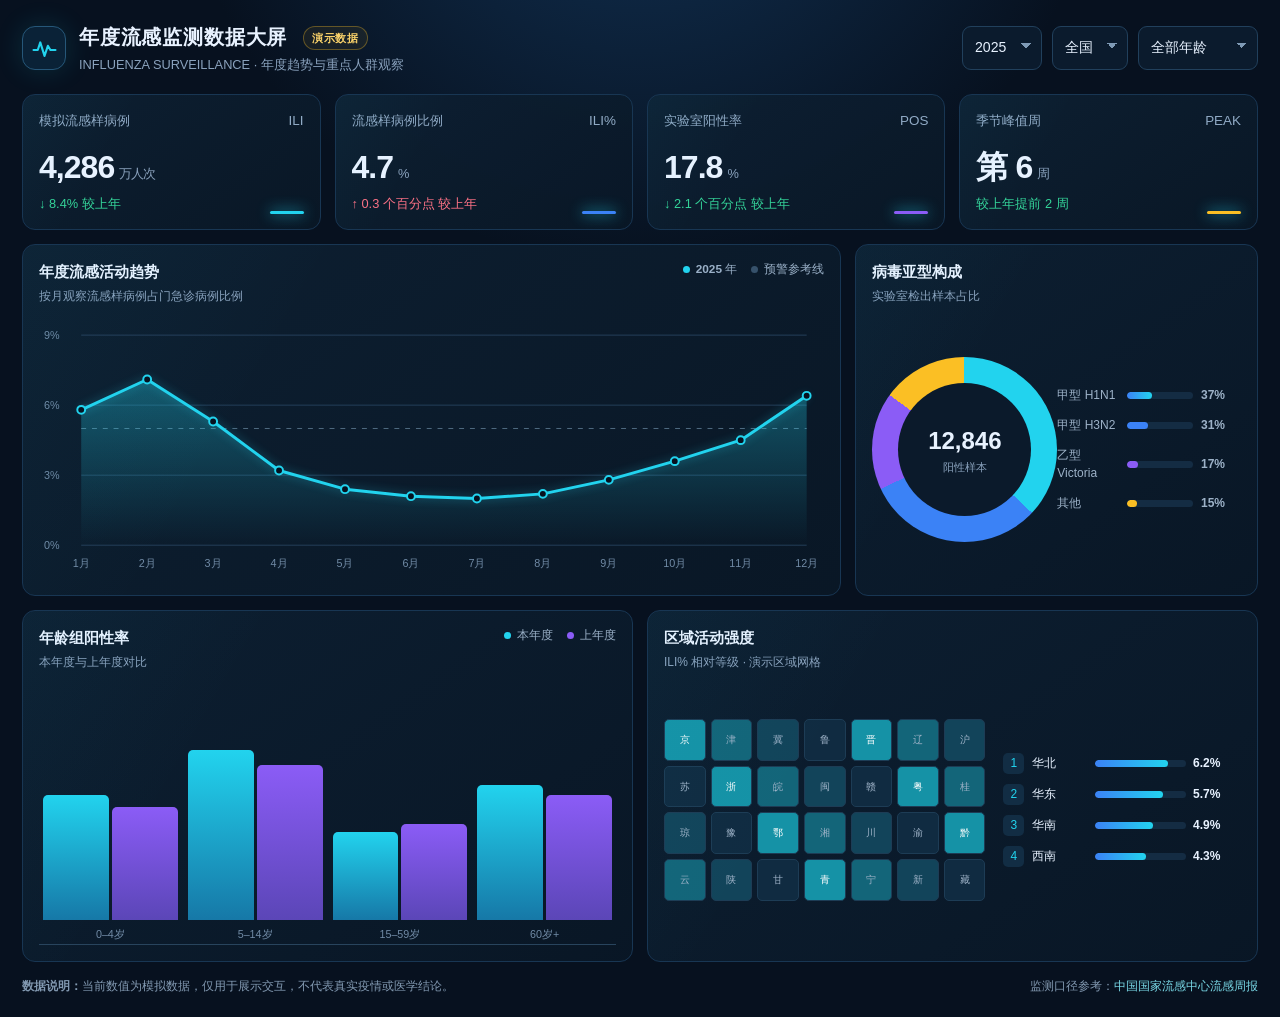
==== index.html @ 42f197d6 "Add annual influenza dashboard" ====
<!doctype html>
<html lang="zh-CN">
<head>
  <meta charset="utf-8">
  <meta name="viewport" content="width=device-width,initial-scale=1">
  <meta name="theme-color" content="#07111f">
  <title>年度流感监测数据大屏</title>
  <meta name="description" content="按年度、地区和人群查看流感趋势、季节峰值与年龄分布。">
  <link rel="icon" type="image/svg+xml" href="data:image/svg+xml,%3Csvg xmlns='http://www.w3.org/2000/svg' viewBox='0 0 64 64'%3E%3Crect width='64' height='64' rx='14' fill='%2307111f'/%3E%3Cpath d='M13 39h9l5-15 8 25 6-18 4 8h7' fill='none' stroke='%2322d3ee' stroke-width='5' stroke-linecap='round' stroke-linejoin='round'/%3E%3C/svg%3E">
  <style>
    :root{--bg:#07111f;--panel:#0b192b;--panel2:#0e2237;--line:#183653;--cyan:#22d3ee;--blue:#3b82f6;--violet:#8b5cf6;--amber:#fbbf24;--text:#e8f2ff;--muted:#8aa2bd;--good:#34d399;--danger:#fb7185}
    *{box-sizing:border-box}body{margin:0;background:radial-gradient(circle at 50% -20%,#123458 0,transparent 34%),var(--bg);color:var(--text);font:16px/1.5 Inter,"PingFang SC","Microsoft YaHei",sans-serif;min-height:100vh}.app{max-width:1600px;margin:auto;padding:22px}.top{display:flex;gap:20px;align-items:center;justify-content:space-between;margin-bottom:20px}.brand{display:flex;gap:13px;align-items:center}.logo{width:44px;height:44px;border:1px solid #265779;border-radius:13px;display:grid;place-items:center;background:#0a2237;box-shadow:0 0 28px #22d3ee24}.brand h1{font-size:1.28rem;margin:0;letter-spacing:.04em}.brand p,.source{margin:2px 0 0;color:var(--muted);font-size:.8rem}.live{display:flex;align-items:center;gap:8px;color:#b9cce1;font-size:.82rem}.pulse{width:8px;height:8px;border-radius:50%;background:var(--cyan);box-shadow:0 0 12px var(--cyan)}.filters{display:flex;gap:10px;flex-wrap:wrap}.select{appearance:none;background:#0b1b2d;color:var(--text);border:1px solid #21405c;border-radius:9px;padding:10px 34px 10px 12px;font:inherit;font-size:.88rem;background-image:linear-gradient(45deg,transparent 50%,#7f9ab5 50%),linear-gradient(135deg,#7f9ab5 50%,transparent 50%);background-position:calc(100% - 15px) 16px,calc(100% - 10px) 16px;background-size:5px 5px;background-repeat:no-repeat}.grid{display:grid;grid-template-columns:repeat(12,1fr);gap:14px}.card{background:linear-gradient(145deg,#0d2033e8,#091726e8);border:1px solid var(--line);border-radius:13px;padding:16px;min-width:0;position:relative;overflow:hidden}.card:before{content:"";position:absolute;inset:0;border-radius:inherit;pointer-events:none;background:linear-gradient(120deg,#22d3ee08,transparent 32%)}.metric{grid-column:span 3;min-height:124px}.metric .label{color:#91abc6;font-size:.84rem;display:flex;justify-content:space-between}.metric .num{font-size:2rem;font-weight:700;letter-spacing:-.03em;margin-top:12px}.unit{font-size:.8rem;color:var(--muted);font-weight:400;margin-left:5px}.change{font-size:.8rem;margin-top:3px;color:var(--good)}.change.up{color:var(--danger)}.accent{height:3px;width:34px;background:var(--cyan);position:absolute;right:16px;bottom:15px;border-radius:3px;box-shadow:0 0 14px var(--cyan)}.wide{grid-column:span 8}.side{grid-column:span 4}.half{grid-column:span 6}.title{font-size:.95rem;font-weight:650;margin:0}.sub{font-size:.75rem;color:var(--muted);margin-top:3px}.head{display:flex;justify-content:space-between;align-items:flex-start;margin-bottom:14px}.legend{display:flex;gap:14px;color:#9ab0c7;font-size:.74rem}.dot{display:inline-block;width:7px;height:7px;border-radius:50%;margin-right:6px}.chart{width:100%;height:260px;display:block}.axis{stroke:#24405a;stroke-width:1}.axistext{fill:#718ba6;font-size:11px}.area{fill:url(#area)}.line{fill:none;stroke:var(--cyan);stroke-width:3;stroke-linejoin:round;stroke-linecap:round;filter:drop-shadow(0 0 5px #22d3ee66)}.point{fill:#07111f;stroke:var(--cyan);stroke-width:2}.tooltip{position:absolute;background:#06101d;border:1px solid #2a5977;border-radius:8px;padding:7px 9px;font-size:.75rem;pointer-events:none;opacity:0;transform:translate(-50%,-110%);white-space:nowrap}.bars{height:260px;display:flex;align-items:flex-end;gap:10px;padding:12px 4px 24px;border-bottom:1px solid #28445d;position:relative}.barwrap{height:100%;flex:1;display:flex;align-items:flex-end;gap:3px;position:relative}.bar{width:50%;min-width:5px;border-radius:5px 5px 0 0;background:linear-gradient(#22d3ee,#1678a7);transition:.35s}.bar.b{background:linear-gradient(#8b5cf6,#5b46b7)}.barlabel{position:absolute;top:calc(100% + 6px);width:100%;text-align:center;color:#718ba6;font-size:.67rem}.donutWrap{height:260px;display:grid;grid-template-columns:1fr 1fr;align-items:center}.donut{width:185px;height:185px;border-radius:50%;margin:auto;position:relative;background:conic-gradient(var(--cyan) 0 37%,var(--blue) 37% 68%,var(--violet) 68% 85%,var(--amber) 85% 100%)}.donut:after{content:"";position:absolute;inset:26px;border-radius:50%;background:#0b1a2b}.donutCenter{position:absolute;inset:0;z-index:1;display:grid;place-content:center;text-align:center;font-size:1.5rem;font-weight:700}.donutCenter small{font-size:.7rem;color:var(--muted);font-weight:400}.list{display:grid;gap:12px}.row{display:grid;grid-template-columns:62px 1fr 40px;gap:8px;align-items:center;font-size:.75rem;color:#9db2c8}.track{height:7px;background:#142c43;border-radius:8px;overflow:hidden}.fill{height:100%;border-radius:8px;background:linear-gradient(90deg,var(--blue),var(--cyan))}.map{display:grid;grid-template-columns:1.15fr .85fr;gap:18px;min-height:250px}.heat{display:grid;grid-template-columns:repeat(7,1fr);gap:5px;align-content:center}.cell{aspect-ratio:1;border:1px solid #1d3c55;border-radius:5px;background:#102b41;display:grid;place-items:center;color:#9fb3c8;font-size:.65rem;transition:.2s}.cell:hover{transform:scale(1.08);border-color:var(--cyan)}.cell[data-v="2"]{background:#12445a}.cell[data-v="3"]{background:#136579}.cell[data-v="4"]{background:#1592a6;color:white}.rank{display:grid;gap:10px;align-content:center}.rankline{display:grid;grid-template-columns:22px 56px 1fr 48px;gap:7px;align-items:center;font-size:.75rem}.badge{height:21px;width:21px;border-radius:5px;display:grid;place-items:center;background:#122d44;color:var(--cyan)}.foot{display:flex;justify-content:space-between;gap:20px;margin-top:15px;color:#6f879f;font-size:.72rem}.empty{display:none;place-items:center;height:260px;color:var(--muted)}
    @media(max-width:1000px){.metric{grid-column:span 6}.wide,.side,.half{grid-column:span 12}.top{align-items:flex-start;flex-direction:column}.filters{width:100%}.select{flex:1}.donutWrap{grid-template-columns:1fr 1fr}}
    @media(max-width:600px){.app{padding:14px}.metric{grid-column:span 12}.brand h1{font-size:1.08rem}.live{display:none}.chart,.bars{height:225px}.map{grid-template-columns:1fr}.donutWrap{grid-template-columns:1fr}.donut{width:160px;height:160px}.foot{flex-direction:column}.source{max-width:280px}}
    .dataBadge{display:inline-flex;align-items:center;margin-left:9px;padding:3px 8px;border:1px solid #fbbf2455;border-radius:999px;color:#fbd36a;background:#fbbf2410;font-size:.68rem;vertical-align:2px}.foot{color:#8299b1;font-size:.75rem}.foot a{color:#79d8e6;text-decoration:none}.foot a:hover{text-decoration:underline}
  </style>
</head>
<body>
<main class="app">
  <header class="top">
    <div class="brand"><div class="logo" aria-hidden="true"><svg width="27" height="27" viewBox="0 0 32 32"><path d="M3 19h5l3-9 5 16 4-12 3 5h6" fill="none" stroke="#22d3ee" stroke-width="2.5" stroke-linecap="round" stroke-linejoin="round"/></svg></div><div><h1>年度流感监测数据大屏 <span class="dataBadge">演示数据</span></h1><p>INFLUENZA SURVEILLANCE · 年度趋势与重点人群观察</p></div></div>
    <div class="filters"><select class="select" id="year" aria-label="选择年度"><option>2025</option><option>2024</option><option>2023</option><option>2022</option><option>2021</option></select><select class="select" id="region" aria-label="选择地区"><option>全国</option><option>华东</option><option>华南</option><option>华北</option><option>西南</option></select><select class="select" id="group" aria-label="选择年龄组"><option>全部年龄</option><option>0–4岁</option><option>5–14岁</option><option>15–59岁</option><option>60岁及以上</option></select></div>
  </header>
  <section class="grid">
    <article class="card metric"><div class="label">模拟流感样病例 <span>ILI</span></div><div class="num" id="cases">4,286<span class="unit">万人次</span></div><div class="change" id="caseChange">↓ 8.4% 较上年</div><i class="accent"></i></article>
    <article class="card metric"><div class="label">流感样病例比例 <span>ILI%</span></div><div class="num" id="rate">4.7<span class="unit">%</span></div><div class="change up" id="rateChange">↑ 0.3 个百分点</div><i class="accent" style="background:var(--blue)"></i></article>
    <article class="card metric"><div class="label">实验室阳性率 <span>POS</span></div><div class="num" id="positive">17.8<span class="unit">%</span></div><div class="change" id="posChange">↓ 2.1 个百分点</div><i class="accent" style="background:var(--violet)"></i></article>
    <article class="card metric"><div class="label">季节峰值周 <span>PEAK</span></div><div class="num" id="peak">第 6<span class="unit">周</span></div><div class="change" id="peakChange">较上年提前 2 周</div><i class="accent" style="background:var(--amber)"></i></article>
    <article class="card wide"><div class="head"><div><h2 class="title">年度流感活动趋势</h2><div class="sub">按月观察流感样病例占门急诊病例比例</div></div><div class="legend"><span><i class="dot" style="background:var(--cyan)"></i><b id="legendYear">2025</b> 年</span><span><i class="dot" style="background:#36516b"></i>预警参考线</span></div></div><svg id="lineChart" class="chart" viewBox="0 0 800 260" role="img" aria-label="年度流感活动趋势折线图"></svg><div class="tooltip" id="tip"></div></article>
    <article class="card side"><div class="head"><div><h2 class="title">病毒亚型构成</h2><div class="sub">实验室检出样本占比</div></div></div><div class="donutWrap"><div class="donut"><div class="donutCenter"><span id="sample">12,846</span><small>阳性样本</small></div></div><div class="list"><div class="row"><span>甲型 H1N1</span><div class="track"><div class="fill" style="width:37%"></div></div><b>37%</b></div><div class="row"><span>甲型 H3N2</span><div class="track"><div class="fill" style="width:31%;background:var(--blue)"></div></div><b>31%</b></div><div class="row"><span>乙型 Victoria</span><div class="track"><div class="fill" style="width:17%;background:var(--violet)"></div></div><b>17%</b></div><div class="row"><span>其他</span><div class="track"><div class="fill" style="width:15%;background:var(--amber)"></div></div><b>15%</b></div></div></div></article>
    <article class="card half"><div class="head"><div><h2 class="title">年龄组阳性率</h2><div class="sub">本年度与上年度对比</div></div><div class="legend"><span><i class="dot" style="background:var(--cyan)"></i>本年度</span><span><i class="dot" style="background:var(--violet)"></i>上年度</span></div></div><div class="bars" id="bars"></div></article>
    <article class="card half"><div class="head"><div><h2 class="title">区域活动强度</h2><div class="sub">ILI% 相对等级 · 演示区域网格</div></div></div><div class="map"><div class="heat" id="heat"></div><div class="rank" id="rank"></div></div></article>
  </section>
  <footer class="foot"><span><strong>数据说明：</strong>当前数值为模拟数据，仅用于展示交互，不代表真实疫情或医学结论。</span><span>监测口径参考：<a href="https://ivdc.chinacdc.cn/cnic/zyzx/lgzb/" target="_blank" rel="noopener">中国国家流感中心流感周报</a></span></footer>
</main>
<script>
const yearly={2025:{cases:4286,rate:4.7,pos:17.8,peak:6,sample:12846,trend:[5.8,7.1,5.3,3.2,2.4,2.1,2,2.2,2.8,3.6,4.5,6.4]},2024:{cases:4678,rate:4.4,pos:19.9,peak:8,sample:14120,trend:[5.1,6.4,5.8,3.8,2.7,2.2,2.1,2.4,3.1,4.3,5.7,7.2]},2023:{cases:5130,rate:5.2,pos:22.6,peak:11,sample:15944,trend:[4.4,5.1,6.8,7.4,4.8,3.1,2.7,3.2,4.9,6.2,8.1,7]},2022:{cases:2814,rate:3.1,pos:10.8,peak:52,sample:7620,trend:[2.2,2.1,1.9,1.7,1.8,2.3,2.8,3,2.6,2.9,3.8,5.9]},2021:{cases:2430,rate:2.8,pos:8.9,peak:50,sample:6188,trend:[1.8,1.7,1.6,1.5,1.7,2,2.4,2.6,2.8,3.1,4.2,5.2]}};
const regions={全国:1,华东:1.08,华南:.9,华北:1.12,西南:.84};const groups={'全部年龄':1,'0–4岁':1.34,'5–14岁':1.48,'15–59岁':.82,'60岁及以上':1.13};
const el=id=>document.getElementById(id);const fmt=n=>Math.round(n).toLocaleString('zh-CN');
function drawLine(vals){const svg=el('lineChart'),w=800,h=260,p={l:43,r:18,t:14,b:32},max=9;let out='<defs><linearGradient id="area" x1="0" y1="0" x2="0" y2="1"><stop offset="0" stop-color="#22d3ee" stop-opacity=".34"/><stop offset="1" stop-color="#22d3ee" stop-opacity="0"/></linearGradient></defs>';for(let i=0;i<=3;i++){const y=p.t+i*(h-p.t-p.b)/3;out+=`<line class="axis" x1="${p.l}" y1="${y}" x2="${w-p.r}" y2="${y}"/><text class="axistext" x="5" y="${y+4}">${(max-i*max/3).toFixed(0)}%</text>`}const pts=vals.map((v,i)=>[p.l+i*(w-p.l-p.r)/11,p.t+(max-v)/max*(h-p.t-p.b)]);const d=pts.map((q,i)=>(i?'L':'M')+q.join(' ')).join(' ');out+=`<line x1="${p.l}" y1="${p.t+(max-5)/max*(h-p.t-p.b)}" x2="${w-p.r}" y2="${p.t+(max-5)/max*(h-p.t-p.b)}" stroke="#506c82" stroke-dasharray="5 6"/><path class="area" d="${d} L${pts[11][0]} ${h-p.b} L${pts[0][0]} ${h-p.b}Z"/><path class="line" d="${d}"/>`;pts.forEach((q,i)=>out+=`<circle class="point" data-i="${i}" cx="${q[0]}" cy="${q[1]}" r="4"/>`);['1月','2月','3月','4月','5月','6月','7月','8月','9月','10月','11月','12月'].forEach((m,i)=>out+=`<text class="axistext" text-anchor="middle" x="${pts[i][0]}" y="250">${m}</text>`);svg.innerHTML=out;svg.querySelectorAll('.point').forEach(c=>{c.onmouseenter=e=>{const i=+e.target.dataset.i,tip=el('tip');tip.textContent=`${i+1}月 · ${vals[i].toFixed(1)}%`;tip.style.left=(e.target.cx.baseVal.value/svg.viewBox.baseVal.width*svg.clientWidth)+'px';tip.style.top=(e.target.cy.baseVal.value/svg.viewBox.baseVal.height*svg.clientHeight+55)+'px';tip.style.opacity=1};c.onmouseleave=()=>el('tip').style.opacity=0})}
function drawBars(mult){const a=[18.6,25.4,13.2,20.1].map(v=>v*mult),b=[16.9,23.1,14.4,18.7],names=['0–4岁','5–14岁','15–59岁','60岁+'];el('bars').innerHTML=names.map((n,i)=>`<div class="barwrap"><div class="bar" title="${a[i].toFixed(1)}%" style="height:${a[i]*3}%"></div><div class="bar b" title="${b[i]}%" style="height:${b[i]*3}%"></div><span class="barlabel">${n}</span></div>`).join('')}
function drawRegions(mult){const names=['京','津','冀','鲁','晋','辽','沪','苏','浙','皖','闽','赣','粤','桂','琼','豫','鄂','湘','川','渝','黔','云','陕','甘','青','宁','新','藏'];el('heat').innerHTML=names.map((n,i)=>`<div class="cell" data-v="${1+(i*7+Math.round(mult*3))%4}" title="${n} · 活动等级 ${1+(i*7)%4}">${n}</div>`).join('');const rs=[['华北',6.2],['华东',5.7],['华南',4.9],['西南',4.3]];el('rank').innerHTML=rs.map((r,i)=>`<div class="rankline"><span class="badge">${i+1}</span><span>${r[0]}</span><div class="track"><div class="fill" style="width:${r[1]*13*mult}%"></div></div><b>${(r[1]*mult).toFixed(1)}%</b></div>`).join('')}
function setDelta(id,current,previous,unit='%'){const node=el(id);if(previous==null){node.textContent='无上年可比数据';node.className='change';return}const diff=current-previous,abs=Math.abs(diff),up=diff>0;node.textContent=`${up?'↑':'↓'} ${abs.toFixed(1)}${unit} 较上年`;node.className='change '+(up?'up':'')}
function update(){const y=+el('year').value,r=regions[el('region').value],g=groups[el('group').value],d=yearly[y],prev=yearly[y-1],m=r*g;el('cases').innerHTML=`${fmt(d.cases*m)}<span class="unit">万人次</span>`;el('rate').innerHTML=`${(d.rate*m).toFixed(1)}<span class="unit">%</span>`;el('positive').innerHTML=`${(d.pos*m).toFixed(1)}<span class="unit">%</span>`;el('peak').innerHTML=`第 ${d.peak}<span class="unit">周</span>`;if(prev){setDelta('caseChange',(d.cases-prev.cases)/prev.cases*100,0,'%');setDelta('rateChange',d.rate*m,prev.rate*m,' 个百分点');setDelta('posChange',d.pos*m,prev.pos*m,' 个百分点');const weeks=prev.peak-d.peak,pk=el('peakChange');pk.textContent=weeks===0?'与上年峰值周相同':`较上年${weeks>0?'提前':'推迟'} ${Math.abs(weeks)} 周`;pk.className='change '+(weeks<0?'up':'')}else{['caseChange','rateChange','posChange','peakChange'].forEach(id=>{el(id).textContent='无上年可比数据';el(id).className='change'})}el('sample').textContent=fmt(d.sample*m);el('legendYear').textContent=y;drawLine(d.trend.map(v=>v*m));drawBars(m);drawRegions(r)}
['year','region','group'].forEach(id=>el(id).addEventListener('change',update));update();
</script>
</body></html>
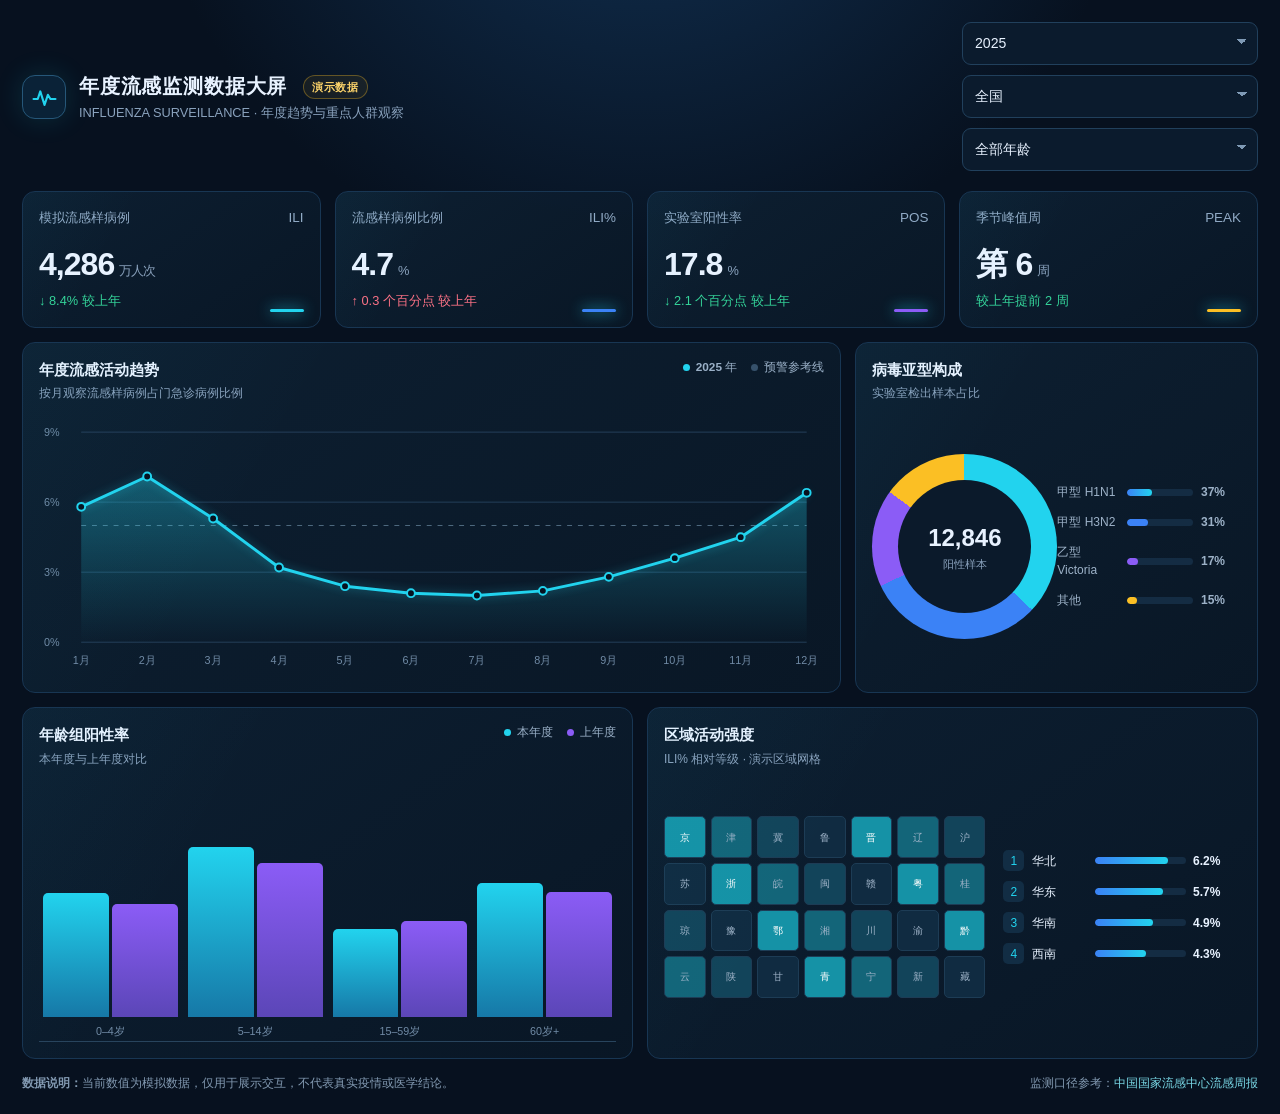
==== commit 2b04b47e: "Fix regional comparisons and responsive layout" ====
--- a/index.html
+++ b/index.html
@@ -12,7 +12,7 @@
     *{box-sizing:border-box}body{margin:0;background:radial-gradient(circle at 50% -20%,#123458 0,transparent 34%),var(--bg);color:var(--text);font:16px/1.5 Inter,"PingFang SC","Microsoft YaHei",sans-serif;min-height:100vh}.app{max-width:1600px;margin:auto;padding:22px}.top{display:flex;gap:20px;align-items:center;justify-content:space-between;margin-bottom:20px}.brand{display:flex;gap:13px;align-items:center}.logo{width:44px;height:44px;border:1px solid #265779;border-radius:13px;display:grid;place-items:center;background:#0a2237;box-shadow:0 0 28px #22d3ee24}.brand h1{font-size:1.28rem;margin:0;letter-spacing:.04em}.brand p,.source{margin:2px 0 0;color:var(--muted);font-size:.8rem}.live{display:flex;align-items:center;gap:8px;color:#b9cce1;font-size:.82rem}.pulse{width:8px;height:8px;border-radius:50%;background:var(--cyan);box-shadow:0 0 12px var(--cyan)}.filters{display:flex;gap:10px;flex-wrap:wrap}.select{appearance:none;background:#0b1b2d;color:var(--text);border:1px solid #21405c;border-radius:9px;padding:10px 34px 10px 12px;font:inherit;font-size:.88rem;background-image:linear-gradient(45deg,transparent 50%,#7f9ab5 50%),linear-gradient(135deg,#7f9ab5 50%,transparent 50%);background-position:calc(100% - 15px) 16px,calc(100% - 10px) 16px;background-size:5px 5px;background-repeat:no-repeat}.grid{display:grid;grid-template-columns:repeat(12,1fr);gap:14px}.card{background:linear-gradient(145deg,#0d2033e8,#091726e8);border:1px solid var(--line);border-radius:13px;padding:16px;min-width:0;position:relative;overflow:hidden}.card:before{content:"";position:absolute;inset:0;border-radius:inherit;pointer-events:none;background:linear-gradient(120deg,#22d3ee08,transparent 32%)}.metric{grid-column:span 3;min-height:124px}.metric .label{color:#91abc6;font-size:.84rem;display:flex;justify-content:space-between}.metric .num{font-size:2rem;font-weight:700;letter-spacing:-.03em;margin-top:12px}.unit{font-size:.8rem;color:var(--muted);font-weight:400;margin-left:5px}.change{font-size:.8rem;margin-top:3px;color:var(--good)}.change.up{color:var(--danger)}.accent{height:3px;width:34px;background:var(--cyan);position:absolute;right:16px;bottom:15px;border-radius:3px;box-shadow:0 0 14px var(--cyan)}.wide{grid-column:span 8}.side{grid-column:span 4}.half{grid-column:span 6}.title{font-size:.95rem;font-weight:650;margin:0}.sub{font-size:.75rem;color:var(--muted);margin-top:3px}.head{display:flex;justify-content:space-between;align-items:flex-start;margin-bottom:14px}.legend{display:flex;gap:14px;color:#9ab0c7;font-size:.74rem}.dot{display:inline-block;width:7px;height:7px;border-radius:50%;margin-right:6px}.chart{width:100%;height:260px;display:block}.axis{stroke:#24405a;stroke-width:1}.axistext{fill:#718ba6;font-size:11px}.area{fill:url(#area)}.line{fill:none;stroke:var(--cyan);stroke-width:3;stroke-linejoin:round;stroke-linecap:round;filter:drop-shadow(0 0 5px #22d3ee66)}.point{fill:#07111f;stroke:var(--cyan);stroke-width:2}.tooltip{position:absolute;background:#06101d;border:1px solid #2a5977;border-radius:8px;padding:7px 9px;font-size:.75rem;pointer-events:none;opacity:0;transform:translate(-50%,-110%);white-space:nowrap}.bars{height:260px;display:flex;align-items:flex-end;gap:10px;padding:12px 4px 24px;border-bottom:1px solid #28445d;position:relative}.barwrap{height:100%;flex:1;display:flex;align-items:flex-end;gap:3px;position:relative}.bar{width:50%;min-width:5px;border-radius:5px 5px 0 0;background:linear-gradient(#22d3ee,#1678a7);transition:.35s}.bar.b{background:linear-gradient(#8b5cf6,#5b46b7)}.barlabel{position:absolute;top:calc(100% + 6px);width:100%;text-align:center;color:#718ba6;font-size:.67rem}.donutWrap{height:260px;display:grid;grid-template-columns:1fr 1fr;align-items:center}.donut{width:185px;height:185px;border-radius:50%;margin:auto;position:relative;background:conic-gradient(var(--cyan) 0 37%,var(--blue) 37% 68%,var(--violet) 68% 85%,var(--amber) 85% 100%)}.donut:after{content:"";position:absolute;inset:26px;border-radius:50%;background:#0b1a2b}.donutCenter{position:absolute;inset:0;z-index:1;display:grid;place-content:center;text-align:center;font-size:1.5rem;font-weight:700}.donutCenter small{font-size:.7rem;color:var(--muted);font-weight:400}.list{display:grid;gap:12px}.row{display:grid;grid-template-columns:62px 1fr 40px;gap:8px;align-items:center;font-size:.75rem;color:#9db2c8}.track{height:7px;background:#142c43;border-radius:8px;overflow:hidden}.fill{height:100%;border-radius:8px;background:linear-gradient(90deg,var(--blue),var(--cyan))}.map{display:grid;grid-template-columns:1.15fr .85fr;gap:18px;min-height:250px}.heat{display:grid;grid-template-columns:repeat(7,1fr);gap:5px;align-content:center}.cell{aspect-ratio:1;border:1px solid #1d3c55;border-radius:5px;background:#102b41;display:grid;place-items:center;color:#9fb3c8;font-size:.65rem;transition:.2s}.cell:hover{transform:scale(1.08);border-color:var(--cyan)}.cell[data-v="2"]{background:#12445a}.cell[data-v="3"]{background:#136579}.cell[data-v="4"]{background:#1592a6;color:white}.rank{display:grid;gap:10px;align-content:center}.rankline{display:grid;grid-template-columns:22px 56px 1fr 48px;gap:7px;align-items:center;font-size:.75rem}.badge{height:21px;width:21px;border-radius:5px;display:grid;place-items:center;background:#122d44;color:var(--cyan)}.foot{display:flex;justify-content:space-between;gap:20px;margin-top:15px;color:#6f879f;font-size:.72rem}.empty{display:none;place-items:center;height:260px;color:var(--muted)}
     @media(max-width:1000px){.metric{grid-column:span 6}.wide,.side,.half{grid-column:span 12}.top{align-items:flex-start;flex-direction:column}.filters{width:100%}.select{flex:1}.donutWrap{grid-template-columns:1fr 1fr}}
     @media(max-width:600px){.app{padding:14px}.metric{grid-column:span 12}.brand h1{font-size:1.08rem}.live{display:none}.chart,.bars{height:225px}.map{grid-template-columns:1fr}.donutWrap{grid-template-columns:1fr}.donut{width:160px;height:160px}.foot{flex-direction:column}.source{max-width:280px}}
-    .dataBadge{display:inline-flex;align-items:center;margin-left:9px;padding:3px 8px;border:1px solid #fbbf2455;border-radius:999px;color:#fbd36a;background:#fbbf2410;font-size:.68rem;vertical-align:2px}.foot{color:#8299b1;font-size:.75rem}.foot a{color:#79d8e6;text-decoration:none}.foot a:hover{text-decoration:underline}
+    .dataBadge{display:inline-flex;align-items:center;margin-left:9px;padding:3px 8px;border:1px solid #fbbf2455;border-radius:999px;color:#fbd36a;background:#fbbf2410;font-size:.68rem;vertical-align:2px}.foot{color:#8299b1;font-size:.75rem}.foot a{color:#79d8e6;text-decoration:none}.foot a:hover{text-decoration:underline}.select{min-width:0;max-width:100%;flex:1 1 150px}.metric .label{gap:10px}.metric .label span{flex:none}html,body{max-width:100%;overflow-x:hidden}@media(max-width:600px){.filters{display:grid;grid-template-columns:1fr;width:100%}.select{width:100%}}
   </style>
 </head>
 <body>
@@ -35,13 +35,13 @@
 </main>
 <script>
 const yearly={2025:{cases:4286,rate:4.7,pos:17.8,peak:6,sample:12846,trend:[5.8,7.1,5.3,3.2,2.4,2.1,2,2.2,2.8,3.6,4.5,6.4]},2024:{cases:4678,rate:4.4,pos:19.9,peak:8,sample:14120,trend:[5.1,6.4,5.8,3.8,2.7,2.2,2.1,2.4,3.1,4.3,5.7,7.2]},2023:{cases:5130,rate:5.2,pos:22.6,peak:11,sample:15944,trend:[4.4,5.1,6.8,7.4,4.8,3.1,2.7,3.2,4.9,6.2,8.1,7]},2022:{cases:2814,rate:3.1,pos:10.8,peak:52,sample:7620,trend:[2.2,2.1,1.9,1.7,1.8,2.3,2.8,3,2.6,2.9,3.8,5.9]},2021:{cases:2430,rate:2.8,pos:8.9,peak:50,sample:6188,trend:[1.8,1.7,1.6,1.5,1.7,2,2.4,2.6,2.8,3.1,4.2,5.2]}};
-const regions={全国:1,华东:1.08,华南:.9,华北:1.12,西南:.84};const groups={'全部年龄':1,'0–4岁':1.34,'5–14岁':1.48,'15–59岁':.82,'60岁及以上':1.13};
+const regionByYear={2025:{全国:1,华东:1.08,华南:.9,华北:1.12,西南:.84},2024:{全国:1,华东:1.02,华南:.82,华北:1.18,西南:.89},2023:{全国:1,华东:1.11,华南:.94,华北:1.06,西南:.86},2022:{全国:1,华东:1.04,华南:1.12,华北:.93,西南:.88},2021:{全国:1,华东:.97,华南:1.08,华北:.91,西南:.86}};const groups={'全部年龄':1,'0–4岁':1.34,'5–14岁':1.48,'15–59岁':.82,'60岁及以上':1.13};
 const el=id=>document.getElementById(id);const fmt=n=>Math.round(n).toLocaleString('zh-CN');
 function drawLine(vals){const svg=el('lineChart'),w=800,h=260,p={l:43,r:18,t:14,b:32},max=9;let out='<defs><linearGradient id="area" x1="0" y1="0" x2="0" y2="1"><stop offset="0" stop-color="#22d3ee" stop-opacity=".34"/><stop offset="1" stop-color="#22d3ee" stop-opacity="0"/></linearGradient></defs>';for(let i=0;i<=3;i++){const y=p.t+i*(h-p.t-p.b)/3;out+=`<line class="axis" x1="${p.l}" y1="${y}" x2="${w-p.r}" y2="${y}"/><text class="axistext" x="5" y="${y+4}">${(max-i*max/3).toFixed(0)}%</text>`}const pts=vals.map((v,i)=>[p.l+i*(w-p.l-p.r)/11,p.t+(max-v)/max*(h-p.t-p.b)]);const d=pts.map((q,i)=>(i?'L':'M')+q.join(' ')).join(' ');out+=`<line x1="${p.l}" y1="${p.t+(max-5)/max*(h-p.t-p.b)}" x2="${w-p.r}" y2="${p.t+(max-5)/max*(h-p.t-p.b)}" stroke="#506c82" stroke-dasharray="5 6"/><path class="area" d="${d} L${pts[11][0]} ${h-p.b} L${pts[0][0]} ${h-p.b}Z"/><path class="line" d="${d}"/>`;pts.forEach((q,i)=>out+=`<circle class="point" data-i="${i}" cx="${q[0]}" cy="${q[1]}" r="4"/>`);['1月','2月','3月','4月','5月','6月','7月','8月','9月','10月','11月','12月'].forEach((m,i)=>out+=`<text class="axistext" text-anchor="middle" x="${pts[i][0]}" y="250">${m}</text>`);svg.innerHTML=out;svg.querySelectorAll('.point').forEach(c=>{c.onmouseenter=e=>{const i=+e.target.dataset.i,tip=el('tip');tip.textContent=`${i+1}月 · ${vals[i].toFixed(1)}%`;tip.style.left=(e.target.cx.baseVal.value/svg.viewBox.baseVal.width*svg.clientWidth)+'px';tip.style.top=(e.target.cy.baseVal.value/svg.viewBox.baseVal.height*svg.clientHeight+55)+'px';tip.style.opacity=1};c.onmouseleave=()=>el('tip').style.opacity=0})}
 function drawBars(mult){const a=[18.6,25.4,13.2,20.1].map(v=>v*mult),b=[16.9,23.1,14.4,18.7],names=['0–4岁','5–14岁','15–59岁','60岁+'];el('bars').innerHTML=names.map((n,i)=>`<div class="barwrap"><div class="bar" title="${a[i].toFixed(1)}%" style="height:${a[i]*3}%"></div><div class="bar b" title="${b[i]}%" style="height:${b[i]*3}%"></div><span class="barlabel">${n}</span></div>`).join('')}
 function drawRegions(mult){const names=['京','津','冀','鲁','晋','辽','沪','苏','浙','皖','闽','赣','粤','桂','琼','豫','鄂','湘','川','渝','黔','云','陕','甘','青','宁','新','藏'];el('heat').innerHTML=names.map((n,i)=>`<div class="cell" data-v="${1+(i*7+Math.round(mult*3))%4}" title="${n} · 活动等级 ${1+(i*7)%4}">${n}</div>`).join('');const rs=[['华北',6.2],['华东',5.7],['华南',4.9],['西南',4.3]];el('rank').innerHTML=rs.map((r,i)=>`<div class="rankline"><span class="badge">${i+1}</span><span>${r[0]}</span><div class="track"><div class="fill" style="width:${r[1]*13*mult}%"></div></div><b>${(r[1]*mult).toFixed(1)}%</b></div>`).join('')}
 function setDelta(id,current,previous,unit='%'){const node=el(id);if(previous==null){node.textContent='无上年可比数据';node.className='change';return}const diff=current-previous,abs=Math.abs(diff),up=diff>0;node.textContent=`${up?'↑':'↓'} ${abs.toFixed(1)}${unit} 较上年`;node.className='change '+(up?'up':'')}
-function update(){const y=+el('year').value,r=regions[el('region').value],g=groups[el('group').value],d=yearly[y],prev=yearly[y-1],m=r*g;el('cases').innerHTML=`${fmt(d.cases*m)}<span class="unit">万人次</span>`;el('rate').innerHTML=`${(d.rate*m).toFixed(1)}<span class="unit">%</span>`;el('positive').innerHTML=`${(d.pos*m).toFixed(1)}<span class="unit">%</span>`;el('peak').innerHTML=`第 ${d.peak}<span class="unit">周</span>`;if(prev){setDelta('caseChange',(d.cases-prev.cases)/prev.cases*100,0,'%');setDelta('rateChange',d.rate*m,prev.rate*m,' 个百分点');setDelta('posChange',d.pos*m,prev.pos*m,' 个百分点');const weeks=prev.peak-d.peak,pk=el('peakChange');pk.textContent=weeks===0?'与上年峰值周相同':`较上年${weeks>0?'提前':'推迟'} ${Math.abs(weeks)} 周`;pk.className='change '+(weeks<0?'up':'')}else{['caseChange','rateChange','posChange','peakChange'].forEach(id=>{el(id).textContent='无上年可比数据';el(id).className='change'})}el('sample').textContent=fmt(d.sample*m);el('legendYear').textContent=y;drawLine(d.trend.map(v=>v*m));drawBars(m);drawRegions(r)}
+function update(){const y=+el('year').value,region=el('region').value,r=regionByYear[y][region],g=groups[el('group').value],d=yearly[y],prev=yearly[y-1],m=r*g,prevM=prev?regionByYear[y-1][region]*g:null;el('cases').innerHTML=`${fmt(d.cases*m)}<span class="unit">万人次</span>`;el('rate').innerHTML=`${(d.rate*m).toFixed(1)}<span class="unit">%</span>`;el('positive').innerHTML=`${(d.pos*m).toFixed(1)}<span class="unit">%</span>`;el('peak').innerHTML=`第 ${d.peak}<span class="unit">周</span>`;if(prev){setDelta('caseChange',(d.cases*m-prev.cases*prevM)/(prev.cases*prevM)*100,0,'%');setDelta('rateChange',d.rate*m,prev.rate*prevM,' 个百分点');setDelta('posChange',d.pos*m,prev.pos*prevM,' 个百分点');const weeks=prev.peak-d.peak,pk=el('peakChange');pk.textContent=weeks===0?'与上年峰值周相同':`较上年${weeks>0?'提前':'推迟'} ${Math.abs(weeks)} 周`;pk.className='change '+(weeks<0?'up':'')}else{['caseChange','rateChange','posChange','peakChange'].forEach(id=>{el(id).textContent='无上年可比数据';el(id).className='change'})}el('sample').textContent=fmt(d.sample*m);el('legendYear').textContent=y;drawLine(d.trend.map(v=>v*m));drawBars(m);drawRegions(r)}
 ['year','region','group'].forEach(id=>el(id).addEventListener('change',update));update();
 </script>
 </body></html>
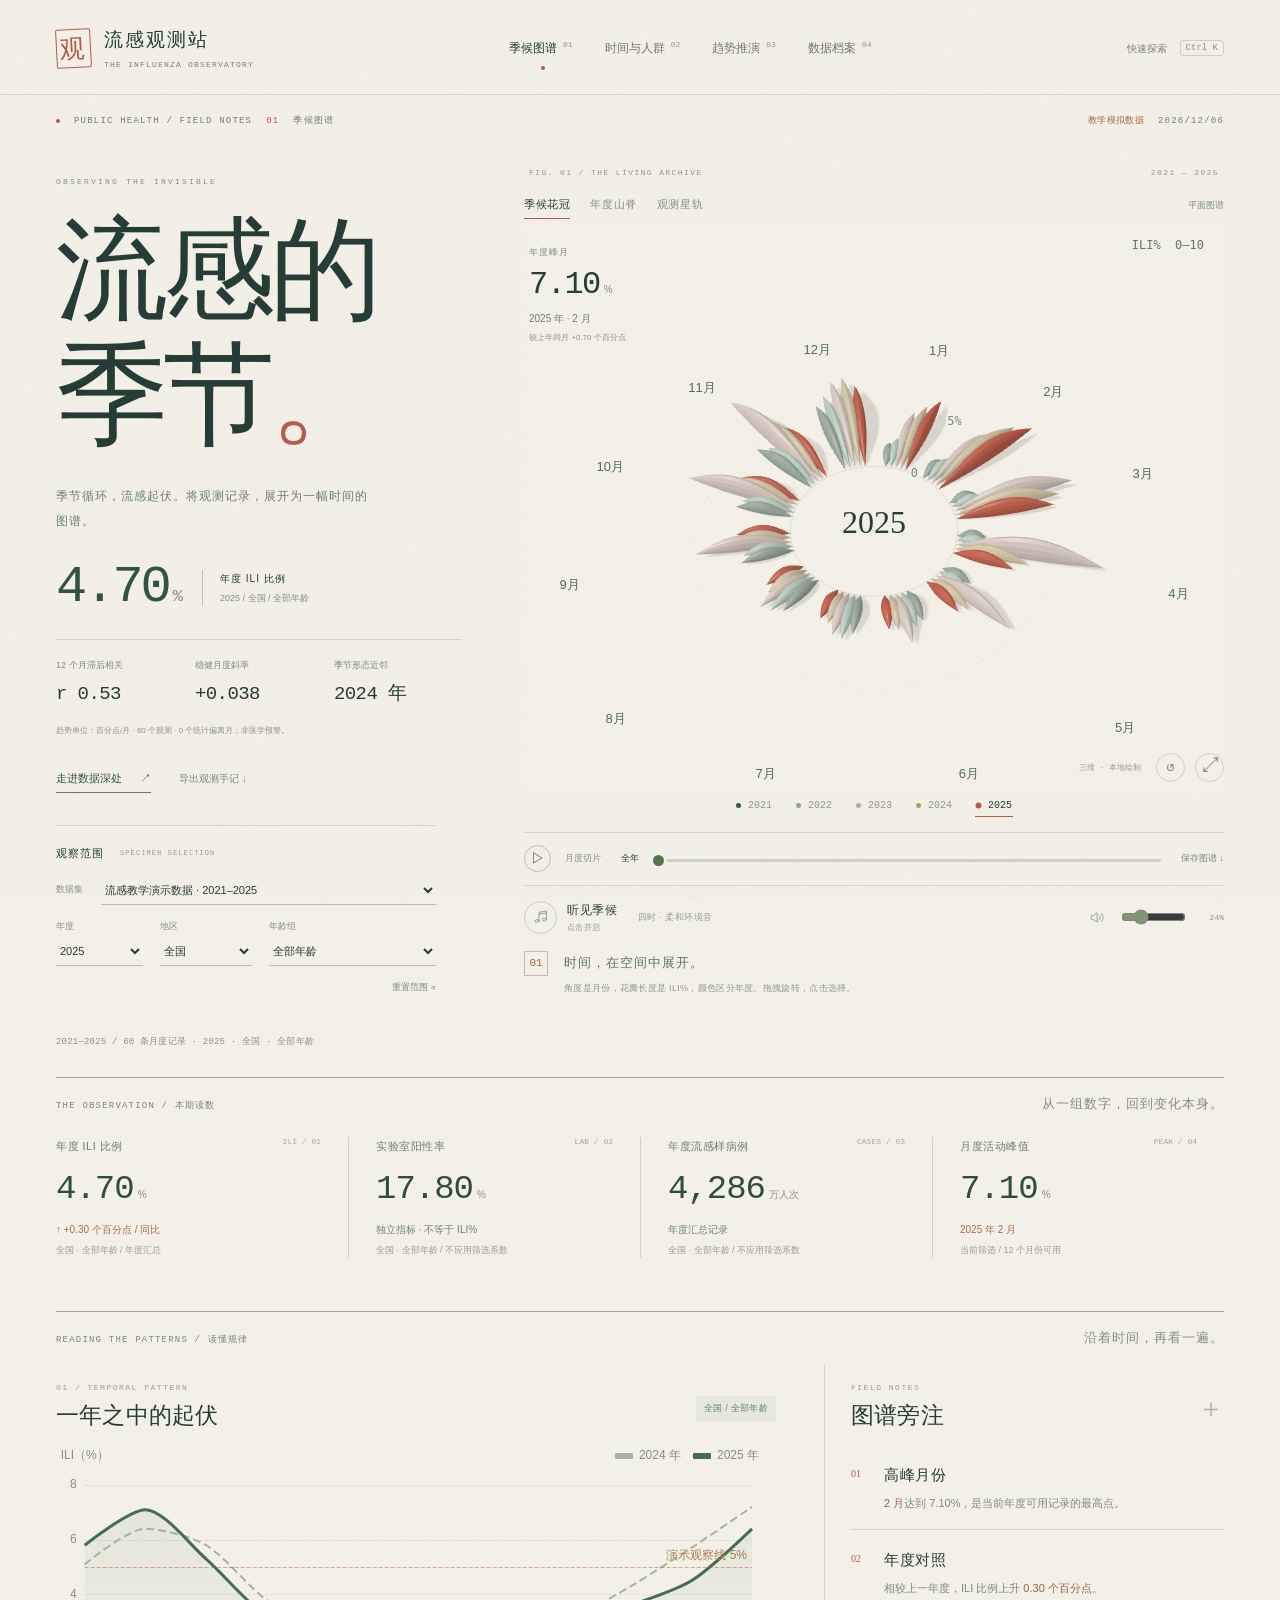
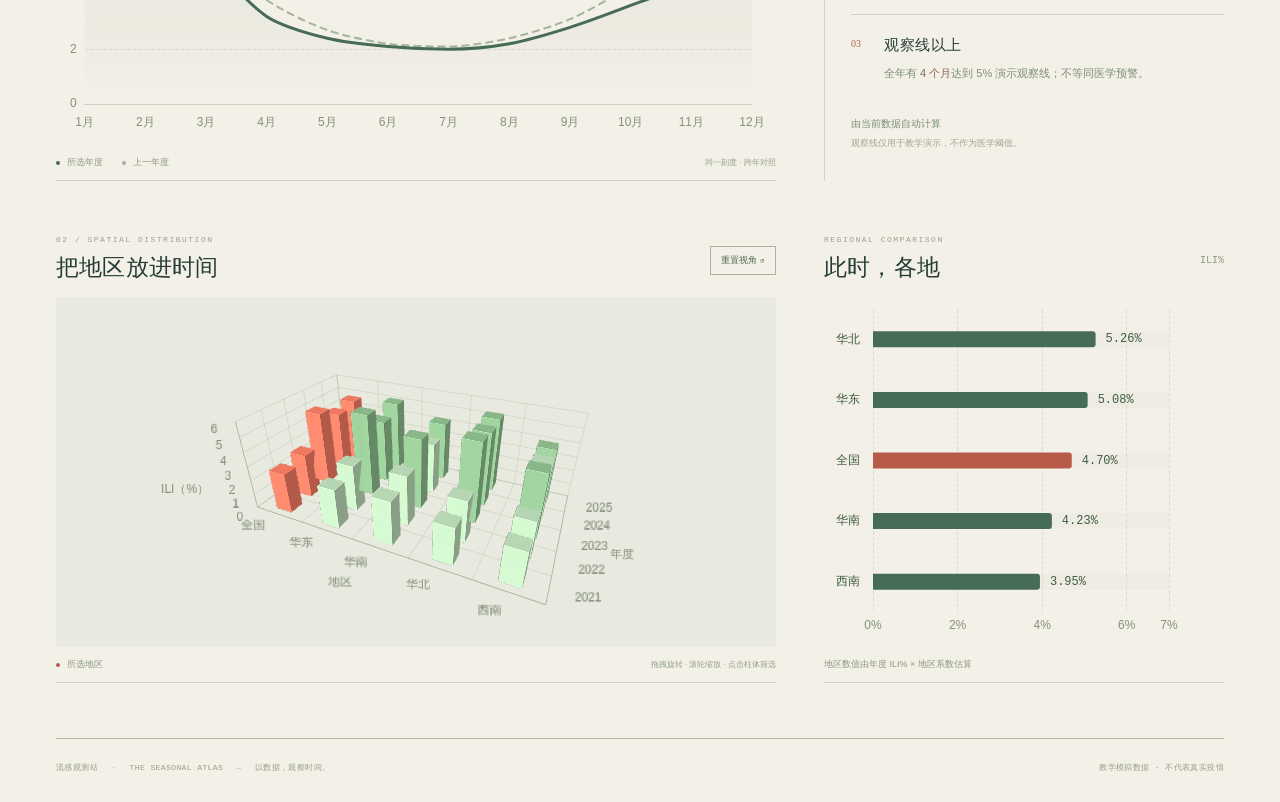
==== commit 7d5aa84a: "Publish mobile-friendly 3D seasonal observatory and Pages demo" ====
--- a/index.html
+++ b/index.html
@@ -1,48 +1,71 @@
-<!doctype html>
+<!DOCTYPE html>
 <html lang="zh-CN">
 <head>
-  <meta charset="utf-8">
-  <meta name="viewport" content="width=device-width,initial-scale=1">
-  <meta name="theme-color" content="#07111f">
-  <title>年度流感监测数据大屏</title>
-  <meta name="description" content="按年度、地区和人群查看流感趋势、季节峰值与年龄分布。">
-  <link rel="icon" type="image/svg+xml" href="data:image/svg+xml,%3Csvg xmlns='http://www.w3.org/2000/svg' viewBox='0 0 64 64'%3E%3Crect width='64' height='64' rx='14' fill='%2307111f'/%3E%3Cpath d='M13 39h9l5-15 8 25 6-18 4 8h7' fill='none' stroke='%2322d3ee' stroke-width='5' stroke-linecap='round' stroke-linejoin='round'/%3E%3C/svg%3E">
-  <style>
-    :root{--bg:#07111f;--panel:#0b192b;--panel2:#0e2237;--line:#183653;--cyan:#22d3ee;--blue:#3b82f6;--violet:#8b5cf6;--amber:#fbbf24;--text:#e8f2ff;--muted:#8aa2bd;--good:#34d399;--danger:#fb7185}
-    *{box-sizing:border-box}body{margin:0;background:radial-gradient(circle at 50% -20%,#123458 0,transparent 34%),var(--bg);color:var(--text);font:16px/1.5 Inter,"PingFang SC","Microsoft YaHei",sans-serif;min-height:100vh}.app{max-width:1600px;margin:auto;padding:22px}.top{display:flex;gap:20px;align-items:center;justify-content:space-between;margin-bottom:20px}.brand{display:flex;gap:13px;align-items:center}.logo{width:44px;height:44px;border:1px solid #265779;border-radius:13px;display:grid;place-items:center;background:#0a2237;box-shadow:0 0 28px #22d3ee24}.brand h1{font-size:1.28rem;margin:0;letter-spacing:.04em}.brand p,.source{margin:2px 0 0;color:var(--muted);font-size:.8rem}.live{display:flex;align-items:center;gap:8px;color:#b9cce1;font-size:.82rem}.pulse{width:8px;height:8px;border-radius:50%;background:var(--cyan);box-shadow:0 0 12px var(--cyan)}.filters{display:flex;gap:10px;flex-wrap:wrap}.select{appearance:none;background:#0b1b2d;color:var(--text);border:1px solid #21405c;border-radius:9px;padding:10px 34px 10px 12px;font:inherit;font-size:.88rem;background-image:linear-gradient(45deg,transparent 50%,#7f9ab5 50%),linear-gradient(135deg,#7f9ab5 50%,transparent 50%);background-position:calc(100% - 15px) 16px,calc(100% - 10px) 16px;background-size:5px 5px;background-repeat:no-repeat}.grid{display:grid;grid-template-columns:repeat(12,1fr);gap:14px}.card{background:linear-gradient(145deg,#0d2033e8,#091726e8);border:1px solid var(--line);border-radius:13px;padding:16px;min-width:0;position:relative;overflow:hidden}.card:before{content:"";position:absolute;inset:0;border-radius:inherit;pointer-events:none;background:linear-gradient(120deg,#22d3ee08,transparent 32%)}.metric{grid-column:span 3;min-height:124px}.metric .label{color:#91abc6;font-size:.84rem;display:flex;justify-content:space-between}.metric .num{font-size:2rem;font-weight:700;letter-spacing:-.03em;margin-top:12px}.unit{font-size:.8rem;color:var(--muted);font-weight:400;margin-left:5px}.change{font-size:.8rem;margin-top:3px;color:var(--good)}.change.up{color:var(--danger)}.accent{height:3px;width:34px;background:var(--cyan);position:absolute;right:16px;bottom:15px;border-radius:3px;box-shadow:0 0 14px var(--cyan)}.wide{grid-column:span 8}.side{grid-column:span 4}.half{grid-column:span 6}.title{font-size:.95rem;font-weight:650;margin:0}.sub{font-size:.75rem;color:var(--muted);margin-top:3px}.head{display:flex;justify-content:space-between;align-items:flex-start;margin-bottom:14px}.legend{display:flex;gap:14px;color:#9ab0c7;font-size:.74rem}.dot{display:inline-block;width:7px;height:7px;border-radius:50%;margin-right:6px}.chart{width:100%;height:260px;display:block}.axis{stroke:#24405a;stroke-width:1}.axistext{fill:#718ba6;font-size:11px}.area{fill:url(#area)}.line{fill:none;stroke:var(--cyan);stroke-width:3;stroke-linejoin:round;stroke-linecap:round;filter:drop-shadow(0 0 5px #22d3ee66)}.point{fill:#07111f;stroke:var(--cyan);stroke-width:2}.tooltip{position:absolute;background:#06101d;border:1px solid #2a5977;border-radius:8px;padding:7px 9px;font-size:.75rem;pointer-events:none;opacity:0;transform:translate(-50%,-110%);white-space:nowrap}.bars{height:260px;display:flex;align-items:flex-end;gap:10px;padding:12px 4px 24px;border-bottom:1px solid #28445d;position:relative}.barwrap{height:100%;flex:1;display:flex;align-items:flex-end;gap:3px;position:relative}.bar{width:50%;min-width:5px;border-radius:5px 5px 0 0;background:linear-gradient(#22d3ee,#1678a7);transition:.35s}.bar.b{background:linear-gradient(#8b5cf6,#5b46b7)}.barlabel{position:absolute;top:calc(100% + 6px);width:100%;text-align:center;color:#718ba6;font-size:.67rem}.donutWrap{height:260px;display:grid;grid-template-columns:1fr 1fr;align-items:center}.donut{width:185px;height:185px;border-radius:50%;margin:auto;position:relative;background:conic-gradient(var(--cyan) 0 37%,var(--blue) 37% 68%,var(--violet) 68% 85%,var(--amber) 85% 100%)}.donut:after{content:"";position:absolute;inset:26px;border-radius:50%;background:#0b1a2b}.donutCenter{position:absolute;inset:0;z-index:1;display:grid;place-content:center;text-align:center;font-size:1.5rem;font-weight:700}.donutCenter small{font-size:.7rem;color:var(--muted);font-weight:400}.list{display:grid;gap:12px}.row{display:grid;grid-template-columns:62px 1fr 40px;gap:8px;align-items:center;font-size:.75rem;color:#9db2c8}.track{height:7px;background:#142c43;border-radius:8px;overflow:hidden}.fill{height:100%;border-radius:8px;background:linear-gradient(90deg,var(--blue),var(--cyan))}.map{display:grid;grid-template-columns:1.15fr .85fr;gap:18px;min-height:250px}.heat{display:grid;grid-template-columns:repeat(7,1fr);gap:5px;align-content:center}.cell{aspect-ratio:1;border:1px solid #1d3c55;border-radius:5px;background:#102b41;display:grid;place-items:center;color:#9fb3c8;font-size:.65rem;transition:.2s}.cell:hover{transform:scale(1.08);border-color:var(--cyan)}.cell[data-v="2"]{background:#12445a}.cell[data-v="3"]{background:#136579}.cell[data-v="4"]{background:#1592a6;color:white}.rank{display:grid;gap:10px;align-content:center}.rankline{display:grid;grid-template-columns:22px 56px 1fr 48px;gap:7px;align-items:center;font-size:.75rem}.badge{height:21px;width:21px;border-radius:5px;display:grid;place-items:center;background:#122d44;color:var(--cyan)}.foot{display:flex;justify-content:space-between;gap:20px;margin-top:15px;color:#6f879f;font-size:.72rem}.empty{display:none;place-items:center;height:260px;color:var(--muted)}
-    @media(max-width:1000px){.metric{grid-column:span 6}.wide,.side,.half{grid-column:span 12}.top{align-items:flex-start;flex-direction:column}.filters{width:100%}.select{flex:1}.donutWrap{grid-template-columns:1fr 1fr}}
-    @media(max-width:600px){.app{padding:14px}.metric{grid-column:span 12}.brand h1{font-size:1.08rem}.live{display:none}.chart,.bars{height:225px}.map{grid-template-columns:1fr}.donutWrap{grid-template-columns:1fr}.donut{width:160px;height:160px}.foot{flex-direction:column}.source{max-width:280px}}
-    .dataBadge{display:inline-flex;align-items:center;margin-left:9px;padding:3px 8px;border:1px solid #fbbf2455;border-radius:999px;color:#fbd36a;background:#fbbf2410;font-size:.68rem;vertical-align:2px}.foot{color:#8299b1;font-size:.75rem}.foot a{color:#79d8e6;text-decoration:none}.foot a:hover{text-decoration:underline}.select{min-width:0;max-width:100%;flex:1 1 150px}.metric .label{gap:10px}.metric .label span{flex:none}html,body{max-width:100%;overflow-x:hidden}@media(max-width:600px){.filters{display:grid;grid-template-columns:1fr;width:100%}.select{width:100%}}
-  </style>
-</head>
-<body>
-<main class="app">
-  <header class="top">
-    <div class="brand"><div class="logo" aria-hidden="true"><svg width="27" height="27" viewBox="0 0 32 32"><path d="M3 19h5l3-9 5 16 4-12 3 5h6" fill="none" stroke="#22d3ee" stroke-width="2.5" stroke-linecap="round" stroke-linejoin="round"/></svg></div><div><h1>年度流感监测数据大屏 <span class="dataBadge">演示数据</span></h1><p>INFLUENZA SURVEILLANCE · 年度趋势与重点人群观察</p></div></div>
-    <div class="filters"><select class="select" id="year" aria-label="选择年度"><option>2025</option><option>2024</option><option>2023</option><option>2022</option><option>2021</option></select><select class="select" id="region" aria-label="选择地区"><option>全国</option><option>华东</option><option>华南</option><option>华北</option><option>西南</option></select><select class="select" id="group" aria-label="选择年龄组"><option>全部年龄</option><option>0–4岁</option><option>5–14岁</option><option>15–59岁</option><option>60岁及以上</option></select></div>
-  </header>
-  <section class="grid">
-    <article class="card metric"><div class="label">模拟流感样病例 <span>ILI</span></div><div class="num" id="cases">4,286<span class="unit">万人次</span></div><div class="change" id="caseChange">↓ 8.4% 较上年</div><i class="accent"></i></article>
-    <article class="card metric"><div class="label">流感样病例比例 <span>ILI%</span></div><div class="num" id="rate">4.7<span class="unit">%</span></div><div class="change up" id="rateChange">↑ 0.3 个百分点</div><i class="accent" style="background:var(--blue)"></i></article>
-    <article class="card metric"><div class="label">实验室阳性率 <span>POS</span></div><div class="num" id="positive">17.8<span class="unit">%</span></div><div class="change" id="posChange">↓ 2.1 个百分点</div><i class="accent" style="background:var(--violet)"></i></article>
-    <article class="card metric"><div class="label">季节峰值周 <span>PEAK</span></div><div class="num" id="peak">第 6<span class="unit">周</span></div><div class="change" id="peakChange">较上年提前 2 周</div><i class="accent" style="background:var(--amber)"></i></article>
-    <article class="card wide"><div class="head"><div><h2 class="title">年度流感活动趋势</h2><div class="sub">按月观察流感样病例占门急诊病例比例</div></div><div class="legend"><span><i class="dot" style="background:var(--cyan)"></i><b id="legendYear">2025</b> 年</span><span><i class="dot" style="background:#36516b"></i>预警参考线</span></div></div><svg id="lineChart" class="chart" viewBox="0 0 800 260" role="img" aria-label="年度流感活动趋势折线图"></svg><div class="tooltip" id="tip"></div></article>
-    <article class="card side"><div class="head"><div><h2 class="title">病毒亚型构成</h2><div class="sub">实验室检出样本占比</div></div></div><div class="donutWrap"><div class="donut"><div class="donutCenter"><span id="sample">12,846</span><small>阳性样本</small></div></div><div class="list"><div class="row"><span>甲型 H1N1</span><div class="track"><div class="fill" style="width:37%"></div></div><b>37%</b></div><div class="row"><span>甲型 H3N2</span><div class="track"><div class="fill" style="width:31%;background:var(--blue)"></div></div><b>31%</b></div><div class="row"><span>乙型 Victoria</span><div class="track"><div class="fill" style="width:17%;background:var(--violet)"></div></div><b>17%</b></div><div class="row"><span>其他</span><div class="track"><div class="fill" style="width:15%;background:var(--amber)"></div></div><b>15%</b></div></div></div></article>
-    <article class="card half"><div class="head"><div><h2 class="title">年龄组阳性率</h2><div class="sub">本年度与上年度对比</div></div><div class="legend"><span><i class="dot" style="background:var(--cyan)"></i>本年度</span><span><i class="dot" style="background:var(--violet)"></i>上年度</span></div></div><div class="bars" id="bars"></div></article>
-    <article class="card half"><div class="head"><div><h2 class="title">区域活动强度</h2><div class="sub">ILI% 相对等级 · 演示区域网格</div></div></div><div class="map"><div class="heat" id="heat"></div><div class="rank" id="rank"></div></div></article>
+<meta charset="UTF-8"><meta name="viewport" content="width=device-width, initial-scale=1.0, viewport-fit=cover"><meta name="theme-color" content="#f3f0e7">
+<title>流感的季节 · 流感观测站</title><link rel="icon" href="data:,"><link rel="stylesheet" href="static/css/style.css">
+</head><body data-page="overview">
+<svg class="icon-definitions" aria-hidden="true" xmlns="http://www.w3.org/2000/svg"><defs>
+<symbol id="i-grid" viewBox="0 0 24 24"><rect x="3" y="3" width="7" height="7" rx="1"/><rect x="14" y="3" width="7" height="7" rx="1"/><rect x="3" y="14" width="7" height="7" rx="1"/><rect x="14" y="14" width="7" height="7" rx="1"/></symbol>
+<symbol id="i-pulse" viewBox="0 0 24 24"><path d="M2 12h5l3-8 4 16 3-8h5"/></symbol>
+<symbol id="i-layers" viewBox="0 0 24 24"><path d="m12 3 10 5-10 5L2 8Zm-10 10 10 5 10-5M2 18l10 5 10-5"/></symbol>
+<symbol id="i-data" viewBox="0 0 24 24"><ellipse cx="12" cy="5" rx="9" ry="3"/><path d="M3 5v14c0 4 18 4 18 0V5M3 12c0 4 18 4 18 0"/></symbol>
+<symbol id="i-download" viewBox="0 0 24 24"><path d="M12 3v12m-5-5 5 5 5-5M4 16v5h16v-5"/></symbol>
+</defs></svg>
+<div class="workspace">
+<header class="site-header">
+  <a class="brand" href="#overview" aria-label="流感观测站首页"><span class="brand-mark">观</span><span>流感观测站<small>THE INFLUENZA OBSERVATORY</small></span></a>
+  <nav aria-label="主要功能"><a href="#overview" data-page="overview" class="active">季候图谱<sup>01</sup></a><a href="#analysis" data-page="analysis">时间与人群<sup>02</sup></a><a href="#forecast" data-page="forecast">趋势推演<sup>03</sup></a><a href="#data" data-page="data">数据档案<sup>04</sup></a></nav>
+  <button class="command-trigger" id="commandOpen" aria-haspopup="dialog">快速探索 <kbd>Ctrl K</kbd></button>
+</header>
+<main>
+<div class="issue-line"><span><i></i> PUBLIC HEALTH / FIELD NOTES <b id="pageNumber">01</b><span id="pageLabel">季候图谱</span></span><span><span class="dataset-badge" id="datasetKind">读取观测记录</span><span id="today" class="mono"></span></span></div>
+<div class="opening-spread">
+  <section class="page-intro"><div class="eyebrow">OBSERVING THE INVISIBLE</div><h1 id="pageTitle">流感的<br>季节<span>。</span></h1><p id="pageDescription">季节循环，流感起伏。<br>将五年的观测记录，展开为一幅时间的图谱。</p><div class="hero-readout"><span id="heroRate">—</span><span><b id="heroRateLabel">年度 ILI 比例</b><small id="heroScope">全国 · 全部年龄</small></span></div><div class="signal-summary" id="signalSummary" aria-label="统计探索结果"><div><span>12 个月滞后相关</span><strong id="signalCorrelation">—</strong></div><div><span>稳健月度斜率</span><strong id="signalTrend">—</strong></div><div><span>季节形态近邻</span><strong id="signalNeighbor">—</strong></div><p id="signalNote">以统计方法，辨认时间中的规律。</p></div><div class="intro-actions"><button class="mobile-explore" id="mobileExplore">进入三维观测 <span aria-hidden="true">↗</span></button><a href="#analysis" class="explore-link">走进数据深处 <span>↗</span></a><button class="text-button" id="exportReport">导出观测手记 ↓</button></div></section>
+  <section class="atlas-stage specimen-stage" id="atlasSection" aria-label="可交互流感数据雕塑">
+    <div class="atlas-overline"><span>FIG. 01 / THE LIVING ARCHIVE</span><span id="atlasPeriod">2021 — 2025</span></div>
+    <div class="scene-toolbar"><div class="scene-modes" role="group" aria-label="三维形态"><button data-scene="corolla" class="is-active" aria-pressed="true">季候花冠</button><button data-scene="strata" aria-pressed="false">年度山脊</button><button data-scene="orbit" aria-pressed="false">观测星轨</button></div><button class="text-button" id="scenePaper" aria-pressed="false">平面图谱</button></div>
+    <div class="scene-viewport" id="sceneViewport"><div id="specimenMount" aria-label="按住拖动旋转，滚轮缩放，点击选择年月的三维数据雕塑"></div><div id="atlasChart" class="atlas-canvas" hidden></div>
+      <div class="scene-inspector" id="sceneInspector" aria-live="off"><span id="pointContext">年度峰月</span><strong id="pointValue">—<small>%</small></strong><span id="pointDate">等待观测</span><small id="pointCompare">每一个形态，来自真实记录的位置</small></div>
+      <span class="mobile-scene-hint" aria-hidden="true">单指旋转 · 双指缩放</span><div class="scene-corner"><span id="sceneEngine" role="status">准备三维图谱…</span><button id="sceneReset" aria-label="重置三维视角" title="重置视角">↺</button><button id="sceneExpand" aria-label="放大图谱" title="沉浸查看">⤢</button></div>
+    </div>
+    <div class="scene-years" id="sceneYears" aria-label="选择观察年度"></div>
+    <div class="time-control" id="timeControl"><button id="scenePlay" aria-label="播放月份时间轴" aria-pressed="false"><span class="timeline-play" aria-hidden="true">▷</span><span class="timeline-pause" aria-hidden="true">Ⅱ</span></button><label for="sceneMonth">月度切片 <output id="sceneMonthLabel">全年</output></label><div class="timeline-scrubber is-direct" id="timelineScrubber"><div class="timeline-track" aria-hidden="true"><span class="timeline-fill" id="timelineFill"></span><span class="timeline-trail"></span><span class="timeline-thumb" id="timelineThumb"></span><span class="timeline-echo"></span></div><input id="sceneMonth" type="range" min="0" max="12" step="1" value="0" aria-label="月份切片，0为全年"></div><button class="text-button" id="sceneExport">保存图谱 ↓</button></div>
+    <div class="soundscape" id="soundscape" data-state="off" aria-label="季候环境音">
+      <button class="sound-toggle" id="soundToggle" aria-label="开启季候环境音" aria-pressed="false" aria-describedby="soundDescription"><span class="sound-disc" aria-hidden="true"><svg viewBox="0 0 24 24"><path d="M9 18V5l11-2v13M9 8l11-2"/><ellipse cx="6" cy="18" rx="3" ry="2"/><ellipse cx="17" cy="16" rx="3" ry="2"/></svg></span><span>听见季候<small id="soundStatus" role="status">点击开启</small></span></button>
+      <span class="sound-season" id="soundSeason">四时 · 柔和环境音</span>
+      <div class="sound-volume"><button id="soundMute" aria-label="静音环境音" aria-pressed="false" title="静音"><svg viewBox="0 0 24 24" aria-hidden="true"><path d="m11 5-6 4H2v6h3l6 4zM15 8c2 2 2 6 0 8m3-11c4 4 4 10 0 14"/><path class="mute-slash" d="m3 3 18 18"/></svg></button><label class="sound-volume-label" for="soundVolume">环境音音量</label><input id="soundVolume" type="range" min="0" max="100" step="1" value="24" aria-label="环境音音量"><output id="soundVolumeValue" for="soundVolume">24%</output></div>
+      <span class="sound-description" id="soundDescription">无歌词的轻柔氛围，随月份与形态变化。</span>
+    </div>
+    <div class="atlas-caption"><span class="figure-number">01</span><p id="sceneCaption">时间，在空间中展开。<br><span id="sceneSemantics">角度是月份，花瓣长度是 ILI%，颜色区分年度。拖拽旋转，点击选择。</span></p></div>
   </section>
-  <footer class="foot"><span><strong>数据说明：</strong>当前数值为模拟数据，仅用于展示交互，不代表真实疫情或医学结论。</span><span>监测口径参考：<a href="https://ivdc.chinacdc.cn/cnic/zyzx/lgzb/" target="_blank" rel="noopener">中国国家流感中心流感周报</a></span></footer>
-</main>
-<script>
-const yearly={2025:{cases:4286,rate:4.7,pos:17.8,peak:6,sample:12846,trend:[5.8,7.1,5.3,3.2,2.4,2.1,2,2.2,2.8,3.6,4.5,6.4]},2024:{cases:4678,rate:4.4,pos:19.9,peak:8,sample:14120,trend:[5.1,6.4,5.8,3.8,2.7,2.2,2.1,2.4,3.1,4.3,5.7,7.2]},2023:{cases:5130,rate:5.2,pos:22.6,peak:11,sample:15944,trend:[4.4,5.1,6.8,7.4,4.8,3.1,2.7,3.2,4.9,6.2,8.1,7]},2022:{cases:2814,rate:3.1,pos:10.8,peak:52,sample:7620,trend:[2.2,2.1,1.9,1.7,1.8,2.3,2.8,3,2.6,2.9,3.8,5.9]},2021:{cases:2430,rate:2.8,pos:8.9,peak:50,sample:6188,trend:[1.8,1.7,1.6,1.5,1.7,2,2.4,2.6,2.8,3.1,4.2,5.2]}};
-const regionByYear={2025:{全国:1,华东:1.08,华南:.9,华北:1.12,西南:.84},2024:{全国:1,华东:1.02,华南:.82,华北:1.18,西南:.89},2023:{全国:1,华东:1.11,华南:.94,华北:1.06,西南:.86},2022:{全国:1,华东:1.04,华南:1.12,华北:.93,西南:.88},2021:{全国:1,华东:.97,华南:1.08,华北:.91,西南:.86}};const groups={'全部年龄':1,'0–4岁':1.34,'5–14岁':1.48,'15–59岁':.82,'60岁及以上':1.13};
-const el=id=>document.getElementById(id);const fmt=n=>Math.round(n).toLocaleString('zh-CN');
-function drawLine(vals){const svg=el('lineChart'),w=800,h=260,p={l:43,r:18,t:14,b:32},max=9;let out='<defs><linearGradient id="area" x1="0" y1="0" x2="0" y2="1"><stop offset="0" stop-color="#22d3ee" stop-opacity=".34"/><stop offset="1" stop-color="#22d3ee" stop-opacity="0"/></linearGradient></defs>';for(let i=0;i<=3;i++){const y=p.t+i*(h-p.t-p.b)/3;out+=`<line class="axis" x1="${p.l}" y1="${y}" x2="${w-p.r}" y2="${y}"/><text class="axistext" x="5" y="${y+4}">${(max-i*max/3).toFixed(0)}%</text>`}const pts=vals.map((v,i)=>[p.l+i*(w-p.l-p.r)/11,p.t+(max-v)/max*(h-p.t-p.b)]);const d=pts.map((q,i)=>(i?'L':'M')+q.join(' ')).join(' ');out+=`<line x1="${p.l}" y1="${p.t+(max-5)/max*(h-p.t-p.b)}" x2="${w-p.r}" y2="${p.t+(max-5)/max*(h-p.t-p.b)}" stroke="#506c82" stroke-dasharray="5 6"/><path class="area" d="${d} L${pts[11][0]} ${h-p.b} L${pts[0][0]} ${h-p.b}Z"/><path class="line" d="${d}"/>`;pts.forEach((q,i)=>out+=`<circle class="point" data-i="${i}" cx="${q[0]}" cy="${q[1]}" r="4"/>`);['1月','2月','3月','4月','5月','6月','7月','8月','9月','10月','11月','12月'].forEach((m,i)=>out+=`<text class="axistext" text-anchor="middle" x="${pts[i][0]}" y="250">${m}</text>`);svg.innerHTML=out;svg.querySelectorAll('.point').forEach(c=>{c.onmouseenter=e=>{const i=+e.target.dataset.i,tip=el('tip');tip.textContent=`${i+1}月 · ${vals[i].toFixed(1)}%`;tip.style.left=(e.target.cx.baseVal.value/svg.viewBox.baseVal.width*svg.clientWidth)+'px';tip.style.top=(e.target.cy.baseVal.value/svg.viewBox.baseVal.height*svg.clientHeight+55)+'px';tip.style.opacity=1};c.onmouseleave=()=>el('tip').style.opacity=0})}
-function drawBars(mult){const a=[18.6,25.4,13.2,20.1].map(v=>v*mult),b=[16.9,23.1,14.4,18.7],names=['0–4岁','5–14岁','15–59岁','60岁+'];el('bars').innerHTML=names.map((n,i)=>`<div class="barwrap"><div class="bar" title="${a[i].toFixed(1)}%" style="height:${a[i]*3}%"></div><div class="bar b" title="${b[i]}%" style="height:${b[i]*3}%"></div><span class="barlabel">${n}</span></div>`).join('')}
-function drawRegions(mult){const names=['京','津','冀','鲁','晋','辽','沪','苏','浙','皖','闽','赣','粤','桂','琼','豫','鄂','湘','川','渝','黔','云','陕','甘','青','宁','新','藏'];el('heat').innerHTML=names.map((n,i)=>`<div class="cell" data-v="${1+(i*7+Math.round(mult*3))%4}" title="${n} · 活动等级 ${1+(i*7)%4}">${n}</div>`).join('');const rs=[['华北',6.2],['华东',5.7],['华南',4.9],['西南',4.3]];el('rank').innerHTML=rs.map((r,i)=>`<div class="rankline"><span class="badge">${i+1}</span><span>${r[0]}</span><div class="track"><div class="fill" style="width:${r[1]*13*mult}%"></div></div><b>${(r[1]*mult).toFixed(1)}%</b></div>`).join('')}
-function setDelta(id,current,previous,unit='%'){const node=el(id);if(previous==null){node.textContent='无上年可比数据';node.className='change';return}const diff=current-previous,abs=Math.abs(diff),up=diff>0;node.textContent=`${up?'↑':'↓'} ${abs.toFixed(1)}${unit} 较上年`;node.className='change '+(up?'up':'')}
-function update(){const y=+el('year').value,region=el('region').value,r=regionByYear[y][region],g=groups[el('group').value],d=yearly[y],prev=yearly[y-1],m=r*g,prevM=prev?regionByYear[y-1][region]*g:null;el('cases').innerHTML=`${fmt(d.cases*m)}<span class="unit">万人次</span>`;el('rate').innerHTML=`${(d.rate*m).toFixed(1)}<span class="unit">%</span>`;el('positive').innerHTML=`${(d.pos*m).toFixed(1)}<span class="unit">%</span>`;el('peak').innerHTML=`第 ${d.peak}<span class="unit">周</span>`;if(prev){setDelta('caseChange',(d.cases*m-prev.cases*prevM)/(prev.cases*prevM)*100,0,'%');setDelta('rateChange',d.rate*m,prev.rate*prevM,' 个百分点');setDelta('posChange',d.pos*m,prev.pos*prevM,' 个百分点');const weeks=prev.peak-d.peak,pk=el('peakChange');pk.textContent=weeks===0?'与上年峰值周相同':`较上年${weeks>0?'提前':'推迟'} ${Math.abs(weeks)} 周`;pk.className='change '+(weeks<0?'up':'')}else{['caseChange','rateChange','posChange','peakChange'].forEach(id=>{el(id).textContent='无上年可比数据';el(id).className='change'})}el('sample').textContent=fmt(d.sample*m);el('legendYear').textContent=y;drawLine(d.trend.map(v=>v*m));drawBars(m);drawRegions(r)}
-['year','region','group'].forEach(id=>el(id).addEventListener('change',update));update();
-</script>
-</body></html>
-
+  <section class="filterbar" aria-label="数据筛选"><div class="filter-title">观察范围 <span>SPECIMEN SELECTION</span></div><label class="dataset-select">数据集<select id="dataset" aria-label="观测数据集"><option value="database">流感教学演示数据</option></select></label><div class="filter-fields"><label>年度<select id="year" aria-label="年度"><option value="2025">2025</option></select></label><label>地区<select id="region" aria-label="地区"><option>全国</option></select></label><label>年龄组<select id="group" aria-label="年龄组"><option>全部年龄</option></select></label></div><button class="text-button" id="resetFilters">重置范围 ↺</button></section>
+</div>
+<div id="status" role="status" class="status-line">正在连接本地数据源…</div><div class="error-banner" id="error" role="alert" hidden><span></span><button class="text-button" id="retryLoad">重新加载</button></div>
+<section id="page-overview" class="page-view">
+<div class="chapter-heading"><span>THE OBSERVATION / 本期读数</span><p>从一组数字，回到变化本身。</p></div><div class="kpi-grid" id="kpis" aria-label="核心监测指标"></div>
+<div class="chapter-heading chart-chapter"><span>READING THE PATTERNS / 读懂规律</span><p>沿着时间，再看一遍。</p></div><div class="overview-grid">
+<article class="panel trend-panel"><header class="panel-heading"><div><span class="tiny-label">01 / TEMPORAL PATTERN</span><h2>一年之中的起伏</h2></div><span class="pill" id="trendScope">ILI%</span></header><div class="chart large-chart" id="trendChart" aria-label="月度流感样病例比例趋势"></div><div class="panel-foot"><span class="legend-dot mint"></span>所选年度<span class="legend-dot muted"></span>上一年度<span class="foot-right">同一刻度 · 跨年对照</span></div></article>
+<article class="panel observation-panel"><header class="panel-heading"><div><span class="tiny-label">FIELD NOTES</span><h2>图谱旁注</h2></div><span class="crosshair">＋</span></header><div id="insights" class="insights"></div><div class="note-bottom">由当前数据自动计算<br><span>观察线仅用于教学演示，不作为医学阈值。</span></div></article>
+<article class="panel matrix-panel"><header class="panel-heading"><div><span class="tiny-label">02 / SPATIAL DISTRIBUTION</span><h2>把地区放进时间</h2></div><button class="button small" id="resetView">重置视角 ↺</button></header><div class="chart matrix-chart" id="matrixChart" aria-label="地区年度三维活性矩阵"></div><div class="panel-foot"><span class="legend-dot amber"></span>所选地区<span class="foot-right" id="matrixHelp">拖拽旋转 · 滚轮缩放 · 点击柱体筛选</span></div></article>
+<article class="panel rank-panel"><header class="panel-heading"><div><span class="tiny-label">REGIONAL COMPARISON</span><h2>此时，各地</h2></div><span class="unit">ILI%</span></header><div class="chart rank-chart" id="rankChart" aria-label="此时，各地"></div><div class="panel-foot">地区数值由年度 ILI% × 地区系数估算</div></article>
+</div></section>
+<section id="page-analysis" class="page-view" hidden>
+<div class="section-heading"><div><h2>在季节中发现规律</h2><p>完整展开每一年的月度记录，定位活动高峰与低谷。</p></div><span class="pill">可点击格子联动年度</span></div>
+<article class="panel heatmap-panel"><header class="panel-heading"><div><span class="tiny-label">SEASONAL FINGERPRINT</span><h2>跨年度季节热力谱</h2></div><span class="unit">月度 ILI%</span></header><div class="chart heatmap-chart" id="seasonChart" aria-label="各年度各月流感活动热力图"></div><div class="panel-foot" id="heatmapNote">空白格表示缺测，不以零填充。</div></article>
+<div class="two-column analysis-bottom"><article class="panel"><header class="panel-heading"><div><span class="tiny-label">AGE GROUP PROFILE</span><h2>年龄组活动对比</h2></div><span class="pill">系数估算</span></header><div class="chart age-chart" id="ageChart" aria-label="不同年龄组活动对比"></div><div class="panel-foot">基于固定年龄系数推算，非分年龄实际观测</div></article><article class="panel"><header class="panel-heading"><div><span class="tiny-label">ANNUAL RECAP</span><h2>年度对照检验单</h2></div></header><div class="table-wrap"><table><thead><tr><th>年度</th><th>月均 ILI%</th><th>最高月</th><th>完整度</th></tr></thead><tbody id="annualTable"></tbody></table></div><div class="panel-foot">月均值为可用月记录的算术平均，不等同年度加权比例</div></article></div>
+</section>
+<section id="page-forecast" class="page-view" hidden>
+<div class="section-heading"><div><h2>先回望，再推演</h2><p>最后 12 个月独立留出验证，比较季节基线与趋势修正的误差。</p></div><span class="pill amber-pill">教学预测 · 不作医学判断</span></div>
+<div id="forecastUnavailable" class="empty-state" hidden></div><div id="forecastContent"><div class="forecast-kpis" id="forecastMetrics"></div><article class="panel"><header class="panel-heading"><div><span class="tiny-label">HOLDOUT VALIDATION / 6-MONTH OUTLOOK</span><h2>历史回测与未来六个月</h2></div><span class="pill" id="forecastMethod">正在计算</span></header><div class="chart forecast-chart" id="forecastChart" aria-label="历史观测、回测预测及未来六个月外推"></div></article><div class="method-grid"><article class="method-card"><span>01</span><h3>季节朴素基线</h3><p>使用去年同月作为预测，检验季节规律本身能解释多少变化。</p></article><article class="method-card"><span>02</span><h3>趋势修正对照</h3><p>利用训练期年度变化修正季节基线。按留出集误差选用方法。</p></article><article class="method-card"><span>03</span><h3>诚实呈现不确定性</h3><p id="forecastNote">外推不代表真实监测结果；演示数据上的误差不能证明真实预测能力。</p></article></div></div>
+</section>
+<section id="page-data" class="page-view" hidden>
+<div class="section-heading"><div><h2>每一条记录，都有来处</h2><p>导入你自己的月度数据，先检查质量，再进入分析。</p></div><button class="button" id="downloadTemplate">下载 CSV 模板 ↗</button></div>
+<div class="two-column data-top"><article class="panel"><header class="panel-heading"><div><span class="tiny-label">DATA PROVENANCE</span><h2>当前数据档案</h2></div><span class="pill" id="sourceType">教学演示</span></header><dl id="sourceDetails" class="source-details"></dl><div class="quality-grid" id="qualitySummary"></div><ul class="quality-issues" id="qualityIssues"></ul></article><article class="panel import-panel"><header class="panel-heading"><div><span class="tiny-label">IMPORT & VALIDATE</span><h2>添加观测数据</h2></div><span class="unit">CSV · ≤ 2 MB</span></header><form id="importForm"><label class="file-zone" for="importFile"><svg class="icon"><use href="#i-data"/></svg><strong id="fileName">点击选择 CSV 数据文件</strong><span>字段：year, month, rate · rate 单位为 %</span><input type="file" id="importFile" name="file" accept=".csv,text/csv" required></label><div class="import-fields"><label>数据集名称<input id="importName" name="name" placeholder="例如：全国月度流感监测" maxlength="80" required></label><label>来源说明<input id="importSource" name="source" placeholder="填写发布机构、链接或采集说明" maxlength="300" required></label></div><button class="button primary" id="previewImport" type="submit">检查并预览数据 →</button><span class="import-help">仅新增独立数据集，不覆盖原数据库</span></form><div id="importStatus" class="import-status" role="status"></div></article></div>
+<article class="panel preview-panel" id="importPreview" hidden><header class="panel-heading"><div><span class="tiny-label">REVIEW BEFORE IMPORT</span><h2>导入预览</h2></div><button class="button primary" id="commitImport">确认保存数据集</button></header><p id="previewSummary" class="preview-summary"></p><div class="table-wrap"><table><thead><tr><th>年度</th><th>月份</th><th>ILI%</th></tr></thead><tbody id="previewTable"></tbody></table></div></article>
+<article class="panel data-table-panel"><header class="panel-heading"><div><span class="tiny-label">OBSERVATION RECORDS</span><h2>月度原始记录</h2></div><div class="table-actions"><label class="search-label">搜索<input id="recordSearch" type="search" placeholder="年份 / 月份" aria-label="搜索月度记录"></label><button class="button small" id="exportCsv">导出 CSV ↓</button></div></header><div class="table-wrap"><table><thead><tr><th>记录编号</th><th>年度</th><th>月份</th><th>ILI%</th><th>记录状态</th></tr></thead><tbody id="recordsTable"></tbody></table></div><div class="pagination"><span id="recordCount"></span><div><button class="button small" id="prevPage" aria-label="上一页">←</button><span id="pageCount" class="mono"></span><button class="button small" id="nextPage" aria-label="下一页">→</button></div></div></article>
+</section>
+<footer class="workspace-footer"><span>流感观测站 <b>·</b> THE SEASONAL ATLAS <b>—</b> 以数据，观察时间。</span><span id="dataDisclaimer">教学模拟数据 · 不代表真实疫情</span></footer>
+</main></div><div id="printReport"></div><div id="experienceToast" role="status" hidden></div>
+<dialog id="commandDialog" aria-labelledby="commandTitle"><div class="command-head"><h2 id="commandTitle">你想探索什么？</h2><button id="commandClose" aria-label="关闭快速导航">Esc</button></div><input id="commandSearch" type="search" placeholder="输入年份、花冠、山脊、预测…" autocomplete="off" aria-label="搜索功能与年份"><div id="commandResults" role="group" aria-label="快捷操作"></div><p class="command-tip">↑ ↓ 选择 · Enter 打开 · Esc 关闭</p></dialog>
+<script src="static/js/jquery.min.js"></script><script src="static/js/echarts.min.js"></script><script src="static/js/echarts-gl.min.js"></script><script src="static/js/visuals.js"></script><script src="static/js/atlas.js"></script><script src="static/js/specimen-gl.js"></script><script src="static/js/soundscape.js"></script><script src="static/js/sound-controls.js"></script><script src="static/js/experience.js"></script><script src="static/js/demo-api.js"></script><script src="static/js/charts.js"></script>
+</body></html>
--- a/static/css/style.css
+++ b/static/css/style.css
@@ -0,0 +1,79 @@
+@charset "UTF-8";
+:root{color-scheme:light;--paper:#f3f0e7;--ink:#253d36;--muted:#76867c;--line:#d0d4c8;--sage:#92aa98;--accent:#b35d49;--serif:"Noto Serif SC","Songti SC","STSong","SimSun",serif;--sans:"Microsoft YaHei","PingFang SC",sans-serif;--mono:Consolas,"JetBrains Mono",monospace}
+*{box-sizing:border-box}body{margin:0;background:var(--paper);color:var(--ink);font:13px/1.7 var(--sans);-webkit-font-smoothing:antialiased}body:before{content:"";position:fixed;inset:0;pointer-events:none;z-index:-1;opacity:.22;background-image:url("data:image/svg+xml,%3Csvg viewBox='0 0 180 180' xmlns='http://www.w3.org/2000/svg'%3E%3Cfilter id='n'%3E%3CfeTurbulence type='fractalNoise' baseFrequency='.76' numOctaves='3' stitchTiles='stitch'/%3E%3C/filter%3E%3Crect width='100%25' height='100%25' opacity='.16' filter='url(%23n)'/%3E%3C/svg%3E")}button,input,select{font:inherit}a{color:inherit;text-decoration:none}button{cursor:pointer}button:disabled{cursor:not-allowed;opacity:.4}button:focus-visible,a:focus-visible,input:focus-visible,select:focus-visible{outline:2px solid var(--accent);outline-offset:4px}button{color:var(--ink)}button,input,select{border:1px solid var(--line);border-radius:0}select,input{color:var(--ink);background:transparent;min-width:0}select{padding:7px 23px 7px 0;border:0;border-bottom:1px solid #b5beb0;cursor:pointer;width:100%}input{padding:9px 10px}h1,h2,h3,p{margin:0}h2{font:400 23px/1.5 var(--serif);letter-spacing:.2px}h3{font-weight:400}small{font-size:11px}[hidden]{display:none!important}.icon-definitions{position:absolute;width:0;height:0;overflow:hidden}.icon{width:18px;height:18px;fill:none;stroke:currentColor;stroke-width:1.3;stroke-linecap:round;stroke-linejoin:round;flex-shrink:0}.mono{font-family:var(--mono)}
+.workspace{max-width:1680px;margin:0 auto}.site-header{display:flex;align-items:center;justify-content:space-between;gap:32px;padding:27px 56px 25px;border-bottom:1px solid var(--line)}.brand{display:flex;align-items:center;gap:13px;font:400 19px var(--serif);white-space:nowrap;letter-spacing:2px}.brand-mark{display:grid;place-items:center;border:1px solid var(--accent);color:var(--accent);width:35px;height:39px;font:25px var(--serif);border-radius:2px;transform:rotate(-3deg)}.brand small{display:block;font:8px var(--mono);letter-spacing:1.2px;margin-top:7px;color:#718477}.site-header nav{display:flex;gap:32px}.site-header nav a{font-size:12px;color:#6b7a70;white-space:nowrap;position:relative}.site-header nav a.active{color:var(--ink)}.site-header nav a.active:after{content:"";height:4px;width:4px;border-radius:50%;background:var(--accent);position:absolute;left:50%;bottom:-12px}.site-header nav sup{font:8px var(--mono);color:#8d978c;margin-left:6px;vertical-align:super}.header-edition{text-align:right;font:11px/1.9 var(--serif);color:#748478}.header-edition .mono{font-size:7px;letter-spacing:.8px}
+main{padding:0 56px}.issue-line{padding:19px 0 13px;display:flex;justify-content:space-between;align-items:center;gap:16px;font:9px var(--mono);letter-spacing:1.2px;color:#6f8072}.issue-line>span{display:flex;align-items:center;gap:14px}.issue-line i{display:block;width:4px;height:4px;background:var(--accent);border-radius:50%}.issue-line b{font-weight:400;color:var(--accent)}.dataset-badge{font:9px var(--sans);color:#9f6c43;border:0;letter-spacing:.3px}.dataset-badge.imported{color:#4c745a}.opening-spread{display:grid;grid-template-columns:minmax(300px,.75fr) minmax(0,1.25fr);grid-template-rows:auto auto;column-gap:48px;padding:14px 0 26px;position:relative}.page-intro{grid-column:1;grid-row:1;padding-top:23px}.eyebrow{font:8px var(--mono);color:#809183;letter-spacing:2.2px;margin-bottom:22px}.page-intro h1{font:400 112px/1.12 var(--serif);letter-spacing:-5px}.page-intro h1 span{color:var(--accent)}.page-intro p{max-width:320px;font:12px/2.1 var(--sans);color:#6c8072;letter-spacing:1px;margin-top:25px}.hero-readout{display:flex;align-items:center;gap:19px;margin-top:28px}.hero-readout>#heroRate{font:300 52px/1 var(--mono);letter-spacing:-3px;color:#315343}.hero-readout>#heroRate small{font-size:17px;letter-spacing:0;margin-left:4px}.hero-readout>span:last-child{border-left:1px solid #b9c5b6;padding-left:17px;font-size:10px}.hero-readout b{font-weight:400;display:block;letter-spacing:1px}.hero-readout small{display:block;margin-top:4px;color:#809080;font-size:9px}.intro-actions{display:flex;align-items:center;gap:28px;margin-top:27px}.explore-link{font-size:11px;border-bottom:1px solid #667d6a;padding:4px 0;color:#345743}.explore-link span{padding-left:15px}.text-button{border:0;background:transparent;padding:5px 0;color:#7a8b7c;font-size:10px;white-space:nowrap}.text-button:hover{color:var(--accent)}
+.atlas-stage{grid-column:2;grid-row:1 / span 2;min-width:0;display:flex;flex-direction:column;padding-top:6px;align-self:stretch}.atlas-overline{display:flex;justify-content:space-between;gap:10px;font:8px var(--mono);color:#8c998a;letter-spacing:1.4px;padding:8px 5px 0}.atlas-canvas{position:relative;flex:1;min-height:530px;width:100%}.atlas-caption{display:flex;gap:16px;padding:7px 25px 0;align-items:flex-start}.figure-number{font:11px var(--mono);color:var(--accent);border:1px solid #c7b9a8;width:24px;height:25px;display:grid;place-items:center;flex-shrink:0}.atlas-caption p{font:12px/1.9 var(--serif);color:#5e7564;letter-spacing:1px}.atlas-caption p>span{font:9px/1.9 var(--sans);color:#8b9686;letter-spacing:.3px}.filterbar{grid-column:1;grid-row:2;margin-top:32px;max-width:380px;border-top:1px solid var(--line);padding-top:18px;align-self:end}.filter-title{font-size:11px;display:flex;gap:16px;align-items:center;letter-spacing:1px;margin-bottom:13px}.filter-title span{font:7px var(--mono);color:#94a08e;letter-spacing:1.1px}.filterbar label{display:grid;gap:3px;font-size:9px;color:#869381}.filterbar .dataset-select{grid-template-columns:42px minmax(0,1fr);align-items:center}.filterbar .dataset-select select{font-size:11px}.filter-fields{display:grid;grid-template-columns:.75fr .8fr 1.45fr;gap:17px;margin-top:14px}.filter-fields select{font-size:11px}.filterbar>#resetFilters{display:block;margin:9px 0 0 auto;font-size:9px}.status-line{font:9px/1.8 var(--mono);color:#87957f;padding:8px 0 14px;letter-spacing:.2px}.error-banner{display:flex;justify-content:space-between;gap:20px;border:1px solid #c4a88b;background:#e6dccb;color:#885b3a;padding:14px;margin-bottom:24px}
+.chapter-heading{display:flex;justify-content:space-between;align-items:baseline;gap:20px;border-top:1px solid #9caa98;padding-top:17px;margin-top:13px}.chapter-heading>span{font:9px var(--mono);letter-spacing:1.2px;color:#778a75}.chapter-heading p{font:13px var(--serif);color:#82917d;letter-spacing:1px}.chart-chapter{margin-top:47px;margin-bottom:18px}.kpi-grid{display:grid;grid-template-columns:repeat(4,1fr);padding:24px 0 6px;gap:0}.kpi-card{min-width:0;position:relative;border:0;border-left:1px solid var(--line);padding:0 27px;background:transparent;overflow:hidden}.kpi-card:first-child{border-left:0;padding-left:0}.kpi-top{display:flex;justify-content:space-between;font-size:11px;letter-spacing:.5px;color:#6d806e}.kpi-code{font:8px var(--mono);color:#a1ab98;letter-spacing:0}.kpi-value{font:300 34px/1.2 var(--mono);letter-spacing:-1px;margin:13px 0 11px;color:#304d3b}.kpi-unit{font:10px var(--sans);margin-left:4px;letter-spacing:0;color:#89937f}.kpi-change{font-size:10px;color:#6e846d}.kpi-change.amber{color:#a76d4d}.kpi-detail{font-size:9px;color:#97a08b;margin-top:5px}.sparkline{display:none}
+.overview-grid{display:grid;grid-template-columns:minmax(0,1.8fr) minmax(260px,1fr);gap:36px 48px}.panel{min-width:0;border:0;border-radius:0;background:transparent;overflow:hidden}.panel-heading{display:flex;justify-content:space-between;align-items:center;gap:16px;min-height:80px;padding:17px 0 10px}.tiny-label{font:8px var(--mono);letter-spacing:1.5px;color:#98a28f;display:block}.panel-heading h2{margin-top:7px}.pill{font-size:9px;color:#6c806c;background:#e4e9dc;padding:5px 8px;letter-spacing:.3px;white-space:nowrap;border:0}.amber-pill{background:#e9dfd0;color:#986444}.unit{font:10px var(--mono);color:#8f9b87}.chart{width:100%;min-width:0}.large-chart{height:300px}.matrix-chart{height:350px;touch-action:none;background:#e9eadf}.rank-chart{height:350px}.panel-foot{display:flex;align-items:center;flex-wrap:wrap;gap:7px;color:#8b9982;font-size:9px;min-height:36px;padding:9px 0;border-bottom:1px solid var(--line)}.legend-dot{height:4px;width:4px;border-radius:50%;display:inline-block;flex-shrink:0}.legend-dot.mint{background:#466955}.legend-dot.muted{background:#a1b39c;margin-left:12px}.legend-dot.amber{background:var(--accent)}.foot-right{margin-left:auto;font-size:8px;color:#91a087}.crosshair{font:300 26px var(--mono);color:#b9b5a1}.observation-panel{padding-left:26px;border-left:1px solid var(--line)}.insight{display:flex;gap:14px;margin:6px 0 0;padding:15px 0;border-bottom:1px solid var(--line)}.insight:last-child{border:0}.insight-number{font:10px var(--serif);color:var(--accent);flex-shrink:0;width:19px;padding-top:2px}.insight h3{font:15px var(--serif);letter-spacing:.6px;margin-bottom:8px}.insight p{font-size:11px;line-height:1.9;color:#7e8d77}.insight strong{color:#8e684e;font-weight:400}.note-bottom{font:10px/1.9 var(--serif);color:#788e74;margin-top:15px}.note-bottom>span{font:9px/1.9 var(--sans);color:#a0a68f}
+.section-heading{display:flex;justify-content:space-between;gap:20px;align-items:center;margin:20px 0 15px;padding-top:25px;border-top:1px solid #a7b39f}.section-heading h2{font-size:26px}.section-heading p{font-size:11px;color:#8b9881;margin-top:6px}.two-column{display:grid;grid-template-columns:1fr 1fr;gap:42px}.heatmap-chart{height:335px}.analysis-bottom{margin-top:24px}.age-chart{height:300px}.table-wrap{overflow-x:auto}table{border-collapse:collapse;width:100%;text-align:left;white-space:nowrap}th{font-weight:400;color:#89967c;font-size:10px;background:transparent}td,th{padding:13px 15px;border-bottom:1px solid var(--line)}td{font:12px var(--mono);color:#667d63}tbody tr:hover{background:#e7eadd}tr.current-row td{color:var(--accent)}.table-tag{font:9px var(--sans);color:#668267;background:#e3e8d9;padding:3px 7px}.table-tag.warning{background:#e9dfcd;color:#9c7755}
+.button{display:inline-flex;align-items:center;justify-content:center;gap:8px;line-height:1.4;border:1px solid #a8b59e;padding:10px 16px;color:#556e52;background:transparent;font-size:11px;white-space:nowrap}.button:hover{background:#e3e7d8;border-color:#788d6d}.button.primary{background:#375643;border-color:#375643;color:#eff0df}.button.primary:hover{background:#264632}.button.small{padding:7px 10px;font-size:9px}.forecast-kpis{display:grid;grid-template-columns:repeat(3,1fr);gap:24px;margin:25px 0 15px}.forecast-metric{border-bottom:1px solid var(--line);padding:12px 0 21px}.forecast-metric>span{font-size:10px;color:#8a977e}.forecast-metric strong{display:block;font:300 34px var(--mono);margin:12px 0;color:#4b6a4e}.forecast-metric small{font-size:9px;color:#8f9e7f}.forecast-chart{height:385px}.method-grid{display:grid;grid-template-columns:repeat(3,1fr);gap:32px;margin-top:25px}.method-card{border-left:1px solid var(--line);padding:4px 0 4px 17px}.method-card>span{font:10px var(--mono);color:var(--accent)}.method-card h3{font:17px var(--serif);margin:10px 0}.method-card p{color:#839377;font-size:11px;line-height:1.9}.empty-state{padding:40px 25px;border:1px dashed #afbaa2;color:#7c8b70;margin:25px 0;background:#e9ebdf}
+.data-top{margin:16px 0 20px}.source-details{display:grid;grid-template-columns:65px 1fr;gap:12px;font-size:11px;margin:18px 0}.source-details dt{color:#97a088}.source-details dd{margin:0;overflow-wrap:anywhere;color:#728368}.quality-grid{display:grid;grid-template-columns:repeat(3,1fr);border-top:1px solid var(--line);padding:18px 0;gap:10px}.quality-grid strong{display:block;font:300 28px var(--mono);color:#658064}.quality-grid span{font-size:9px;color:#94a184}.quality-issues{padding-left:16px;font-size:10px;color:#8b987e;line-height:2}.import-panel{padding-left:28px;border-left:1px solid var(--line)}#importForm{padding:12px 0}.file-zone{display:flex;justify-content:center;align-items:center;flex-direction:column;position:relative;border:1px dashed #b4bda6;background:#e8ecdf;padding:21px 15px;cursor:pointer;min-height:112px}.file-zone:hover{border-color:#7b906b}.file-zone .icon{width:24px;height:24px;color:#8e9f7c;margin-bottom:10px}.file-zone strong{font-size:11px;font-weight:400;max-width:100%;word-break:break-all;color:#758969}.file-zone span{font-size:9px;color:#9aa58b;margin-top:5px}.file-zone input{position:absolute;inset:0;opacity:0;cursor:pointer;width:100%;height:100%}.file-zone:focus-within{outline:2px solid var(--accent);outline-offset:3px}.import-fields{display:grid;grid-template-columns:1fr 1fr;gap:12px;margin:16px 0}.import-fields label{display:grid;gap:6px;font-size:10px;color:#859878}.import-fields input{font-size:11px;width:100%;border-color:#bdc7af}.import-help{display:block;font-size:9px;margin-top:10px;color:#9aa58c}.import-status{font-size:11px;color:#9e7c57;padding:10px 0;overflow-wrap:anywhere}.import-status:empty{display:none}.preview-panel{margin:20px 0}.preview-summary{font-size:10px;color:#8a9c78;margin:10px 0 15px}.data-table-panel{border-top:1px solid var(--line);margin-top:22px}.table-actions{display:flex;gap:14px;align-items:center}.search-label{display:flex;align-items:center;gap:7px;font-size:10px;color:#92a082}.search-label input{max-width:150px;font-size:11px;padding:7px 8px;border:0;border-bottom:1px solid #b5bea7}.pagination{display:flex;justify-content:space-between;gap:15px;padding:16px 0;align-items:center;color:#8b9c7b;font-size:10px}.pagination>div{display:flex;align-items:center;gap:14px}
+.workspace-footer{display:flex;justify-content:space-between;gap:20px;border-top:1px solid #b1bba3;margin-top:55px;padding:23px 0 29px;color:#94a084;font:8px var(--mono);letter-spacing:.4px}.workspace-footer b{font-weight:400;padding:0 8px;color:#b2b99f}#printReport{display:none}
+body:not([data-page="overview"]) .opening-spread{grid-template-columns:minmax(0,1.1fr) minmax(300px,.9fr);padding:26px 0 30px;gap:70px;align-items:center}body:not([data-page="overview"]) .page-intro{padding-top:0}body:not([data-page="overview"]) .page-intro h1{font-size:56px;letter-spacing:-2px;line-height:1.25}body:not([data-page="overview"]) .page-intro p{max-width:440px;font-size:12px;margin-top:17px}body:not([data-page="overview"]) .hero-readout,body:not([data-page="overview"]) .explore-link{display:none}body:not([data-page="overview"]) .intro-actions{margin-top:18px}body:not([data-page="overview"]) .filterbar{grid-column:2;grid-row:1;margin:0;max-width:none;align-self:center}body:not([data-page="overview"]) .eyebrow{margin-bottom:18px}body:not([data-page="overview"]) .status-line{border-top:1px solid var(--line);padding-top:10px}
+@media(min-width:1550px){.opening-spread{column-gap:75px}.page-intro h1{font-size:128px}.atlas-canvas{min-height:620px}.filterbar{margin-top:40px}.site-header{padding-left:76px;padding-right:76px}main{padding:0 76px}}
+@media(max-width:1150px){.site-header{padding:24px 32px;gap:18px}.site-header nav{gap:22px}.header-edition{display:none}main{padding:0 32px}.opening-spread{column-gap:26px;grid-template-columns:minmax(260px,.8fr) minmax(0,1.2fr)}.page-intro h1{font-size:96px}.page-intro p{font-size:11px}.hero-readout>#heroRate{font-size:44px}.atlas-canvas{min-height:490px}.atlas-caption{padding-left:10px;padding-right:0}.atlas-caption p{font-size:11px}.filterbar{margin-top:27px}.kpi-card{padding:0 17px}.kpi-value{font-size:29px}.kpi-code{display:none}.overview-grid{gap:30px}.two-column{gap:30px}.import-fields{grid-template-columns:1fr}.panel-heading h2{font-size:21px}.foot-right{font-size:7px}body:not([data-page="overview"]) .opening-spread{gap:35px}body:not([data-page="overview"]) .page-intro h1{font-size:46px}}
+@media(max-width:800px){.site-header{flex-wrap:wrap;padding:21px 23px 20px;gap:21px}.brand{font-size:18px}.brand small{font-size:7px}.site-header nav{gap:24px;margin-left:auto}.site-header nav a{font-size:11px}.site-header nav sup{display:none}main{padding:0 24px}.issue-line{font-size:8px}.issue-line #today{display:none}.issue-line #pageLabel{display:none}.opening-spread{grid-template-columns:minmax(210px,.8fr) minmax(0,1.2fr);column-gap:15px}.page-intro h1{font-size:78px}.eyebrow{font-size:7px;letter-spacing:1.2px}.page-intro p{font-size:10px;letter-spacing:.5px;margin-top:20px}.hero-readout{gap:10px;margin-top:22px}.hero-readout>#heroRate{font-size:37px}.hero-readout>span:last-child{font-size:9px;padding-left:10px}.hero-readout small{font-size:8px}.intro-actions{gap:17px}.explore-link{font-size:10px}.intro-actions .text-button{font-size:9px}.atlas-canvas{min-height:400px}.atlas-overline{font-size:6px;letter-spacing:.6px}.atlas-caption{gap:8px;padding-left:0}.atlas-caption p{font-size:10px}.atlas-caption p>span{font-size:8px}.filterbar{margin-top:25px}.filter-title{font-size:10px}.filter-title span{font-size:6px}.filter-fields{gap:9px}.filter-fields select{font-size:10px}.filterbar .dataset-select select{font-size:10px}.kpi-grid{grid-template-columns:repeat(2,1fr);gap:25px 0;padding-bottom:0}.kpi-card:nth-child(3){padding-left:0;border-left:0}.kpi-value{font-size:31px}.overview-grid{grid-template-columns:1fr;gap:25px}.observation-panel{border-left:0;padding-left:0;display:grid;grid-template-columns:140px 1fr;column-gap:25px}.observation-panel .panel-heading{align-items:flex-start}.observation-panel .crosshair{display:none}.note-bottom{grid-column:2}.matrix-chart{height:340px}.rank-chart{height:270px}.two-column{grid-template-columns:1fr;gap:20px}.import-panel{border-left:0;padding-left:0;border-top:1px solid var(--line)}.import-fields{grid-template-columns:1fr 1fr}.method-grid{gap:20px}.forecast-metric strong{font-size:27px}.section-heading h2{font-size:23px}body:not([data-page="overview"]) .opening-spread{gap:24px;grid-template-columns:1fr 1fr}body:not([data-page="overview"]) .page-intro h1{font-size:38px}.workspace-footer{font-size:7px;gap:10px}.workspace-footer b{padding:0 4px}.chapter-heading p{font-size:11px}}
+@media(max-width:800px){.site-header{padding:18px 20px 16px}.site-header nav{order:2;width:100%;margin:0;justify-content:space-between;gap:10px}.site-header nav a{font-size:11px;letter-spacing:1px}.site-header nav a.active:after{bottom:-8px}.brand{font-size:18px}.brand-mark{height:32px;width:29px;font-size:22px}.brand small{font-size:6px;margin-top:5px}.issue-line{padding:17px 0 8px;font-size:7px;letter-spacing:.5px}.issue-line>span{gap:8px}.dataset-badge{font-size:8px}.opening-spread{display:flex;flex-direction:column;padding-top:10px;gap:0}.page-intro{width:100%;padding-top:17px;position:relative}.eyebrow{font-size:7px;margin-bottom:13px}.page-intro h1{font-size:80px;letter-spacing:-5px;line-height:1.08}.page-intro p{margin-top:22px;max-width:215px;line-height:2;font-size:10px}.hero-readout{position:absolute;right:0;top:76px;display:block;max-width:130px;text-align:right}.hero-readout>#heroRate{font-size:40px;display:block;letter-spacing:-2px}.hero-readout>#heroRate small{font-size:13px}.hero-readout>span:last-child{border:0;display:block;padding:11px 0 0;font-size:9px}.hero-readout small{font-size:7px;line-height:1.7;margin-top:5px}.intro-actions{margin-top:20px;gap:28px}.atlas-stage{width:100%;margin-top:32px;padding-top:12px;border-top:1px solid var(--line)}.atlas-overline{font-size:7px;padding-top:0}.atlas-canvas{min-height:335px;flex:auto}.atlas-caption{padding:10px 0 0;gap:10px}.atlas-caption p{font-size:11px}.atlas-caption p>span{font-size:8px}.figure-number{width:20px;height:22px;font-size:9px}.filterbar{order:3;width:100%;max-width:none;margin-top:27px;padding-top:16px}.filter-title{font-size:11px;justify-content:space-between;margin-bottom:12px}.filter-title span{font-size:7px}.filterbar .dataset-select{grid-template-columns:38px 1fr}.filter-fields{gap:16px}.filter-fields select{font-size:11px;padding-top:9px;padding-bottom:9px}.filterbar .dataset-select select{font-size:11px}.filterbar label{font-size:9px}.status-line{font-size:8px;line-height:1.8;padding-bottom:10px}.chapter-heading{margin-top:10px;gap:10px;padding-top:15px}.chapter-heading>span{font-size:7px;letter-spacing:.5px}.chapter-heading p{font-size:10px;letter-spacing:0}.kpi-grid{padding-top:22px;gap:25px 0}.kpi-card{padding:0 15px}.kpi-top{font-size:10px}.kpi-value{font-size:30px}.kpi-change{font-size:9px}.kpi-detail{font-size:8px;line-height:1.8}.chart-chapter{margin-top:36px}.panel-heading{gap:12px;min-height:75px;padding:15px 0 10px}.panel-heading h2{font-size:22px}.tiny-label{font-size:7px;letter-spacing:1.2px}.pill{font-size:8px;max-width:145px;white-space:normal}.large-chart{height:270px}.panel-foot{font-size:8px;line-height:1.8}.foot-right{font-size:7px}.observation-panel{display:block;border-top:1px solid var(--line);padding-top:5px}.observation-panel .panel-heading{min-height:65px}.insight{padding:14px 0}.insight h3{font-size:16px}.insight p{font-size:11px}.note-bottom{margin-top:17px}.matrix-chart{height:310px}.rank-chart{height:270px}.section-heading{gap:13px;padding-top:20px}.section-heading h2{font-size:23px}.section-heading p{font-size:10px;line-height:1.9}.section-heading .pill{font-size:8px;min-width:65px}.heatmap-chart{height:285px}.age-chart{height:270px}.forecast-kpis{grid-template-columns:1fr 1fr;gap:15px}.forecast-metric{padding:6px 0 13px}.forecast-metric:last-child{grid-column:1 / -1}.forecast-metric strong{font-size:27px}.forecast-metric:last-child strong{font-size:24px}.forecast-metric>span{font-size:9px}.forecast-metric small{font-size:8px}.forecast-chart{height:315px}.method-grid{grid-template-columns:1fr;gap:18px}.method-card{padding-left:15px}.method-card h3{font-size:17px}.method-card p{font-size:10px}.import-fields{grid-template-columns:1fr}.table-actions{gap:9px;flex-wrap:wrap;justify-content:flex-end}.search-label{font-size:0}.search-label input{max-width:110px;font-size:10px}.table-actions .button{font-size:8px;padding:6px 8px}td,th{padding:12px 10px}.source-details{font-size:10px;grid-template-columns:58px 1fr}.pagination{font-size:9px;gap:10px}.pagination>div{gap:9px}.workspace-footer{margin-top:36px;padding:18px 0;flex-direction:column;gap:7px;font-size:7px}body:not([data-page="overview"]) .opening-spread{display:flex;flex-direction:column;gap:20px;padding:25px 0 10px}body:not([data-page="overview"]) .page-intro{padding-top:0}body:not([data-page="overview"]) .page-intro h1{font-size:43px;letter-spacing:-2px}body:not([data-page="overview"]) .page-intro p{max-width:100%;font-size:10px;line-height:2;margin-top:17px}body:not([data-page="overview"]) .filterbar{margin-top:0}body:not([data-page="overview"]) .intro-actions{margin-top:12px}.button{font-size:10px;padding:9px 12px}.button.small{font-size:8px}.quality-grid strong{font-size:26px}.data-top{gap:20px}}
+@media(prefers-reduced-motion:reduce){*{scroll-behavior:auto!important}}
+@media print{body{background:white;color:#172820}.workspace{display:none!important}body:before{display:none}#printReport{display:block;padding:20px;font-family:var(--sans)}#printReport h1{font-size:25px;margin-bottom:15px}#printReport h2{margin:20px 0 10px;font-size:17px}#printReport p{font-size:12px;margin:8px 0}#printReport table{white-space:normal}#printReport th,#printReport td{color:#20382c;border:1px solid #b2c5b6;background:white;font-size:11px;padding:9px}#printReport .report-note{font-size:10px;color:#536959}@page{size:A4;margin:15mm}}
+.atlas-root{width:100%}.atlas-svg{width:100%;height:565px}.atlas-tooltip{background:#fcfaf2;border:1px solid #b5c1b0;color:#314d3c;padding:10px 14px;font:11px/1.8 var(--mono);box-shadow:0 5px 20px #33452d14;max-width:220px}.atlas-legend{display:flex;flex-wrap:wrap;justify-content:center;gap:8px 18px;margin:2px 0 10px}.atlas-year{border:0;border-bottom:1px solid transparent;background:transparent;padding:3px 1px;font:10px var(--mono);color:#93a18c;display:flex;align-items:center;gap:6px}.atlas-year.is-selected{color:#3a5843;border-bottom-color:#9b7056}.atlas-year:hover{color:#3a5843}.atlas-swatch{display:inline-block;width:5px;height:5px;border-radius:50%}.atlas-reading{text-align:center;color:#8f9b85;font:8px/1.8 var(--sans);letter-spacing:.3px;margin-top:6px}.atlas-source{text-align:center;color:#a2a990;font:7px/1.8 var(--sans);max-width:470px;margin:6px auto 0}.atlas-empty{text-align:center;font-size:10px;color:#a57a51}.atlas-point:focus{outline:none}.atlas-point:focus .atlas-petal,.atlas-point:hover .atlas-petal{opacity:1;stroke:#253d36;stroke-width:1.1}.atlas-point:focus .atlas-zero{stroke-width:2.5}
+@media(min-width:1550px){.atlas-svg{height:620px}}@media(max-width:1150px){.atlas-svg{height:530px}.atlas-legend{gap:8px 14px}.atlas-source{max-width:340px;font-size:7px}}@media(max-width:800px){.atlas-svg{height:420px}.atlas-year{font-size:9px}.atlas-legend{gap:8px 10px}.atlas-reading{font-size:7px}.atlas-source{font-size:6px}}
+@media(max-width:800px){.atlas-svg{height:auto;max-height:430px}.atlas-source{font-size:7px;max-width:340px;padding:0 10px}.atlas-reading{font-size:7px;padding:0 8px}.atlas-legend{gap:9px 17px}.atlas-year{font-size:10px}.atlas-canvas{min-height:0}.atlas-point .atlas-hit{stroke-width:12px}}
+
+.hero-readout>#heroRate small{display:inline;margin-top:0}.page-intro .hero-readout>#heroRate{white-space:nowrap}
+@media(max-width:800px){.hero-readout{top:137px}.atlas-caption{max-width:500px;margin:0 auto;width:100%}}
+@media(max-width:420px){.page-intro h1{font-size:72px}.hero-readout{top:127px;max-width:125px}.hero-readout>#heroRate{font-size:37px}.issue-line{font-size:6px}}
+
+body:not([data-page="overview"]) .opening-spread{grid-template-rows:auto;row-gap:0}
+@media(max-width:800px){.atlas-guides text[font-size="16"]{font-size:24px}.atlas-guides text[font-size="12"]{font-size:15px}.atlas-center text[font-size="12"]{font-size:16px}.atlas-peak text{font-size:16px}.atlas-source{line-height:1.9}}
+/* The living archive: quiet controls around a real, locally rendered object. */
+.command-trigger{border:0;background:transparent;display:flex;align-items:center;gap:13px;font-size:10px;color:#788678;padding:8px 0;white-space:nowrap}.command-trigger kbd{font:9px var(--mono);border:1px solid #cdd1c3;border-radius:3px;padding:2px 5px;color:#8b9587}.command-trigger:hover{color:var(--ink)}
+.signal-summary{display:grid;grid-template-columns:repeat(3,minmax(0,1fr));gap:14px 12px;max-width:405px;border-top:1px solid var(--line);padding-top:18px;margin-top:25px}.signal-summary>div>span{font-size:9px;color:#7e8b79;display:block}.signal-summary strong{font:300 19px/1.6 var(--mono);display:block;margin-top:5px;letter-spacing:-.6px;white-space:nowrap}.signal-summary>p{grid-column:1/-1;font:8px/1.9 var(--sans);letter-spacing:0;color:#8a9482!important;max-width:none!important;margin:0!important}.page-intro .intro-actions{flex-wrap:wrap}body:not([data-page="overview"]) .signal-summary{display:none}
+.specimen-stage{min-width:0;overflow:visible}.scene-toolbar{display:flex;align-items:center;justify-content:space-between;gap:12px;padding:15px 0 5px;position:relative;z-index:2}.scene-modes{display:flex;gap:20px}.scene-modes button{background:transparent;border:0;border-bottom:1px solid transparent;padding:5px 0 6px;font:11px var(--serif);letter-spacing:.6px;color:#859280}.scene-modes button:hover{color:var(--ink)}.scene-modes button.is-active{color:var(--ink);border-bottom-color:var(--accent)}.scene-toolbar>.text-button{font-size:9px;white-space:nowrap}
+.scene-viewport{position:relative;isolation:isolate;min-width:0;width:100%;height:510px;flex:1;background:radial-gradient(ellipse at 54% 51%,#e6e9dd70 0,transparent 63%)}#specimenMount{position:absolute;inset:0;overflow:hidden;touch-action:none}#specimenMount canvas{display:block;width:100%;height:100%;touch-action:none}#specimenMount:focus-within{outline:1px solid #c3cab9;outline-offset:-1px}#atlasChart{position:absolute;inset:0;min-height:0;overflow:hidden}#atlasChart .atlas-svg{height:440px;max-height:calc(100% - 50px)}#atlasChart .atlas-legend{display:none}#atlasChart .atlas-source{font-size:7px;max-width:440px}#atlasChart .atlas-reading{margin-top:0}
+.scene-inspector{position:absolute;top:22px;left:5px;pointer-events:none;z-index:2;display:flex;flex-direction:column;align-items:flex-start;gap:4px;max-width:195px}.scene-inspector>span:first-child{font:9px var(--serif);color:#81907e;letter-spacing:1px}.scene-inspector strong{font:300 32px/1.35 var(--mono);letter-spacing:-1.5px;white-space:nowrap}.scene-inspector strong small{font:10px var(--sans);margin-left:4px;letter-spacing:0;color:#7e8d78}.scene-inspector>span{font-size:10px;color:#6d806c}.scene-inspector>small{font-size:8px;color:#8b9584;line-height:1.8}.scene-corner{position:absolute;right:0;bottom:9px;display:flex;align-items:center;gap:10px;z-index:3}.scene-corner>span{font:8px var(--mono);color:#91a08b;margin-right:5px}.scene-corner button{background:transparent;border:1px solid #ccd2c2;border-radius:50%;width:29px;height:29px;font:18px var(--mono);line-height:1;padding:0;color:#7c8f76}.scene-corner button:hover{border-color:#8d9f83;color:var(--ink)}
+.scene-years{display:flex;flex-wrap:wrap;justify-content:center;gap:9px 22px;padding:6px 0 15px;position:relative;z-index:2}.scene-years button{font:10px var(--mono);background:none;border:0;border-bottom:1px solid transparent;padding:3px 1px 5px;color:#8c9a84;display:flex;align-items:center;gap:7px}.scene-years button i{width:5px;height:5px;border-radius:50%;display:inline-block}.scene-years button.is-selected{color:var(--ink);border-bottom-color:var(--accent)}.scene-years button:hover{color:var(--ink)}
+.time-control{display:flex;align-items:center;gap:14px;padding:11px 0;border-top:1px solid var(--line);border-bottom:1px solid var(--line)}.time-control>button:first-child{background:none;width:27px;height:27px;border:1px solid #b8c3ae;border-radius:50%;padding:0;font:14px var(--mono);line-height:1;flex-shrink:0}.time-control label{font-size:9px;color:#809078;white-space:nowrap}.time-control output{font:9px var(--mono);display:inline-block;min-width:30px;text-align:right;margin-left:5px;color:var(--ink)}.time-control input{flex:1;min-width:30px;width:100%;height:22px;padding:0;border:0;accent-color:#526f56;cursor:ew-resize}.time-control .text-button{font-size:9px;white-space:nowrap}.specimen-stage .atlas-caption{padding:17px 0 0;align-items:flex-start}.specimen-stage .atlas-caption p{font-size:13px}.specimen-stage .atlas-caption p>span{font-size:9px;line-height:1.9;display:inline-block;max-width:480px;color:#8e9c85}
+body.scene-is-expanded{overflow:hidden}.specimen-stage.is-expanded{position:fixed;inset:16px;z-index:90;background:var(--paper);padding:24px 32px;display:flex;flex-direction:column;box-shadow:0 0 0 60px #283b2e66;max-width:none;width:auto;margin:0;border:1px solid #c1c9b6}.specimen-stage.is-expanded .scene-viewport{height:auto;min-height:0;flex:1}.specimen-stage.is-expanded .atlas-caption{flex-shrink:0}.specimen-stage.is-expanded #atlasChart .atlas-svg{height:100%;max-height:calc(100% - 45px)}.specimen-stage.is-expanded .scene-inspector{top:20px;left:15px}.specimen-stage.is-expanded .scene-years{padding-top:12px}.specimen-stage.is-expanded .scene-overline{padding:0}
+#experienceToast{position:fixed;bottom:25px;left:50%;transform:translateX(-50%);max-width:calc(100vw - 32px);padding:12px 19px;border:1px solid #bfc7b6;background:#f7f5ebf5;color:#4e6750;box-shadow:0 8px 35px #283b2e15;font-size:11px;z-index:150;backdrop-filter:blur(12px)}
+#commandDialog{color:var(--ink);width:550px;max-width:calc(100vw - 32px);max-height:calc(100dvh - 80px);border:1px solid #b9c4b0;background:#f5f2e9;padding:23px 25px 15px;box-shadow:0 20px 90px #283b2e30}#commandDialog::backdrop{background:#253b3150;backdrop-filter:blur(9px)}.command-head{display:flex;align-items:center;justify-content:space-between;gap:20px}.command-head h2{font-size:24px}.command-head button{background:transparent;color:#83907a;padding:3px 7px;font:9px var(--mono)}#commandSearch{width:100%;padding:13px 0;margin:10px 0 12px;border:0;border-bottom:1px solid #b6c1ac;font-size:12px}#commandSearch:focus{outline:none;border-bottom-color:#728a68}#commandResults{max-height:310px;overflow-y:auto;font-size:11px;color:#8b9982}#commandResults button{display:flex;align-items:center;justify-content:space-between;gap:14px;width:100%;padding:12px;border:0;background:transparent;font-size:12px;text-align:left}#commandResults button small{font-size:9px;color:#8e9c83}#commandResults button.is-current,#commandResults button:hover{background:#e4e9d9}.command-tip{font:8px var(--mono);color:#99a38e;padding-top:14px;border-top:1px solid var(--line);margin-top:12px}
+@media(min-width:1550px){.scene-viewport{height:590px}.signal-summary{margin-top:33px}.signal-summary strong{font-size:21px}}
+@media(max-width:1150px){.scene-viewport{height:460px}.scene-modes{gap:14px}.scene-modes button{font-size:10px}.scene-inspector strong{font-size:28px}.signal-summary{gap:11px 9px}.signal-summary strong{font-size:17px}.signal-summary>div>span{font-size:8px}.time-control{gap:9px}.scene-years{gap:9px 16px}.command-trigger kbd{display:none}.scene-inspector{top:14px}.scene-inspector>small{max-width:150px}}
+@media(max-width:800px){.command-trigger{margin-left:auto;font-size:9px;padding:5px 0}.command-trigger:after{content:'⌘';font:15px var(--mono);color:#8e9c83}.signal-summary{max-width:100%;margin-top:25px;padding-top:15px;gap:10px 15px}.signal-summary strong{font-size:19px}.signal-summary>div>span{font-size:8px}.signal-summary>p{font-size:8px}.scene-viewport{height:410px;flex:auto}.specimen-stage{margin-top:29px}.scene-toolbar{padding-top:13px;gap:8px}.scene-modes{gap:19px}.scene-modes button{font-size:11px}.scene-toolbar>.text-button{font-size:8px}.scene-inspector{top:15px;left:0;max-width:160px}.scene-inspector strong{font-size:28px}.scene-inspector>span:first-child{font-size:8px}.scene-inspector>span{font-size:9px}.scene-inspector>small{font-size:7px}.scene-corner{bottom:10px;gap:9px}.scene-corner>span{font-size:7px}.scene-years{padding-top:9px;padding-bottom:15px;gap:9px 22px}.scene-years button{font-size:10px}.time-control{gap:11px}.time-control label{font-size:8px}.time-control output{font-size:8px;margin-left:3px;min-width:25px}.time-control .text-button{font-size:8px}.specimen-stage .atlas-caption p{font-size:12px}.specimen-stage .atlas-caption p>span{font-size:8px}.specimen-stage .atlas-caption{padding-top:15px;max-width:none}.specimen-stage.is-expanded{inset:8px;padding:15px;max-width:none}.specimen-stage.is-expanded .scene-viewport{flex:1}.specimen-stage.is-expanded .scene-inspector{left:0}.specimen-stage.is-expanded .scene-toolbar{padding-top:14px}.specimen-stage.is-expanded .atlas-caption p>span{font-size:8px}#atlasChart .atlas-svg{height:350px}.specimen-stage.is-expanded #atlasChart .atlas-svg{height:100%;max-height:calc(100% - 75px)}#commandDialog{padding:20px 17px 15px}.command-head h2{font-size:21px}#commandResults button small{max-width:160px;text-align:right}}
+@media(max-width:420px){.scene-viewport{height:365px}.scene-modes{gap:14px}.scene-modes button{font-size:10px}.time-control{gap:8px}.time-control input{min-width:25px}.time-control .text-button{font-size:7px}.scene-years{gap:9px 17px}.signal-summary strong{font-size:18px}.scene-inspector strong{font-size:26px}.scene-corner>span{max-width:120px;font-size:6px}}
+@media print{#commandDialog,#experienceToast{display:none!important}.scene-is-expanded{overflow:visible}}
+/* A quiet listening margin, kept inside the immersive atlas. */
+.sound-disc{position:relative}
+.soundscape{display:flex;align-items:center;gap:20px;padding:15px 0 0;flex-shrink:0;position:relative}.sound-toggle{border:0;background:transparent;padding:0;display:flex;align-items:center;gap:10px;text-align:left;flex-shrink:0;font:12px var(--serif);letter-spacing:.7px}.sound-toggle small{display:block;margin-top:3px;font:8px var(--sans);letter-spacing:.3px;color:#8c9983}.sound-disc{display:grid;place-items:center;width:33px;height:33px;border:1px solid #c4cdbb;border-radius:50%;color:#7c9275;transition:background .3s,border-color .3s}.sound-disc svg{width:16px;height:16px;fill:none;stroke:currentColor;stroke-width:1.2;stroke-linecap:round;stroke-linejoin:round}.sound-toggle:hover .sound-disc{border-color:#839a79;background:#e5e9dc}.soundscape[data-state="playing"] .sound-disc{background:#e1e8d7;border-color:#94a689;color:#486b4b}.soundscape[data-state="playing"] .sound-disc:after{content:"";position:absolute;width:5px;height:5px;border-radius:50%;background:#789666;transform:translate(14px,-13px);box-shadow:0 0 0 3px var(--paper)}.sound-season{font:9px var(--serif);color:#92a087;letter-spacing:.5px;flex:1}.sound-volume{display:flex;align-items:center;gap:8px;margin-left:auto}.sound-volume button{background:none;border:0;padding:6px;display:grid;place-items:center;color:#819579}.sound-volume svg{width:15px;height:15px;fill:none;stroke:currentColor;stroke-width:1.2;stroke-linecap:round;stroke-linejoin:round}.sound-volume .mute-slash{display:none}.sound-volume button[aria-pressed="true"] .mute-slash{display:block}.sound-volume button[aria-pressed="true"]{color:var(--accent)}.sound-volume input{width:65px;min-width:35px;height:20px;padding:0;border:0;accent-color:#819574;cursor:pointer}.sound-volume output{min-width:28px;font:8px var(--mono);color:#87967d;text-align:right}.sound-volume-label,.sound-description{position:absolute;width:1px;height:1px;margin:-1px;padding:0;overflow:hidden;clip-path:inset(50%);white-space:nowrap;border:0}.soundscape[data-state="unavailable"]{opacity:.65}.specimen-stage.is-expanded .soundscape{padding-top:13px}.specimen-stage.is-expanded .sound-season{flex:initial}
+@media(max-width:1150px){.soundscape{gap:15px}.sound-season{font-size:8px}.sound-volume input{width:56px}}
+@media(max-width:800px){.soundscape{gap:13px;padding-top:14px}.sound-toggle{font-size:12px;gap:9px}.sound-toggle small{font-size:8px}.sound-season{font-size:8px}.sound-volume{gap:5px}.sound-volume input{width:60px}.sound-volume output{font-size:8px}.sound-disc{width:31px;height:31px}.specimen-stage.is-expanded .soundscape{padding-top:12px}.specimen-stage.is-expanded .sound-season{flex:1}}
+@media(max-width:520px){.sound-season{display:none}.sound-volume input{width:72px}.soundscape{justify-content:space-between;gap:15px}.sound-toggle small{font-size:8px}.specimen-stage.is-expanded .soundscape{padding-top:10px}}
+@media print{.soundscape{display:none!important}}
+@media(prefers-reduced-motion:reduce){.sound-disc{transition:none}}
+@media(max-width:520px){.sound-toggle{min-height:38px}.sound-volume button{min-width:32px;min-height:32px}.sound-volume input{height:28px}}
+/* The slider keeps integer semantics while its visible marker glides. */
+#scenePlay{position:relative;transition:background-color .25s,border-color .25s,color .25s}.timeline-play,.timeline-pause{position:absolute;inset:0;display:grid;place-items:center;transition:opacity .22s,transform .3s cubic-bezier(.22,1,.36,1);pointer-events:none}.timeline-play{opacity:1;transform:scale(1)}.timeline-pause{opacity:0;transform:scale(.65)}.time-control.is-playing #scenePlay{background:#e3e9db;border-color:#8da17e;color:#496b4b}.time-control.is-playing .timeline-play{opacity:0;transform:scale(.65)}.time-control.is-playing .timeline-pause{opacity:1;transform:scale(1)}
+.timeline-scrubber{flex:1;min-width:30px;position:relative;height:30px;padding:0 6px;--timeline-position:0%;--timeline-fraction:0}.timeline-track{position:absolute;left:6px;right:6px;top:50%;height:3px;border-radius:3px;background:#ccd3c4;pointer-events:none}.timeline-fill,.timeline-trail{position:absolute;inset:0;background:#70896a;transform-origin:left center;border-radius:3px;pointer-events:none}.timeline-fill{transform:scaleX(var(--timeline-fraction));transition:transform .65s cubic-bezier(.4,0,.2,1)}.timeline-trail{opacity:0;transform:scaleX(1)}.timeline-thumb,.timeline-echo{position:absolute;width:11px;height:11px;top:50%;margin-left:-5.5px;margin-top:-5.5px;border-radius:50%;background:#567450;box-shadow:0 0 0 3px var(--paper);pointer-events:none}.timeline-thumb{left:var(--timeline-position);transition:left .65s cubic-bezier(.4,0,.2,1),opacity .2s}.timeline-echo{left:100%;opacity:0}.time-control .timeline-scrubber input{position:absolute;inset:0;opacity:0;margin:0;padding:0;width:100%;height:100%;min-width:0;cursor:ew-resize}.timeline-scrubber:focus-within{outline:1px solid #a7b69d;outline-offset:2px;border-radius:10px}.timeline-scrubber.is-disabled{opacity:.4}.timeline-scrubber.is-direct .timeline-fill,.timeline-scrubber.is-direct .timeline-thumb{transition:none}.timeline-scrubber.is-wrapping .timeline-fill,.timeline-scrubber.is-wrapping .timeline-thumb{transition:none;animation:timeline-arrive .65s cubic-bezier(.4,0,.2,1) both}.timeline-scrubber.is-wrapping .timeline-trail,.timeline-scrubber.is-wrapping .timeline-echo{animation:timeline-depart .42s ease-out both}@keyframes timeline-arrive{0%,12%{opacity:0}100%{opacity:1}}@keyframes timeline-depart{0%{opacity:.85}100%{opacity:0}}
+@media(max-width:420px){.timeline-scrubber{min-width:25px;height:30px}.timeline-thumb,.timeline-echo{width:10px;height:10px;margin-left:-5px;margin-top:-5px}}
+@media(prefers-reduced-motion:reduce){.timeline-fill,.timeline-thumb,.timeline-play,.timeline-pause,#scenePlay{transition:none!important}.timeline-scrubber.is-wrapping .timeline-fill,.timeline-scrubber.is-wrapping .timeline-thumb,.timeline-scrubber.is-wrapping .timeline-trail,.timeline-scrubber.is-wrapping .timeline-echo{animation:none!important}}
+.timeline-fill,.timeline-thumb{transition-timing-function:cubic-bezier(.333333,0,.666667,1)}
+.scene-years button{transition:color .35s,border-color .45s}.scene-years button i{transition:opacity .35s,transform .45s}.scene-years button.is-selected i{transform:scale(1.18)}
+.mobile-explore,.mobile-scene-hint{display:none}
+/* Touch layouts keep the printed atlas readable rather than shrinking it. */
+@media(max-width:600px){
+ main{padding:0 18px}.site-header{padding:16px 18px 10px;gap:12px}.site-header nav{gap:4px}.site-header nav a{display:flex;align-items:center;min-height:44px;font-size:12px;letter-spacing:0}.site-header nav a.active:after{bottom:2px}.site-header nav sup{margin-left:3px}.command-trigger{min-height:44px}.brand{font-size:17px}.brand small{letter-spacing:.6px}
+ .issue-line{flex-wrap:wrap;row-gap:8px;font-size:8px}.issue-line>span{flex-wrap:wrap}.dataset-badge{font-size:10px}.eyebrow{font-size:8px}.page-intro h1{font-size:clamp(68px,20vw,86px)}.page-intro p{max-width:none;font-size:12px;letter-spacing:.5px}.hero-readout{position:static;display:flex;max-width:none;text-align:left;gap:18px;margin-top:23px}.hero-readout>#heroRate{font-size:44px}.hero-readout>span:last-child{border-left:1px solid var(--line);padding:0 0 0 16px;font-size:11px}.hero-readout small{font-size:10px}.signal-summary>div>span{font-size:9px}.signal-summary strong{font-size:19px}.signal-summary>p{font-size:10px;line-height:1.9}
+ .intro-actions{flex-wrap:wrap;gap:12px 24px}.mobile-explore{display:flex;align-items:center;justify-content:space-between;width:100%;min-height:46px;padding:10px 16px;background:var(--ink);border-color:var(--ink);color:var(--paper);font:14px var(--serif);letter-spacing:1px}.intro-actions>.text-button,.explore-link{min-height:44px;display:inline-flex;align-items:center;font-size:11px}body:not([data-page="overview"]) .mobile-explore{display:none}
+ .page-intro{order:0}.filterbar{order:1;margin-top:22px}.atlas-stage{order:2;margin-top:22px}.filterbar label{font-size:11px}.filterbar .dataset-select select,.filter-fields select{font-size:13px;min-height:44px}.filter-fields{gap:12px;grid-template-columns:.8fr .8fr 1.4fr}.filterbar>#resetFilters{min-height:44px;font-size:11px;margin-top:0}.filter-title span{font-size:8px}
+ .scene-toolbar{gap:8px}.scene-modes{gap:12px}.scene-modes button{font-size:12px;min-height:44px;padding:5px 0}.scene-toolbar>.text-button{font-size:10px;min-height:44px}.scene-viewport{height:390px}.scene-inspector>span:first-child{font-size:10px}.scene-inspector>span{font-size:11px}.scene-inspector>small{font-size:9px;max-width:145px}.scene-inspector strong{font-size:30px}.scene-corner{gap:8px;bottom:8px}.scene-corner>span{display:none}.scene-corner button{width:44px;height:44px;font-size:22px}.mobile-scene-hint{display:block;position:absolute;bottom:19px;left:0;font-size:10px;color:var(--muted);pointer-events:none}.scene-years{gap:6px 10px;padding:4px 0 8px;flex-wrap:nowrap}.scene-years button{min-width:44px;min-height:44px;font-size:11px;justify-content:center;gap:5px}
+ .time-control{display:grid;grid-template-columns:44px minmax(0,1fr) auto;column-gap:12px;row-gap:0;padding:8px 0}.time-control>button:first-child{grid-column:1;grid-row:1 / span 2;width:44px;height:44px;font-size:19px}.time-control label{grid-column:2;grid-row:1;font-size:11px;line-height:20px}.time-control output{font-size:11px;min-width:40px}.timeline-scrubber{grid-column:2;grid-row:2;width:100%;height:36px}.time-control .text-button{grid-column:3;grid-row:1 / span 2;min-height:44px;font-size:11px}.timeline-thumb,.timeline-echo{width:14px;height:14px;margin-top:-7px;margin-left:-7px}
+ .soundscape{gap:10px}.sound-toggle{min-height:44px;font-size:13px}.sound-toggle small{font-size:9px}.sound-volume{gap:3px}.sound-volume button{min-width:40px;min-height:44px}.sound-volume input{width:58px;height:44px}.sound-volume output{font-size:10px;min-width:30px}.sound-disc{width:33px;height:33px}.specimen-stage .atlas-caption p>span{font-size:10px}.specimen-stage .atlas-caption p{font-size:14px}
+ .button,.button.small,.pagination button{min-height:44px;font-size:11px}.import-fields input,.search-label input{font-size:16px;min-height:44px}.panel-heading{flex-wrap:wrap}.panel-heading h2{font-size:22px}.kpi-top{font-size:11px}.kpi-detail,.panel-foot{font-size:10px}.insight p,.method-card p,.source-details{font-size:12px}.quality-grid span{font-size:10px}.quality-issues{font-size:11px}.forecast-metric>span,.forecast-metric small{font-size:11px}.workspace-footer{font-size:10px}.table-wrap{overscroll-behavior-x:contain}.table-actions .button{font-size:11px}.table-actions{justify-content:flex-start}.pagination{flex-wrap:wrap}.chapter-heading p{font-size:11px}.status-line{font-size:10px}.command-head button{min-width:44px;min-height:44px}#commandSearch{font-size:16px}#commandResults button{min-height:44px}
+ .specimen-stage.is-expanded{inset:0;padding:calc(10px + env(safe-area-inset-top)) max(16px,env(safe-area-inset-right)) calc(10px + env(safe-area-inset-bottom)) max(16px,env(safe-area-inset-left));border:0;height:100dvh;box-shadow:none}.specimen-stage.is-expanded .scene-toolbar{padding-top:5px}.specimen-stage.is-expanded .atlas-caption{padding-top:10px}.specimen-stage.is-expanded .atlas-caption p>span{font-size:10px}.specimen-stage.is-expanded .scene-years{padding-top:0}.specimen-stage.is-expanded .soundscape{padding-top:5px}
+}
+@media(max-width:350px){.scene-modes{gap:9px}.scene-modes button{font-size:11px}.scene-toolbar>.text-button{font-size:9px}.scene-years{gap:6px}.time-control{column-gap:8px}.sound-toggle{font-size:12px;gap:6px}.sound-toggle small{font-size:8px}.sound-volume input{width:42px}.soundscape{gap:4px}.scene-viewport{height:365px}.site-header nav a{font-size:11px}}
+@media(max-height:560px) and (max-width:1000px) and (orientation:landscape){
+ .specimen-stage.is-expanded{inset:0;height:100dvh;padding:12px max(14px,env(safe-area-inset-right)) 12px max(14px,env(safe-area-inset-left));display:grid;grid-template-columns:minmax(0,1fr) 244px;grid-template-rows:auto auto auto 1fr;gap:5px 16px;border:0}.specimen-stage.is-expanded>.atlas-overline,.specimen-stage.is-expanded>.atlas-caption{display:none}.specimen-stage.is-expanded .scene-viewport{grid-column:1;grid-row:1 / span 4;height:100%;min-height:0}.specimen-stage.is-expanded .scene-toolbar{grid-column:2;grid-row:1;padding-top:0;flex-wrap:wrap}.specimen-stage.is-expanded .scene-modes{gap:12px}.specimen-stage.is-expanded .scene-modes button{min-height:44px;font-size:11px}.specimen-stage.is-expanded .scene-toolbar>.text-button{min-height:36px;font-size:10px}.specimen-stage.is-expanded .scene-years{grid-column:2;grid-row:2;flex-wrap:nowrap;gap:5px;padding:0}.specimen-stage.is-expanded .scene-years button{min-height:44px;min-width:42px;font-size:10px;gap:4px}.specimen-stage.is-expanded .time-control{grid-column:2;grid-row:3;display:grid;grid-template-columns:40px minmax(0,1fr);gap:0 10px;padding:6px 0}.specimen-stage.is-expanded #scenePlay{grid-column:1;grid-row:1 / span 2;width:40px;height:44px}.specimen-stage.is-expanded .time-control label{grid-column:2;grid-row:1;font-size:11px}.specimen-stage.is-expanded .timeline-scrubber{grid-column:2;grid-row:2;height:32px}.specimen-stage.is-expanded #sceneExport{grid-column:1 / span 2;grid-row:3;font-size:10px;min-height:36px}.specimen-stage.is-expanded .soundscape{grid-column:2;grid-row:4;flex-wrap:wrap;align-content:start;gap:2px;padding-top:5px}.specimen-stage.is-expanded .sound-toggle{min-height:44px}.specimen-stage.is-expanded .sound-season{display:none}.specimen-stage.is-expanded .sound-volume{margin-left:0}.specimen-stage.is-expanded .sound-volume button,.specimen-stage.is-expanded .sound-volume input{min-height:44px}.specimen-stage.is-expanded .scene-corner button{width:44px;height:44px}.specimen-stage.is-expanded .scene-corner>span{display:none}.specimen-stage.is-expanded .mobile-scene-hint{display:block;position:absolute;bottom:18px;font-size:10px;color:var(--muted)}
+}
+@media(prefers-reduced-motion:reduce){.scene-years button,.scene-years button i{transition:none}}
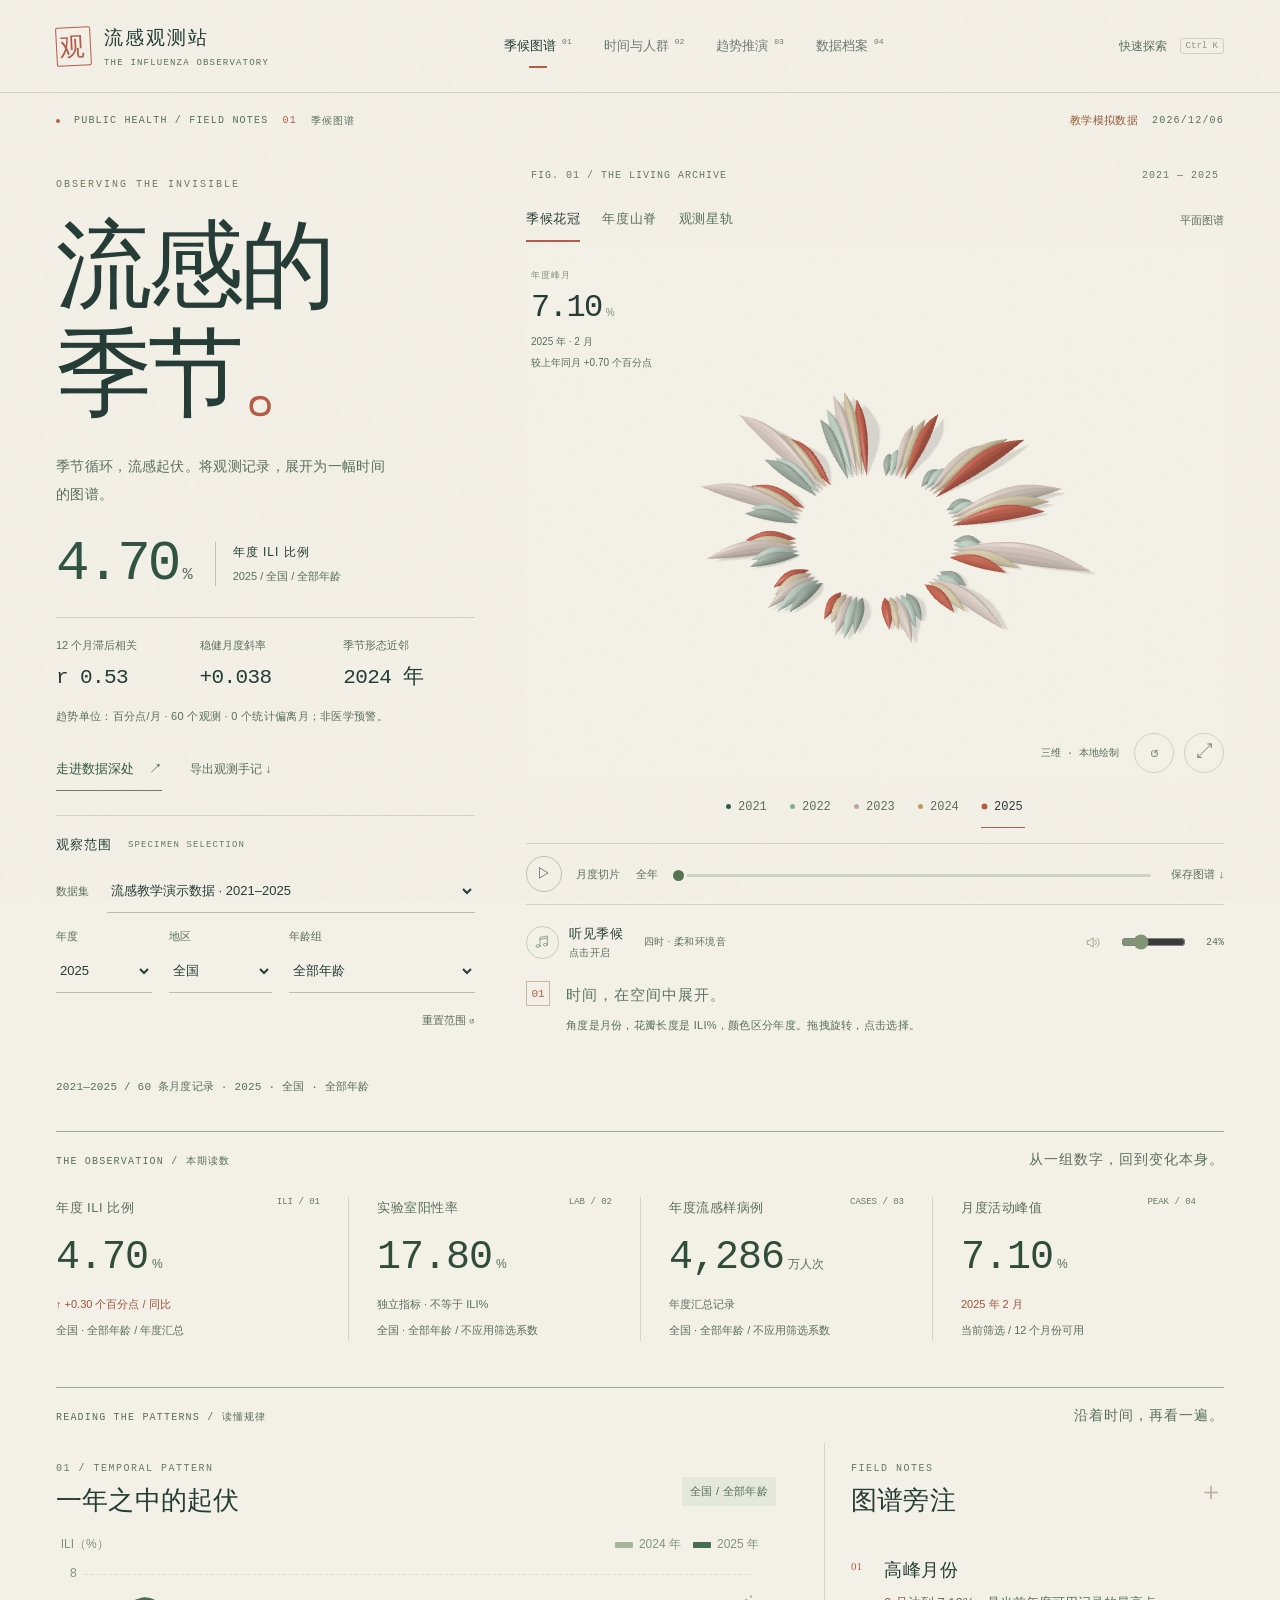
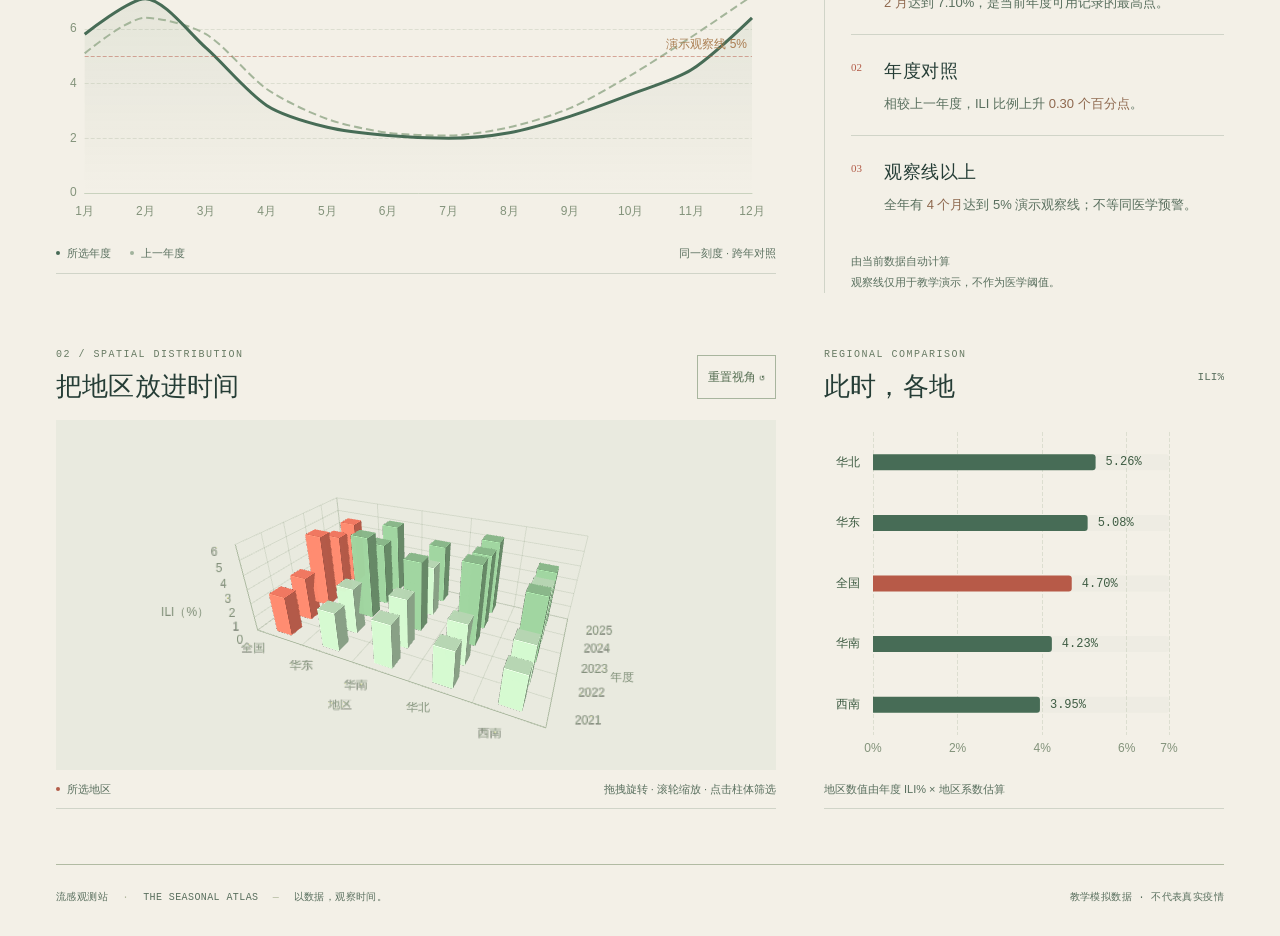
==== commit 59ab8e38: "Refine observatory typography and responsive controls while preserving visual style" ====
--- a/index.html
+++ b/index.html
@@ -2,7 +2,7 @@
 <html lang="zh-CN">
 <head>
 <meta charset="UTF-8"><meta name="viewport" content="width=device-width, initial-scale=1.0, viewport-fit=cover"><meta name="theme-color" content="#f3f0e7">
-<title>流感的季节 · 流感观测站</title><link rel="icon" href="data:,"><link rel="stylesheet" href="static/css/style.css">
+<title>流感的季节 · 流感观测站</title><link rel="icon" href="data:,"><link rel="stylesheet" href="static/css/style.css"><link rel="stylesheet" href="static/css/refinement.css">
 </head><body data-page="overview">
 <svg class="icon-definitions" aria-hidden="true" xmlns="http://www.w3.org/2000/svg"><defs>
 <symbol id="i-grid" viewBox="0 0 24 24"><rect x="3" y="3" width="7" height="7" rx="1"/><rect x="14" y="3" width="7" height="7" rx="1"/><rect x="3" y="14" width="7" height="7" rx="1"/><rect x="14" y="14" width="7" height="7" rx="1"/></symbol>
@@ -11,13 +11,14 @@
 <symbol id="i-data" viewBox="0 0 24 24"><ellipse cx="12" cy="5" rx="9" ry="3"/><path d="M3 5v14c0 4 18 4 18 0V5M3 12c0 4 18 4 18 0"/></symbol>
 <symbol id="i-download" viewBox="0 0 24 24"><path d="M12 3v12m-5-5 5 5 5-5M4 16v5h16v-5"/></symbol>
 </defs></svg>
+<a class="skip-link" href="#main-content">跳至观测内容</a>
 <div class="workspace">
 <header class="site-header">
   <a class="brand" href="#overview" aria-label="流感观测站首页"><span class="brand-mark">观</span><span>流感观测站<small>THE INFLUENZA OBSERVATORY</small></span></a>
   <nav aria-label="主要功能"><a href="#overview" data-page="overview" class="active">季候图谱<sup>01</sup></a><a href="#analysis" data-page="analysis">时间与人群<sup>02</sup></a><a href="#forecast" data-page="forecast">趋势推演<sup>03</sup></a><a href="#data" data-page="data">数据档案<sup>04</sup></a></nav>
   <button class="command-trigger" id="commandOpen" aria-haspopup="dialog">快速探索 <kbd>Ctrl K</kbd></button>
 </header>
-<main>
+<main id="main-content" tabindex="-1">
 <div class="issue-line"><span><i></i> PUBLIC HEALTH / FIELD NOTES <b id="pageNumber">01</b><span id="pageLabel">季候图谱</span></span><span><span class="dataset-badge" id="datasetKind">读取观测记录</span><span id="today" class="mono"></span></span></div>
 <div class="opening-spread">
   <section class="page-intro"><div class="eyebrow">OBSERVING THE INVISIBLE</div><h1 id="pageTitle">流感的<br>季节<span>。</span></h1><p id="pageDescription">季节循环，流感起伏。<br>将五年的观测记录，展开为一幅时间的图谱。</p><div class="hero-readout"><span id="heroRate">—</span><span><b id="heroRateLabel">年度 ILI 比例</b><small id="heroScope">全国 · 全部年龄</small></span></div><div class="signal-summary" id="signalSummary" aria-label="统计探索结果"><div><span>12 个月滞后相关</span><strong id="signalCorrelation">—</strong></div><div><span>稳健月度斜率</span><strong id="signalTrend">—</strong></div><div><span>季节形态近邻</span><strong id="signalNeighbor">—</strong></div><p id="signalNote">以统计方法，辨认时间中的规律。</p></div><div class="intro-actions"><button class="mobile-explore" id="mobileExplore">进入三维观测 <span aria-hidden="true">↗</span></button><a href="#analysis" class="explore-link">走进数据深处 <span>↗</span></a><button class="text-button" id="exportReport">导出观测手记 ↓</button></div></section>
--- a/static/css/refinement.css
+++ b/static/css/refinement.css
@@ -0,0 +1,217 @@
+/* Editorial refinement. Preserve the paper, botanical palette and seasonal atlas. */
+:root {
+  --muted: #61745f;
+  --reading: #596f5e;
+  --quiet: #687b64;
+}
+
+body { font-size: 14px; font-variant-numeric: tabular-nums; }
+.workspace { max-width: 1600px; }
+.site-header { padding-block: 24px; }
+.brand small { font-size: 9px; color: var(--reading); }
+.site-header nav { gap: clamp(20px, 2.5vw, 40px); }
+.site-header nav a { display: inline-flex; align-items: center; min-height: 44px; font-size: 13px; }
+.site-header nav a.active:after { bottom: 0; width: 18px; height: 2px; border-radius: 0; transform: translateX(-50%); }
+.site-header nav sup { margin-top: -9px; color: var(--quiet); }
+.command-trigger { min-height: 44px; color: var(--reading); font-size: 12px; }
+.issue-line { padding-block: 20px; font-size: 10px; color: var(--reading); }
+.dataset-badge { font-size: 11px; color: #915a35; }
+.opening-spread { column-gap: clamp(32px, 4vw, 64px); padding-top: 8px; padding-bottom: 32px; }
+.eyebrow { font-size: 10px; color: var(--quiet); letter-spacing: 2px; margin-bottom: 22px; }
+.page-intro h1 { font-size: clamp(82px, 7.5vw, 112px); line-height: 1.12; letter-spacing: -4px; }
+.page-intro p { font-size: 14px; line-height: 2; letter-spacing: .3px; color: var(--reading); max-width: 335px; }
+.hero-readout { gap: 22px; margin-top: 28px; }
+.hero-readout>#heroRate { font-size: 56px; letter-spacing: -3px; }
+.hero-readout>span:last-child { font-size: 12px; }
+.hero-readout small { font-size: 11px; color: var(--reading); }
+.signal-summary { max-width: 420px; padding-top: 18px; gap: 12px; }
+.signal-summary>div>span { font-size: 11px; line-height: 1.8; color: var(--reading); }
+.signal-summary strong { font-size: 21px; }
+.signal-summary>p { font-size: 11px; line-height: 1.9; color: var(--reading)!important; }
+.intro-actions { gap: 16px 28px; margin-top: 20px; }
+.explore-link { font-size: 13px; min-height: 44px; display: inline-flex; align-items: center; }
+.text-button { font-size: 12px; color: var(--reading); min-height: 36px; }
+.intro-actions .text-button { min-height: 44px; }
+.filterbar { max-width: 420px; margin-top: 24px; padding-top: 18px; }
+.filter-title { font-size: 13px; }
+.filter-title span { font-size: 9px; color: var(--quiet); }
+.filterbar label { font-size: 11px; color: var(--reading); }
+.filterbar .dataset-select { grid-template-columns: 48px minmax(0, 1fr); }
+.filterbar .dataset-select select, .filter-fields select { font-size: 13px; min-height: 44px; }
+.filterbar>#resetFilters { font-size: 11px; min-height: 36px; }
+.atlas-overline { font-size: 10px; color: var(--quiet); letter-spacing: 1px; }
+.scene-toolbar { padding-top: 17px; gap: 12px; }
+.scene-modes { gap: 22px; }
+.scene-modes button { min-height: 44px; font-size: 13px; color: var(--reading); }
+.scene-modes button.is-active { border-bottom-width: 2px; }
+.scene-toolbar>.text-button { font-size: 11px; min-height: 44px; }
+.scene-inspector>span { color: var(--reading); }
+.scene-inspector>small { color: var(--reading); font-size: 10px; max-width: 190px; }
+.scene-years { gap: 12px 20px; }
+.scene-years button { min-width: 44px; min-height: 40px; font-size: 12px; color: var(--reading); }
+.scene-corner { gap: 10px; }
+.scene-corner>span { color: var(--reading); font-size: 10px; }
+.scene-corner button { width: 40px; height: 40px; }
+.time-control { gap: 14px; padding-block: 12px; }
+.time-control>button:first-child { width: 36px; height: 36px; }
+.time-control label, .time-control output, .time-control .text-button { font-size: 11px; color: var(--reading); }
+.sound-toggle { font-size: 13px; min-height: 44px; }
+.sound-toggle small, .sound-season, .sound-volume output { font-size: 10px; color: var(--reading); }
+.sound-volume button { min-height: 36px; min-width: 36px; }
+.specimen-stage .atlas-caption p { font-size: 15px; }
+.specimen-stage .atlas-caption p>span { font-size: 11px; color: var(--reading); }
+.status-line { font-size: 11px; color: var(--reading); padding-bottom: 20px; }
+.chapter-heading { padding-top: 19px; }
+.chapter-heading>span { font-size: 10px; color: var(--reading); }
+.chapter-heading p { font-size: 14px; color: var(--reading); }
+.kpi-grid { padding-top: 28px; }
+.kpi-card { padding-inline: 28px; }
+.kpi-top { font-size: 13px; color: var(--reading); }
+.kpi-code { font-size: 9px; color: var(--quiet); }
+.kpi-value { font-size: 40px; margin-block: 15px 12px; }
+.kpi-unit { font-size: 12px; color: var(--reading); }
+.kpi-change, .kpi-detail { font-size: 11px; line-height: 1.9; color: var(--reading); }
+.kpi-change.amber { color: #98553d; }
+.chart-chapter { margin-top: 40px; }
+.panel-heading { padding-block: 20px 14px; }
+.panel-heading h2 { font-size: 26px; line-height: 1.5; }
+.tiny-label { font-size: 10px; color: var(--quiet); }
+.pill, .unit { font-size: 11px; color: var(--reading); }
+.panel-foot, .foot-right { font-size: 11px; color: var(--reading); line-height: 1.9; }
+.insight { padding-block: 18px; }
+.insight-number { font-size: 11px; }
+.insight h3 { font-size: 18px; }
+.insight p { font-size: 13px; line-height: 2; color: var(--reading); }
+.note-bottom, .note-bottom span { font-size: 11px; line-height: 1.9; color: var(--reading); }
+.section-heading p, .source-details, .quality-issues, .method-card p { font-size: 13px; line-height: 1.9; color: var(--reading); }
+.source-details dt, .source-details dd { color: var(--reading); }
+.quality-grid span, .forecast-metric>span, .forecast-metric small { font-size: 12px; color: var(--reading); }
+.button, .button.small { font-size: 12px; min-height: 44px; }
+.file-zone strong { font-size: 14px; color: var(--reading); }
+.file-zone span, .import-help, .import-fields label { font-size: 12px; color: var(--reading); }
+.import-fields input, .search-label input { font-size: 14px; min-height: 44px; }
+th { font-size: 12px; color: var(--reading); }
+td { font-size: 13px; }
+.table-tag { font-size: 11px; }
+.pagination { font-size: 12px; color: var(--reading); }
+.workspace-footer { font-size: 10px; color: var(--reading); line-height: 1.9; }
+button, a, select { -webkit-tap-highlight-color: #92aa9833; }
+button, .explore-link, select { transition: color .18s ease, background-color .18s ease, border-color .18s ease; }
+button:not(:disabled):active { filter: brightness(.92); }
+select:hover { border-bottom-color: var(--ink); background-color: #92aa9812; }
+.skip-link { position: fixed; left: 20px; top: 12px; z-index: 150; padding: 12px 20px; background: var(--ink); color: var(--paper); transform: translateY(-160%); }
+.skip-link:focus { transform: translateY(0); }
+@media (hover: hover) {
+  .scene-modes button:hover, .scene-years button:hover { color: var(--accent); }
+  .scene-corner button:hover { background: #e4e9dc; border-color: var(--ink); }
+  .site-header nav a:hover { color: var(--accent); }
+}
+@media (min-width: 801px) {
+  .scene-viewport { min-height: 460px; }
+  body:not([data-page="overview"]) .page-intro p { max-width: 540px; font-size: 14px; }
+}
+@media (max-width: 1150px) and (min-width: 801px) {
+  main { padding-inline: 36px; }
+  .site-header { padding-inline: 36px; gap: 24px; }
+  .opening-spread { grid-template-columns: minmax(290px, .85fr) minmax(0, 1.15fr); gap: 28px; }
+  .page-intro h1 { font-size: 86px; }
+  .site-header nav { gap: 18px; }
+  .site-header nav a { font-size: 12px; }
+  .scene-modes { gap: 12px; }
+  .scene-modes button { font-size: 12px; }
+  .signal-summary { gap: 8px; }
+  .signal-summary>div>span { font-size: 10px; }
+  .signal-summary strong { font-size: 18px; }
+  .kpi-card { padding-inline: 18px; }
+  .kpi-value { font-size: 33px; }
+  .kpi-top { font-size: 12px; }
+}
+@media (max-width: 800px) {
+  .site-header { padding: 18px 24px 12px; gap: 14px; }
+  .site-header nav { gap: 12px; }
+  .site-header nav a { font-size: 13px; letter-spacing: .3px; }
+  .brand small { font-size: 8px; }
+  .issue-line { font-size: 9px; padding-block: 16px; letter-spacing: .3px; }
+  .dataset-badge { font-size: 10px; }
+  .opening-spread { gap: 0; padding-top: 0; }
+  .page-intro h1 { font-size: 88px; }
+  .page-intro p { max-width: 360px; font-size: 14px; }
+  .hero-readout { position: static; display: flex; text-align: left; max-width: none; margin-top: 24px; }
+  .hero-readout>#heroRate { font-size: 48px; }
+  .hero-readout>span:last-child { border-left: 1px solid var(--line); padding: 0 0 0 18px; font-size: 12px; }
+  .hero-readout small { font-size: 11px; }
+  .signal-summary { max-width: none; margin-top: 22px; }
+  .signal-summary strong { font-size: 22px; }
+  .filterbar { max-width: none; }
+  .atlas-stage { margin-top: 28px; }
+  .scene-viewport { height: 440px; flex: auto; }
+  .scene-modes button { font-size: 13px; }
+  .atlas-overline { font-size: 9px; }
+  .kpi-card { padding-inline: 20px; }
+  .kpi-card:nth-child(3) { padding-left: 0; }
+  .kpi-value { font-size: 36px; }
+  .kpi-grid { row-gap: 30px; }
+  .chapter-heading { align-items: flex-start; flex-wrap: wrap; gap: 7px; }
+  .chapter-heading>span { font-size: 10px; }
+  .chapter-heading p { font-size: 12px; }
+  .overview-grid { gap: 30px; }
+  .panel-heading h2 { font-size: 24px; }
+  .two-column { gap: 28px; }
+  .table-actions { justify-content: flex-start; }
+  .workspace-footer { font-size: 10px; }
+  body:not([data-page="overview"]) .page-intro p { font-size: 14px; }
+  .section-heading { flex-wrap: wrap; }
+}
+@media (max-width: 600px) {
+  main { padding-inline: 20px; }
+  .site-header { padding-inline: 20px; }
+  .brand { font-size: 17px; }
+  .brand small { font-size: 7px; letter-spacing: .6px; }
+  .command-trigger { font-size: 11px; }
+  .site-header nav a { font-size: 12px; }
+  .page-intro { padding-top: 14px; }
+  .eyebrow { font-size: 9px; margin-bottom: 18px; }
+  .page-intro h1 { font-size: clamp(68px, 20vw, 86px); letter-spacing: -3px; }
+  .page-intro p { margin-top: 22px; font-size: 13px; }
+  .hero-readout>#heroRate { font-size: 46px; }
+  .signal-summary>div>span { font-size: 10px; }
+  .signal-summary strong { font-size: 20px; }
+  .signal-summary>p { font-size: 11px; }
+  .intro-actions { gap: 10px 22px; }
+  .intro-actions .text-button, .explore-link { font-size: 12px; }
+  .mobile-explore { min-height: 48px; font-size: 15px; }
+  .filter-title { font-size: 12px; }
+  .filter-title span { font-size: 8px; }
+  .filter-fields { gap: 12px; }
+  .scene-viewport { height: 390px; }
+  .scene-toolbar { gap: 8px; }
+  .scene-modes { gap: 14px; }
+  .scene-modes button { font-size: 12px; }
+  .scene-toolbar>.text-button { font-size: 11px; }
+  .atlas-overline { font-size: 8px; letter-spacing: .6px; }
+  .scene-years { justify-content: space-between; gap: 5px; }
+  .scene-years button { min-height: 44px; font-size: 11px; }
+  .scene-corner button { width: 44px; height: 44px; }
+  .time-control>button:first-child { width: 44px; height: 44px; }
+  .time-control { column-gap: 12px; }
+  .sound-toggle small, .sound-volume output { font-size: 10px; }
+  .sound-volume button { min-height: 44px; }
+  .specimen-stage .atlas-caption p>span { font-size: 11px; line-height: 1.9; }
+  .status-line { font-size: 10px; }
+  .kpi-top { font-size: 12px; flex-wrap: wrap; gap: 4px; }
+  .kpi-code { font-size: 9px; }
+  .kpi-value { font-size: 32px; }
+  .kpi-unit { font-size: 11px; }
+  .kpi-card { padding-inline: 16px; }
+  .panel-foot, .foot-right { font-size: 10px; }
+  .pill { max-width: none; font-size: 10px; }
+  .section-heading .pill { font-size: 10px; }
+  .source-details { grid-template-columns: 62px minmax(0, 1fr); font-size: 12px; }
+  .import-fields input, .search-label input { font-size: 16px; }
+  .quality-grid span { font-size: 11px; }
+  .forecast-metric strong { font-size: 26px; }
+  .forecast-metric>span, .forecast-metric small { font-size: 11px; }
+}
+@media (prefers-reduced-motion: reduce) {
+  *, *:before, *:after { animation-duration: .01ms!important; animation-iteration-count: 1!important; transition-duration: .01ms!important; scroll-behavior: auto!important; }
+}
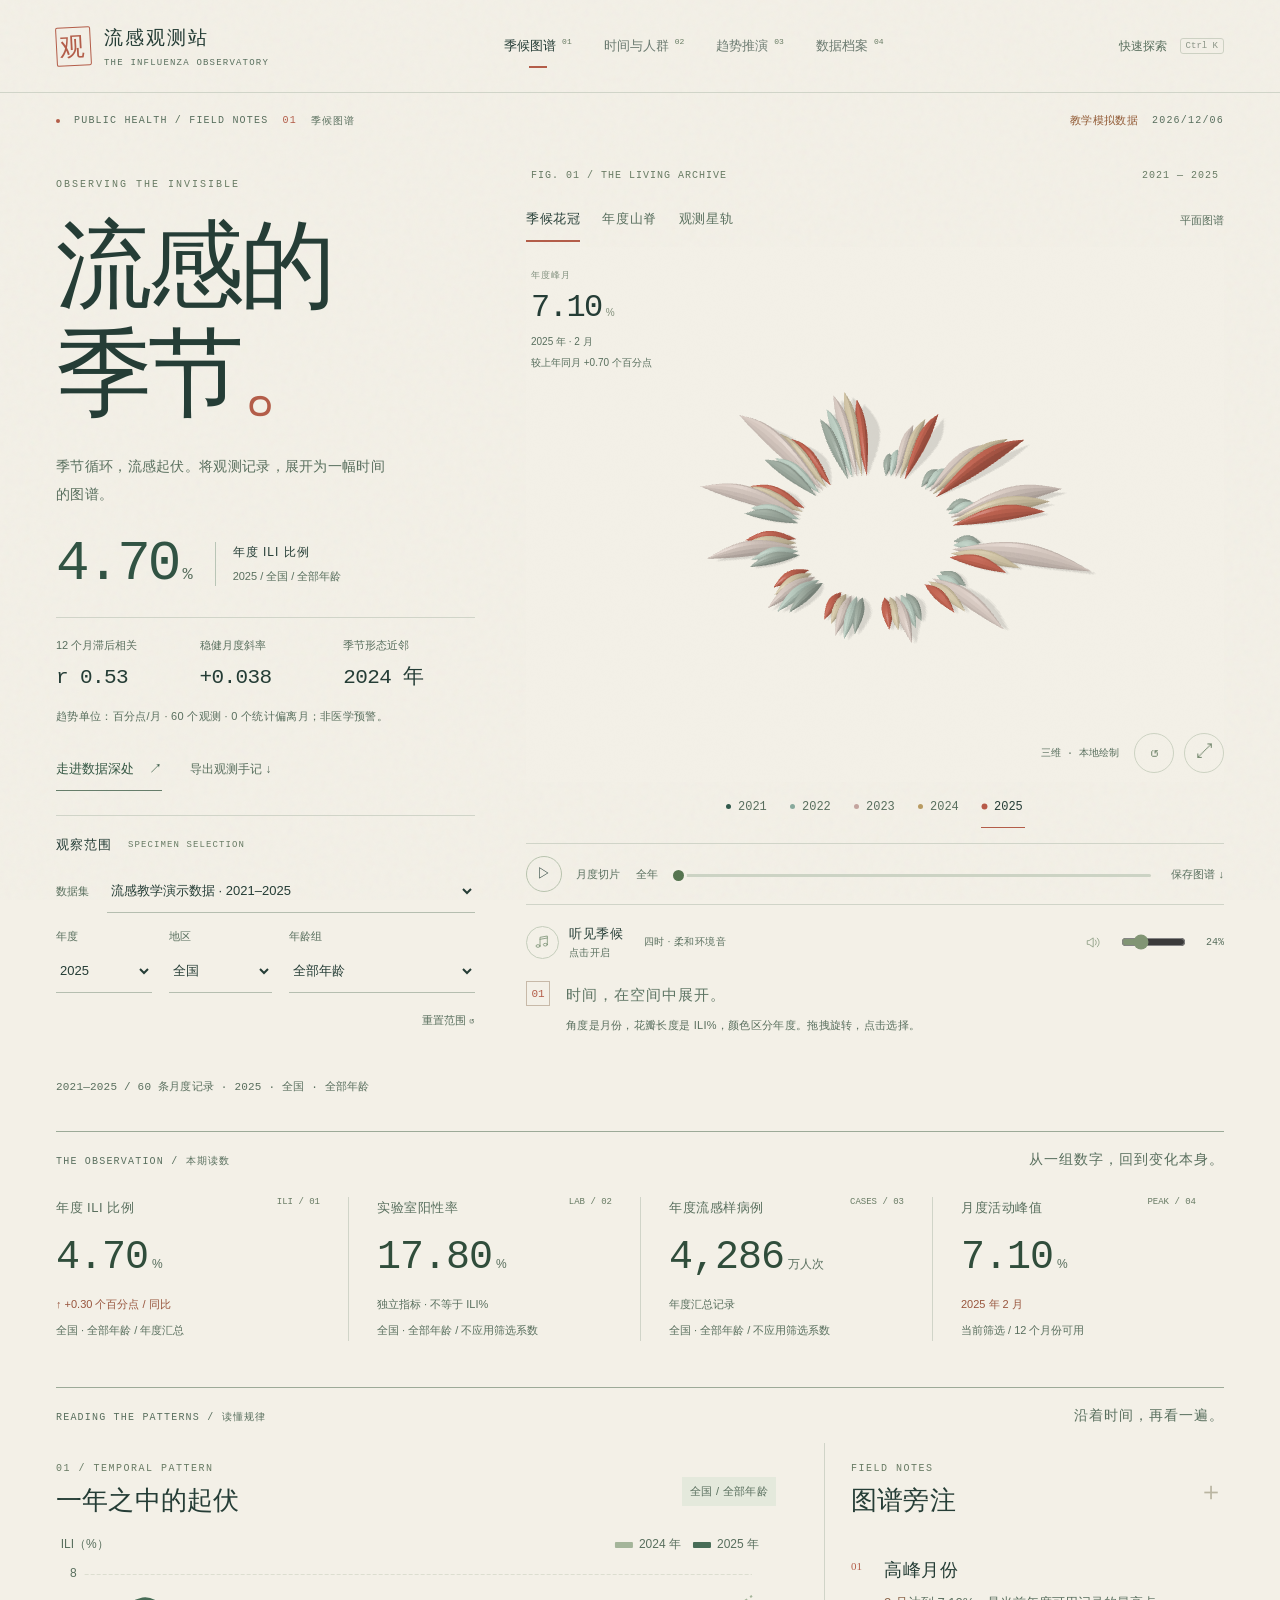
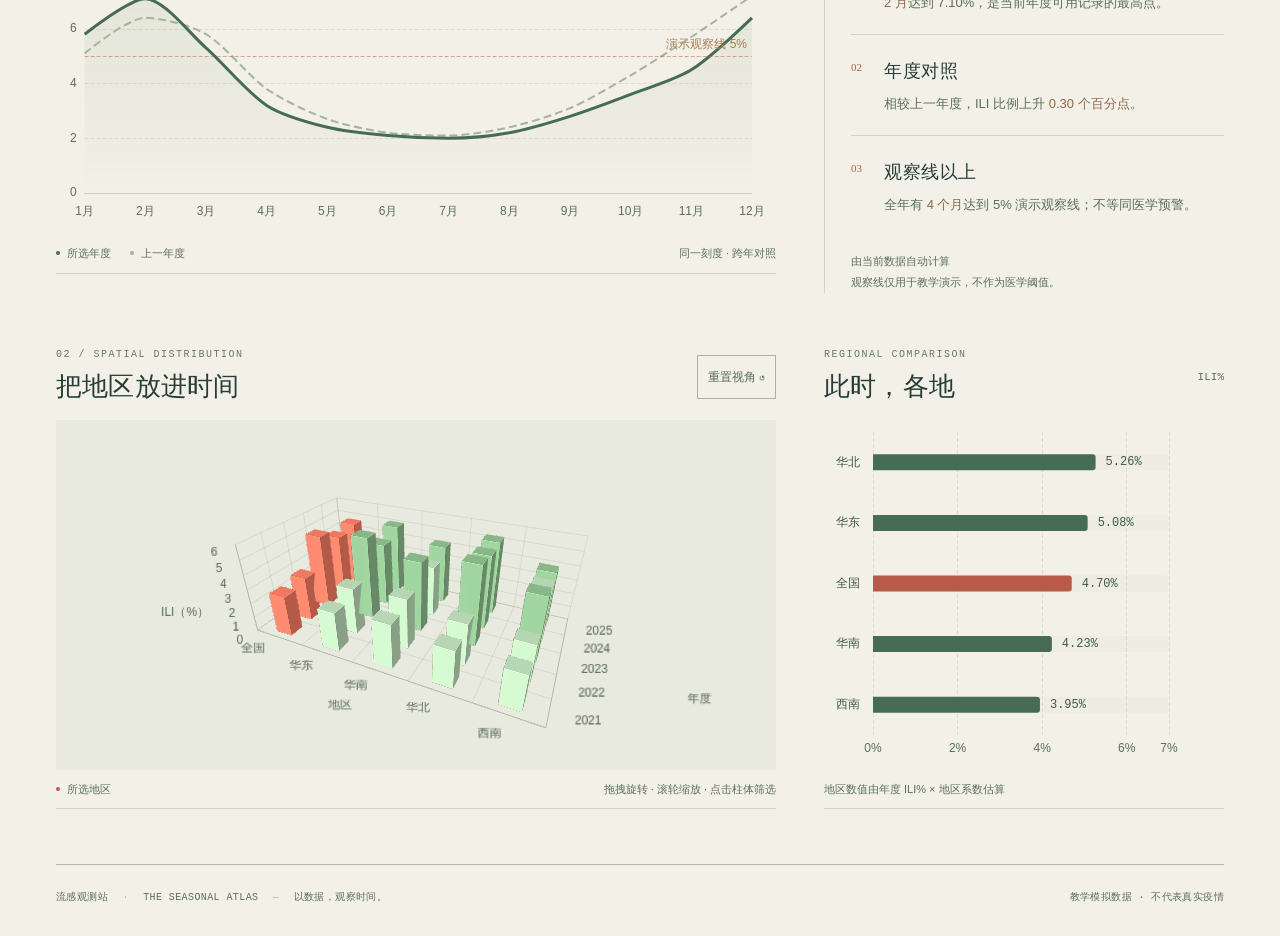
==== commit 07154b08: "Fix chart responsiveness, reduced motion, and keyboard navigation edge cases" ====
--- a/index.html
+++ b/index.html
@@ -63,7 +63,7 @@
 <div class="section-heading"><div><h2>每一条记录，都有来处</h2><p>导入你自己的月度数据，先检查质量，再进入分析。</p></div><button class="button" id="downloadTemplate">下载 CSV 模板 ↗</button></div>
 <div class="two-column data-top"><article class="panel"><header class="panel-heading"><div><span class="tiny-label">DATA PROVENANCE</span><h2>当前数据档案</h2></div><span class="pill" id="sourceType">教学演示</span></header><dl id="sourceDetails" class="source-details"></dl><div class="quality-grid" id="qualitySummary"></div><ul class="quality-issues" id="qualityIssues"></ul></article><article class="panel import-panel"><header class="panel-heading"><div><span class="tiny-label">IMPORT & VALIDATE</span><h2>添加观测数据</h2></div><span class="unit">CSV · ≤ 2 MB</span></header><form id="importForm"><label class="file-zone" for="importFile"><svg class="icon"><use href="#i-data"/></svg><strong id="fileName">点击选择 CSV 数据文件</strong><span>字段：year, month, rate · rate 单位为 %</span><input type="file" id="importFile" name="file" accept=".csv,text/csv" required></label><div class="import-fields"><label>数据集名称<input id="importName" name="name" placeholder="例如：全国月度流感监测" maxlength="80" required></label><label>来源说明<input id="importSource" name="source" placeholder="填写发布机构、链接或采集说明" maxlength="300" required></label></div><button class="button primary" id="previewImport" type="submit">检查并预览数据 →</button><span class="import-help">仅新增独立数据集，不覆盖原数据库</span></form><div id="importStatus" class="import-status" role="status"></div></article></div>
 <article class="panel preview-panel" id="importPreview" hidden><header class="panel-heading"><div><span class="tiny-label">REVIEW BEFORE IMPORT</span><h2>导入预览</h2></div><button class="button primary" id="commitImport">确认保存数据集</button></header><p id="previewSummary" class="preview-summary"></p><div class="table-wrap"><table><thead><tr><th>年度</th><th>月份</th><th>ILI%</th></tr></thead><tbody id="previewTable"></tbody></table></div></article>
-<article class="panel data-table-panel"><header class="panel-heading"><div><span class="tiny-label">OBSERVATION RECORDS</span><h2>月度原始记录</h2></div><div class="table-actions"><label class="search-label">搜索<input id="recordSearch" type="search" placeholder="年份 / 月份" aria-label="搜索月度记录"></label><button class="button small" id="exportCsv">导出 CSV ↓</button></div></header><div class="table-wrap"><table><thead><tr><th>记录编号</th><th>年度</th><th>月份</th><th>ILI%</th><th>记录状态</th></tr></thead><tbody id="recordsTable"></tbody></table></div><div class="pagination"><span id="recordCount"></span><div><button class="button small" id="prevPage" aria-label="上一页">←</button><span id="pageCount" class="mono"></span><button class="button small" id="nextPage" aria-label="下一页">→</button></div></div></article>
+<article class="panel data-table-panel"><header class="panel-heading"><div><span class="tiny-label">OBSERVATION RECORDS</span><h2>月度原始记录</h2></div><div class="table-actions"><label class="search-label">搜索<input id="recordSearch" type="search" placeholder="年份 / 月份" aria-label="搜索月度记录"></label><button class="button small" id="exportCsv">导出 CSV ↓</button></div></header><div class="table-wrap"><table><thead><tr><th>记录编号</th><th>年度</th><th>月份</th><th>ILI%</th><th>记录状态</th></tr></thead><tbody id="recordsTable"></tbody></table></div><div class="pagination"><span id="recordCount"></span><div><button class="button small" id="prevPage" disabled aria-label="上一页">←</button><span id="pageCount" class="mono"></span><button class="button small" id="nextPage" disabled aria-label="下一页">→</button></div></div></article>
 </section>
 <footer class="workspace-footer"><span>流感观测站 <b>·</b> THE SEASONAL ATLAS <b>—</b> 以数据，观察时间。</span><span id="dataDisclaimer">教学模拟数据 · 不代表真实疫情</span></footer>
 </main></div><div id="printReport"></div><div id="experienceToast" role="status" hidden></div>
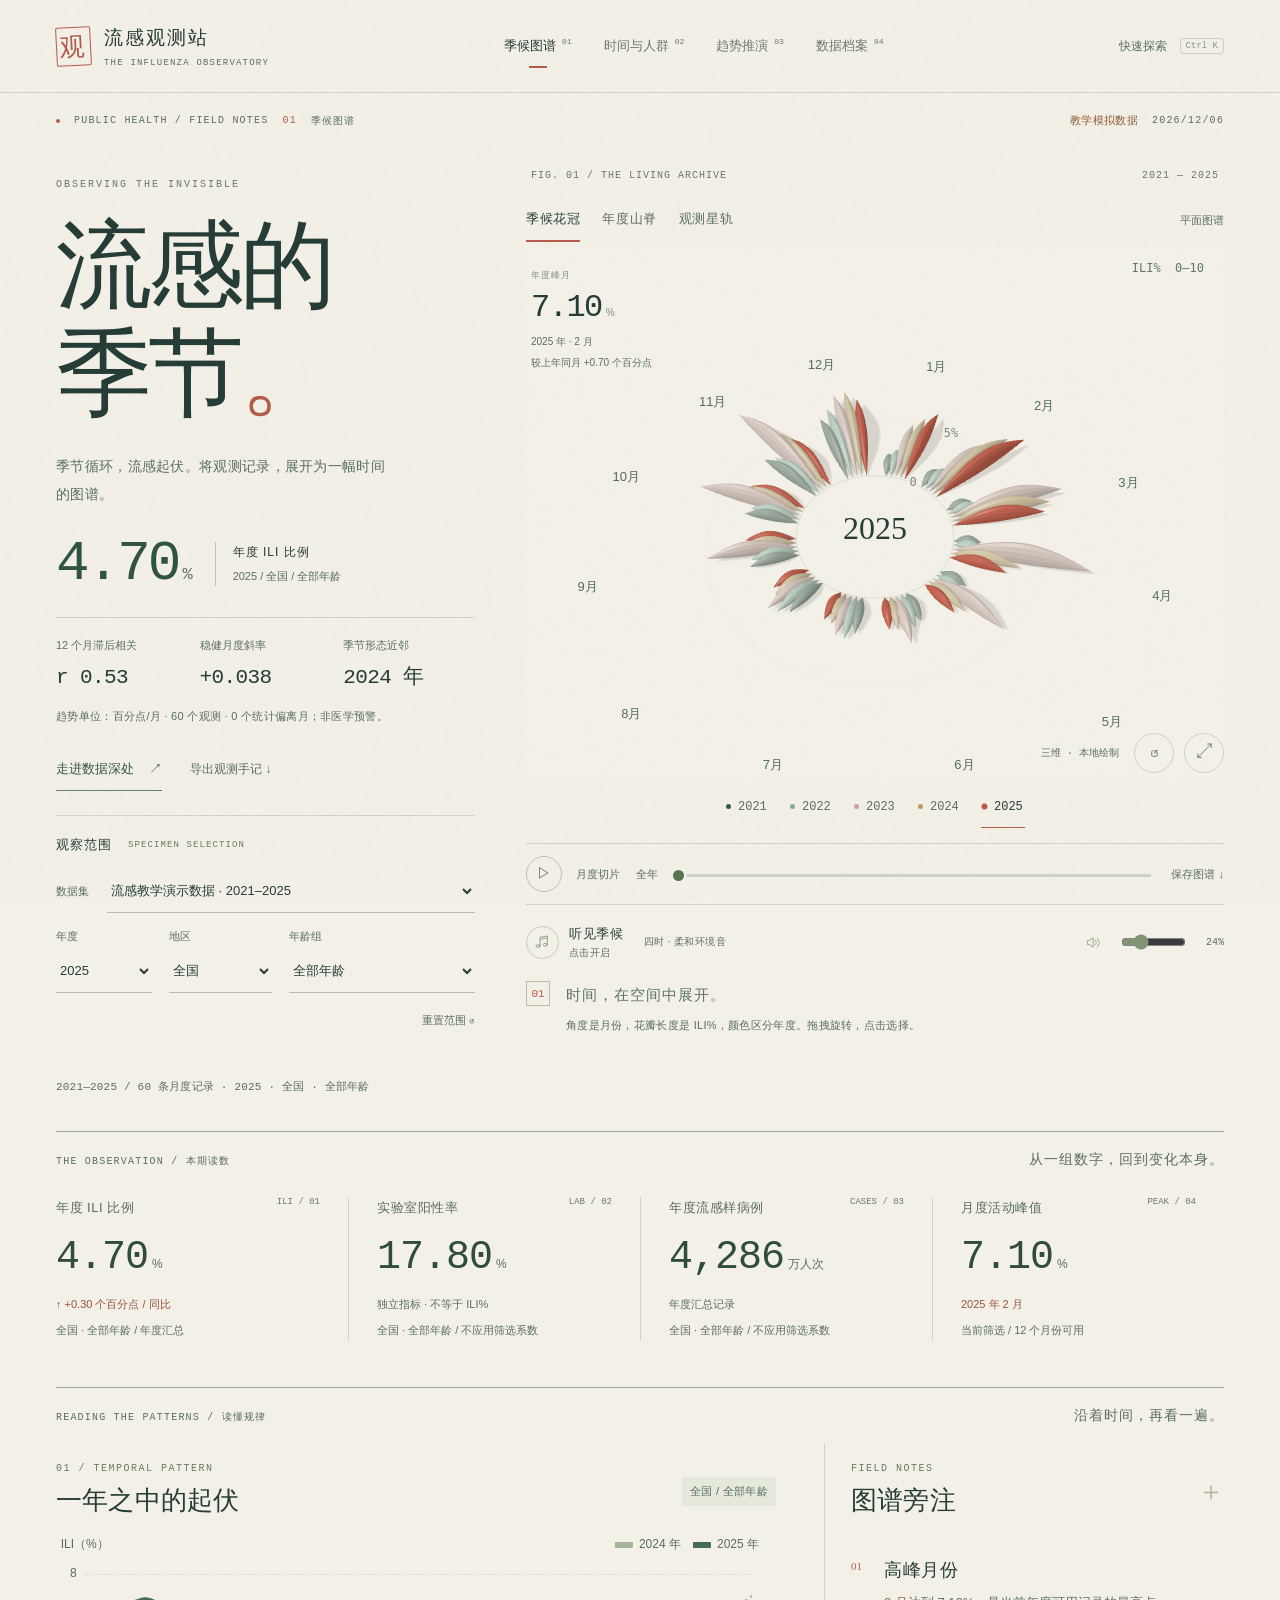
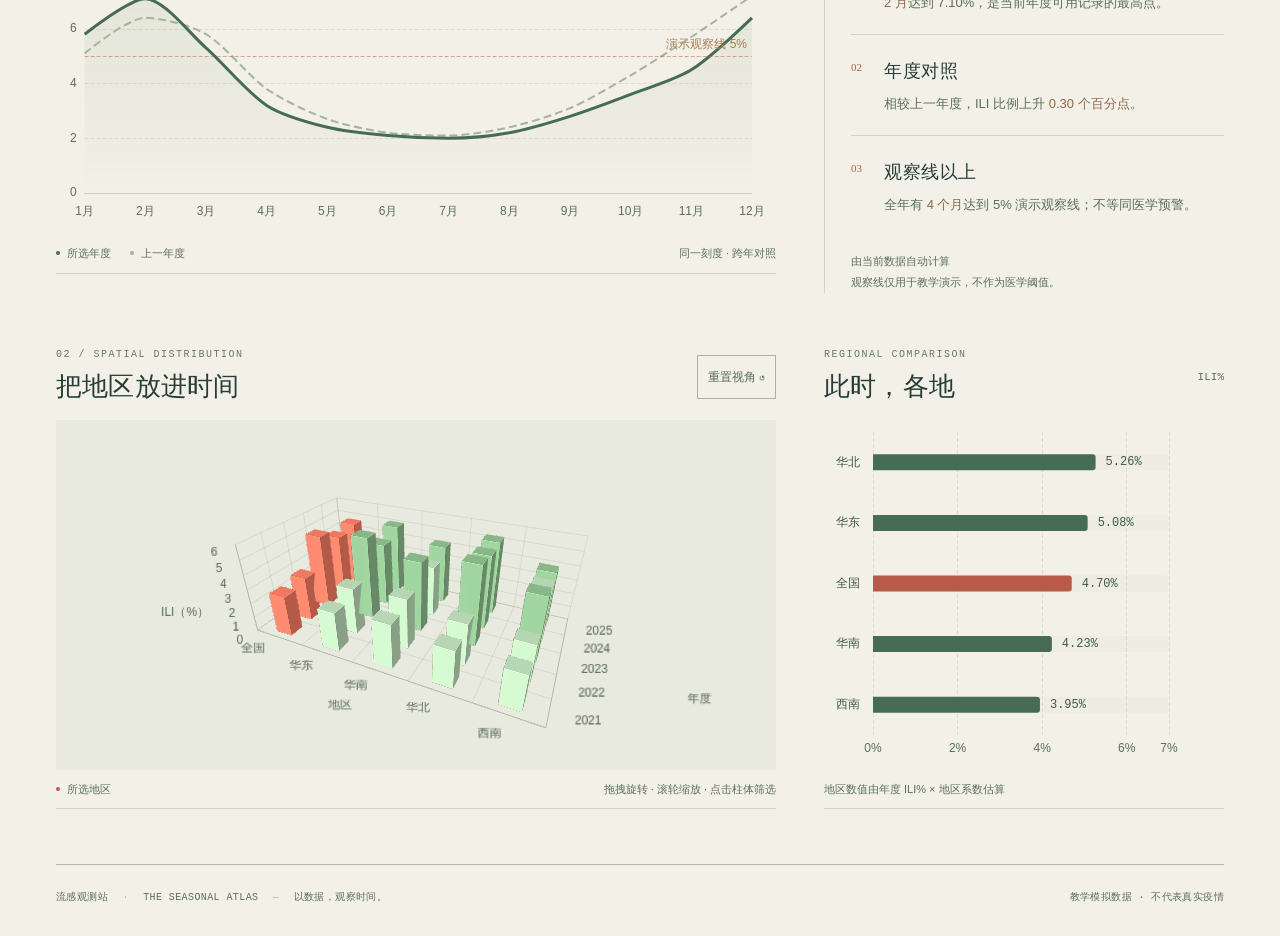
==== commit fbea11aa: "Add local CSV import with automatic table formatting and export" ====
--- a/index.html
+++ b/index.html
@@ -61,6 +61,20 @@
 </section>
 <section id="page-data" class="page-view" hidden>
 <div class="section-heading"><div><h2>每一条记录，都有来处</h2><p>导入你自己的月度数据，先检查质量，再进入分析。</p></div><button class="button" id="downloadTemplate">下载 CSV 模板 ↗</button></div>
+
+<article class="panel csv-studio" id="csvStudio" aria-labelledby="csvStudioTitle">
+  <header class="panel-heading"><div><span class="tiny-label">CSV / FROM RECORDS TO A TABLE</span><h2 id="csvStudioTitle">一份 CSV，一张好读的表。</h2></div><span class="pill">本地处理 · 无需上传</span></header>
+  <p class="csv-intro">选择文件即可自动排版。不限列名，数字右对齐，长文字自动换行；可搜索、排序并下载排版后的表格。</p>
+  <label class="file-zone csv-drop" id="csvDrop" for="csvFile"><span class="csv-upload-mark" aria-hidden="true">↥</span><strong id="csvFileName">选择或拖入 CSV，自动生成表格</strong><span>CSV ≤ 2 MB · 最多 20,000 行 / 100 列 · 支持中文与带引号的多行文本</span><input type="file" id="csvFile" accept=".csv,text/csv" aria-label="导入 CSV 并自动生成表格"></label>
+  <div class="csv-options"><label class="csv-header-option"><input type="checkbox" id="csvHeader" checked>首行为表头</label><label>文件编码<select id="csvEncoding" aria-label="CSV 文件编码"><option value="auto">自动识别</option><option value="utf-8">UTF-8</option><option value="gb18030">GB18030 / GBK</option></select></label><span>生成独立表格，不改变观测数据集。</span></div>
+  <p id="csvStatus" class="csv-status" role="status">你的文件仅在当前页面处理，刷新后清除。支持逗号、分号和制表符分隔。</p>
+  <div id="csvResult" hidden>
+    <div class="csv-result-head"><div><span class="tiny-label">YOUR FORMATTED TABLE</span><h3 id="csvTableTitle"></h3></div><div class="csv-actions"><button class="button small" id="csvExport">下载排版表格（HTML） ↓</button><button class="text-button" id="csvClear">清除表格 ×</button></div></div>
+    <div class="csv-table-tools"><label>搜索表格<input id="csvSearch" type="search" placeholder="搜索任意列内容" aria-label="搜索 CSV 表格"></label><label>每页<select id="csvPageSize" aria-label="CSV 表格每页记录数"><option value="25">25 条</option><option value="50">50 条</option><option value="100">100 条</option></select></label><span>点击列标题排序 · 宽表可横向滚动</span></div>
+    <div class="csv-table-scroll" role="region" aria-label="导入的 CSV 表格，可滚动" tabindex="0"><table><caption class="csv-sr-only">导入 CSV 的自动排版表格</caption><colgroup id="csvColumns"></colgroup><thead id="csvHead"></thead><tbody id="csvBody"></tbody></table></div>
+    <div class="pagination"><span id="csvCount" role="status"></span><div><button class="button small" id="csvPrev" aria-label="CSV 表格上一页" disabled>←</button><span id="csvPage" class="mono"></span><button class="button small" id="csvNext" aria-label="CSV 表格下一页" disabled>→</button></div></div>
+  </div>
+</article>
 <div class="two-column data-top"><article class="panel"><header class="panel-heading"><div><span class="tiny-label">DATA PROVENANCE</span><h2>当前数据档案</h2></div><span class="pill" id="sourceType">教学演示</span></header><dl id="sourceDetails" class="source-details"></dl><div class="quality-grid" id="qualitySummary"></div><ul class="quality-issues" id="qualityIssues"></ul></article><article class="panel import-panel"><header class="panel-heading"><div><span class="tiny-label">IMPORT & VALIDATE</span><h2>添加观测数据</h2></div><span class="unit">CSV · ≤ 2 MB</span></header><form id="importForm"><label class="file-zone" for="importFile"><svg class="icon"><use href="#i-data"/></svg><strong id="fileName">点击选择 CSV 数据文件</strong><span>字段：year, month, rate · rate 单位为 %</span><input type="file" id="importFile" name="file" accept=".csv,text/csv" required></label><div class="import-fields"><label>数据集名称<input id="importName" name="name" placeholder="例如：全国月度流感监测" maxlength="80" required></label><label>来源说明<input id="importSource" name="source" placeholder="填写发布机构、链接或采集说明" maxlength="300" required></label></div><button class="button primary" id="previewImport" type="submit">检查并预览数据 →</button><span class="import-help">仅新增独立数据集，不覆盖原数据库</span></form><div id="importStatus" class="import-status" role="status"></div></article></div>
 <article class="panel preview-panel" id="importPreview" hidden><header class="panel-heading"><div><span class="tiny-label">REVIEW BEFORE IMPORT</span><h2>导入预览</h2></div><button class="button primary" id="commitImport">确认保存数据集</button></header><p id="previewSummary" class="preview-summary"></p><div class="table-wrap"><table><thead><tr><th>年度</th><th>月份</th><th>ILI%</th></tr></thead><tbody id="previewTable"></tbody></table></div></article>
 <article class="panel data-table-panel"><header class="panel-heading"><div><span class="tiny-label">OBSERVATION RECORDS</span><h2>月度原始记录</h2></div><div class="table-actions"><label class="search-label">搜索<input id="recordSearch" type="search" placeholder="年份 / 月份" aria-label="搜索月度记录"></label><button class="button small" id="exportCsv">导出 CSV ↓</button></div></header><div class="table-wrap"><table><thead><tr><th>记录编号</th><th>年度</th><th>月份</th><th>ILI%</th><th>记录状态</th></tr></thead><tbody id="recordsTable"></tbody></table></div><div class="pagination"><span id="recordCount"></span><div><button class="button small" id="prevPage" disabled aria-label="上一页">←</button><span id="pageCount" class="mono"></span><button class="button small" id="nextPage" disabled aria-label="下一页">→</button></div></div></article>
@@ -68,5 +82,5 @@
 <footer class="workspace-footer"><span>流感观测站 <b>·</b> THE SEASONAL ATLAS <b>—</b> 以数据，观察时间。</span><span id="dataDisclaimer">教学模拟数据 · 不代表真实疫情</span></footer>
 </main></div><div id="printReport"></div><div id="experienceToast" role="status" hidden></div>
 <dialog id="commandDialog" aria-labelledby="commandTitle"><div class="command-head"><h2 id="commandTitle">你想探索什么？</h2><button id="commandClose" aria-label="关闭快速导航">Esc</button></div><input id="commandSearch" type="search" placeholder="输入年份、花冠、山脊、预测…" autocomplete="off" aria-label="搜索功能与年份"><div id="commandResults" role="group" aria-label="快捷操作"></div><p class="command-tip">↑ ↓ 选择 · Enter 打开 · Esc 关闭</p></dialog>
-<script src="static/js/jquery.min.js"></script><script src="static/js/echarts.min.js"></script><script src="static/js/echarts-gl.min.js"></script><script src="static/js/visuals.js"></script><script src="static/js/atlas.js"></script><script src="static/js/specimen-gl.js"></script><script src="static/js/soundscape.js"></script><script src="static/js/sound-controls.js"></script><script src="static/js/experience.js"></script><script src="static/js/demo-api.js"></script><script src="static/js/charts.js"></script>
+<script src="static/js/jquery.min.js"></script><script src="static/js/echarts.min.js"></script><script src="static/js/echarts-gl.min.js"></script><script src="static/js/visuals.js"></script><script src="static/js/atlas.js"></script><script src="static/js/specimen-gl.js"></script><script src="static/js/soundscape.js"></script><script src="static/js/sound-controls.js"></script><script src="static/js/experience.js"></script><script src="static/js/demo-api.js"></script><script src="static/js/charts.js"></script><script src="static/js/csv-table.js"></script>
 </body></html>
--- a/static/css/refinement.css
+++ b/static/css/refinement.css
@@ -1,4 +1,53 @@
 /* Editorial refinement. Preserve the paper, botanical palette and seasonal atlas. */
+.csv-studio { border-block: 1px solid var(--line); padding: 12px 0 30px; margin: 24px 0 32px; }
+.csv-intro { color: var(--reading); max-width: 760px; font-size: 13px; line-height: 2; margin: 6px 0 22px; }
+.csv-drop { min-height: 160px; padding: 24px; transition: background-color .2s, border-color .2s; }
+.csv-drop.is-dragging { background: #dce5d5; border-color: var(--ink); }
+.csv-drop .csv-upload-mark { font: 30px var(--mono); margin: 0 0 8px!important; color: var(--ink)!important; }
+.csv-drop strong { font-size: 16px; }
+.csv-drop span:last-of-type { text-align: center; line-height: 1.9; }
+.csv-options { display: flex; flex-wrap: wrap; align-items: center; gap: 12px 28px; padding: 14px 0; color: var(--reading); font-size: 12px; }
+.csv-options label { display: flex; align-items: center; gap: 10px; }
+.csv-options select { min-height: 44px; width: 145px; font-size: 13px; }
+.csv-header-option { min-height: 44px; cursor: pointer; }
+.csv-header-option input { accent-color: var(--ink); width: 18px; height: 18px; }
+.csv-options>span { margin-left: auto; }
+.csv-status { color: var(--reading); font-size: 12px; line-height: 1.9; overflow-wrap: anywhere; }
+.csv-status.is-error { color: #99452e; border-left: 3px solid var(--accent); padding-left: 12px; }
+.csv-result-head { display: flex; flex-wrap: wrap; align-items: center; justify-content: space-between; gap: 16px; padding-top: 28px; }
+.csv-result-head h3 { font: 24px/1.7 var(--serif); overflow-wrap: anywhere; }
+.csv-actions { display: flex; align-items: center; flex-wrap: wrap; gap: 20px; }
+.csv-table-tools { display: flex; flex-wrap: wrap; align-items: center; gap: 14px 24px; margin: 20px 0 16px; color: var(--reading); font-size: 12px; }
+.csv-table-tools label { display: flex; align-items: center; gap: 10px; }
+.csv-table-tools input { min-height: 44px; width: 230px; max-width: 100%; font-size: 14px; }
+.csv-table-tools select { width: 80px; min-height: 44px; }
+.csv-table-tools>span { margin-left: auto; }
+.csv-table-scroll { width: 100%; max-height: 600px; overflow: auto; border: 1px solid var(--line); overscroll-behavior: contain; }
+.csv-studio table { background: #f9f7ee; table-layout: fixed; min-width: var(--csv-table-width, 600px); }
+.csv-studio th { position: sticky; top: 0; background: #e4e9dc; z-index: 1; padding: 0; white-space: normal; min-width: 12ch; max-width: 32ch; }
+.csv-studio th:first-child { min-width: 5ch; padding: 12px; }
+.csv-studio th button { width: 100%; text-align: left; padding: 12px 16px; min-height: 48px; background: transparent; border: 0; overflow-wrap: anywhere; color: var(--ink); }
+.csv-studio th button:hover { background: #d7e1ce; }
+.csv-studio th[aria-sort="ascending"],.csv-studio th[aria-sort="descending"] { background: #d7e1ce; }
+.csv-studio td { min-width: 12ch; max-width: 32ch; white-space: pre-wrap; overflow-wrap: anywhere; vertical-align: top; font: 13px/1.9 var(--sans); padding: 12px 16px; color: var(--ink); }
+.csv-studio td:first-child { min-width: 5ch; color: var(--reading); font: 12px/1.9 var(--mono); }
+.csv-studio td.csv-number { text-align: right; font-family: var(--mono); font-variant-numeric: tabular-nums; }
+.csv-studio td.csv-empty { color: var(--quiet); }
+.csv-studio tbody tr:nth-child(even) { background: #eef0e5; }
+.csv-studio tbody tr:hover { background: #e3e9da; }
+.csv-studio .pagination { margin-top: 8px; }
+.csv-sr-only { position: absolute; width: 1px; height: 1px; overflow: hidden; clip-path: inset(50%); }
+.csv-readonly-layout { grid-template-columns: 1fr; }
+@media(max-width:600px) {
+  .csv-options { gap: 4px 16px; }
+  .csv-options>span,.csv-table-tools>span { width: 100%; margin-left: 0; }
+  .csv-result-head h3 { font-size: 22px; }
+  .csv-table-tools input { width: 210px; font-size: 16px; }
+  .csv-result-head>div { min-width: 0; max-width: 100%; }
+  .csv-drop { padding: 22px 16px; }
+  .csv-drop strong { font-size: 15px; }
+  .csv-studio .pagination { flex-direction: column; align-items: flex-start; }
+}
 :root {
   --muted: #61745f;
   --reading: #596f5e;
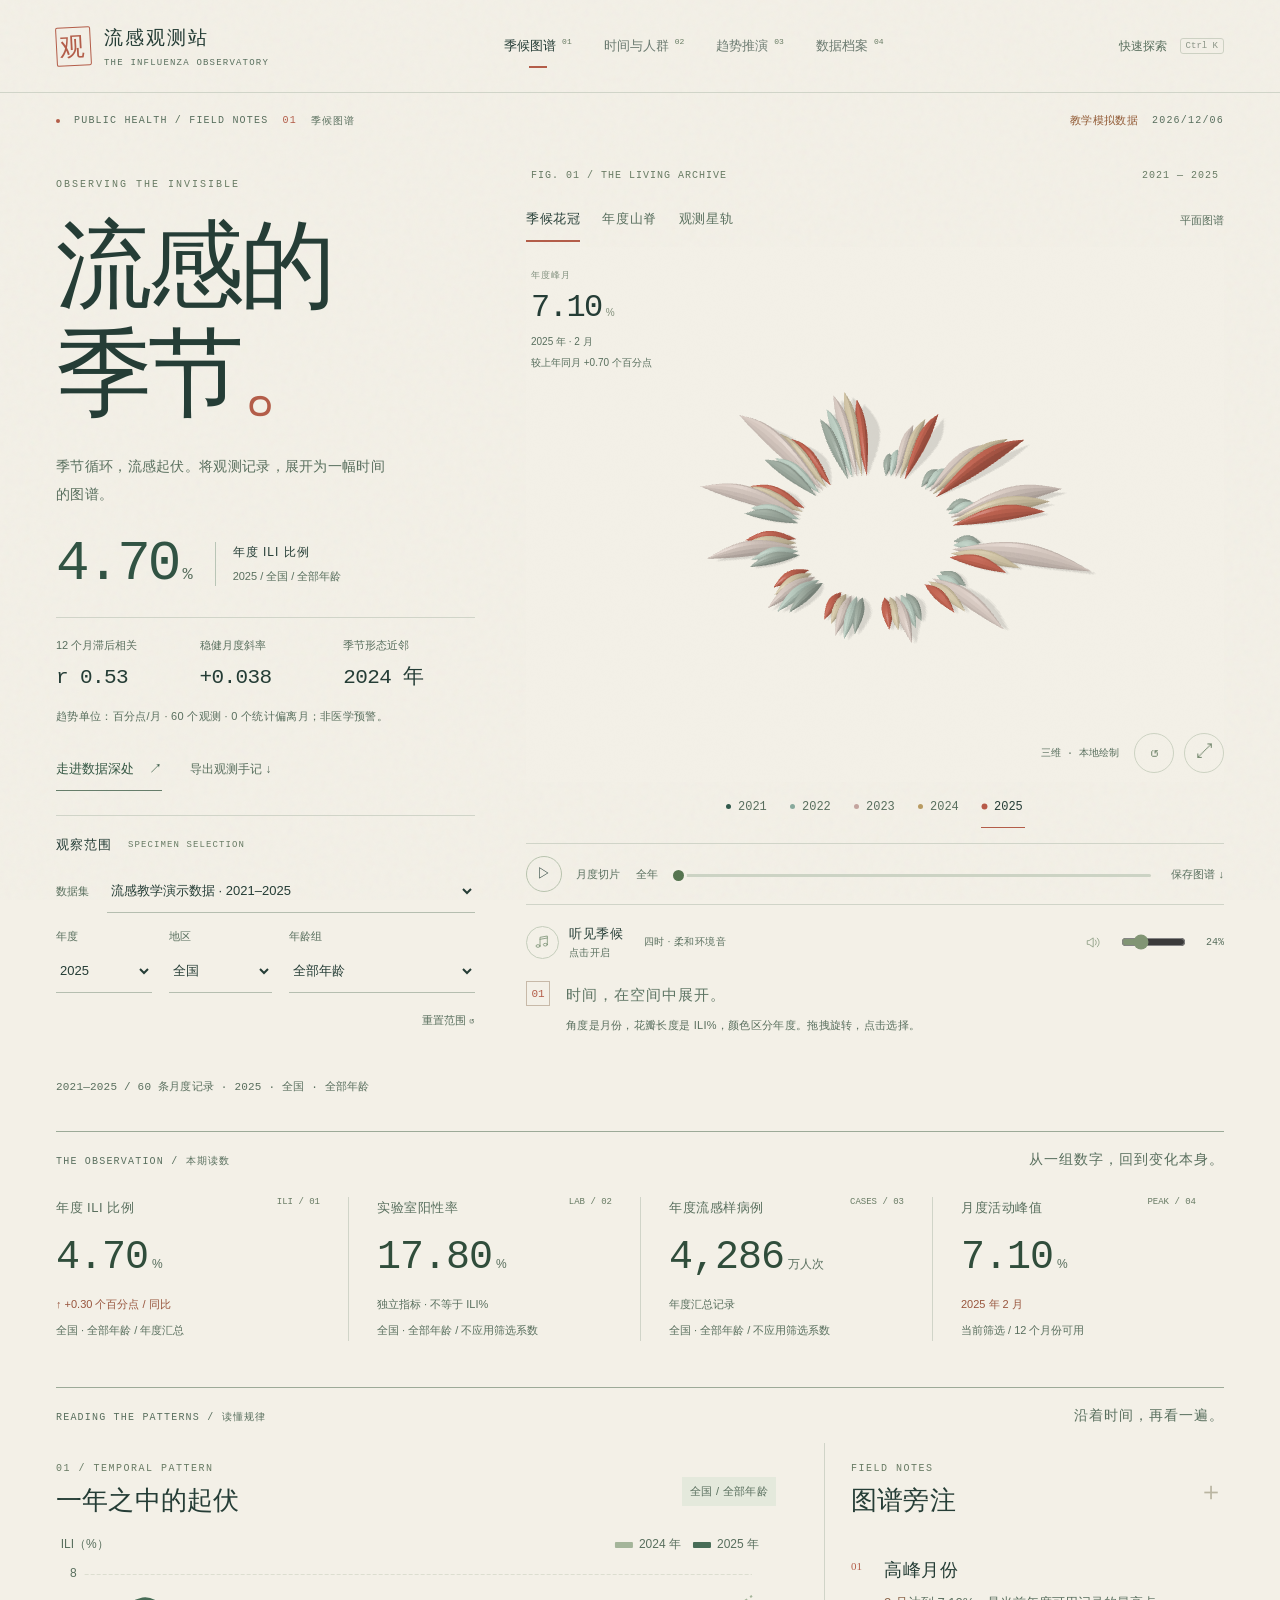
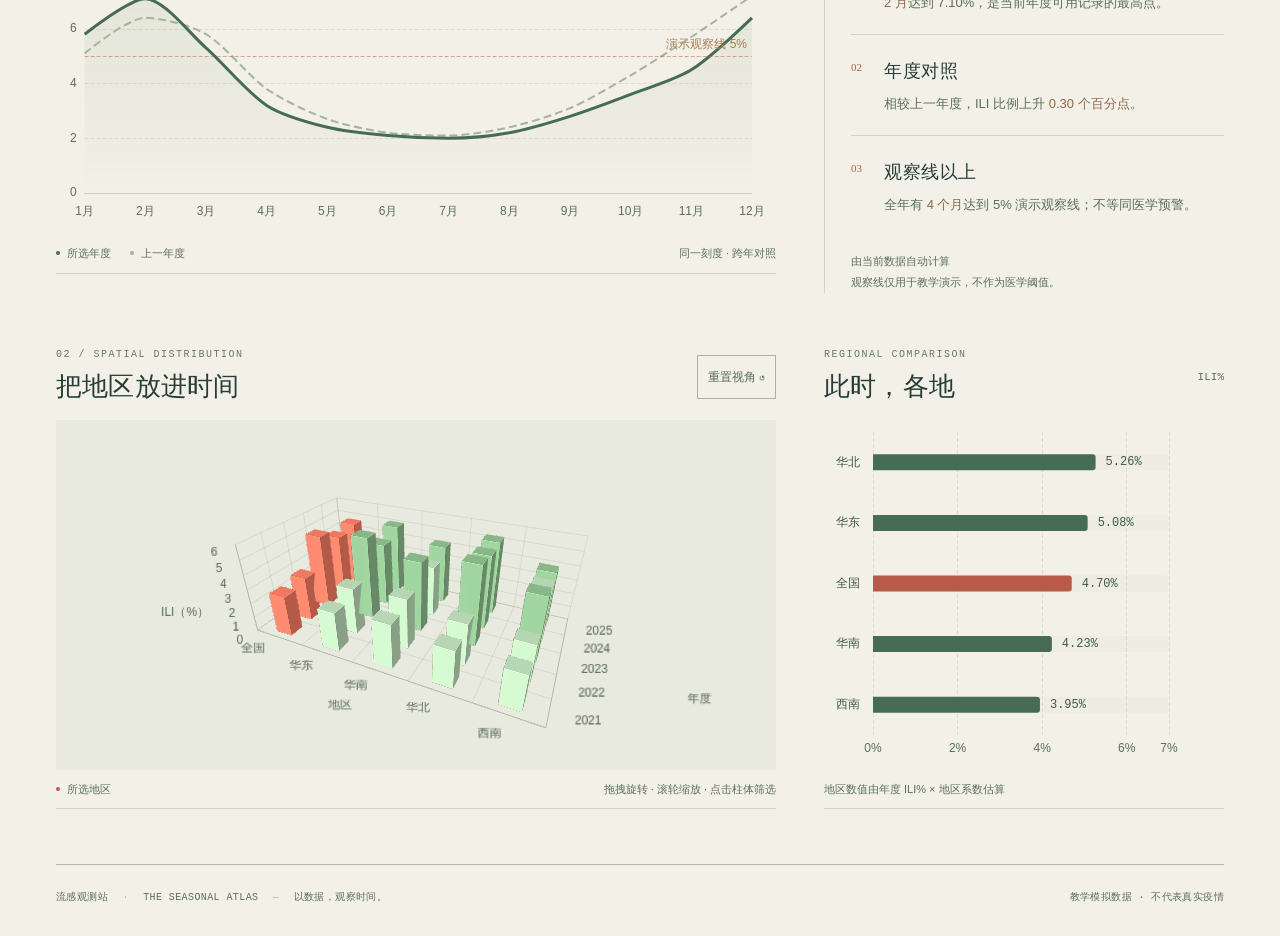
==== commit 2e04c661: "Generate home bar charts and automatic data summaries from CSV imports" ====
--- a/index.html
+++ b/index.html
@@ -43,6 +43,14 @@
 </div>
 <div id="status" role="status" class="status-line">正在连接本地数据源…</div><div class="error-banner" id="error" role="alert" hidden><span></span><button class="text-button" id="retryLoad">重新加载</button></div>
 <section id="page-overview" class="page-view">
+<article id="csvHome" class="csv-home" hidden aria-labelledby="csvHomeTitle">
+  <div class="csv-home-top"><span class="tiny-label">YOUR DATA / 导入数据观测</span><button id="csvBackAtlas" class="text-button">返回原观测图谱 ↗</button></div>
+  <header class="csv-home-heading"><div><h2 id="csvHomeTitle" tabindex="-1"></h2><p>从原始记录，到可阅读的比较。条形图与文字解读，随你的选择同步更新。</p></div><span class="pill">CSV 导入 · 当前浏览器</span></header>
+  <div class="csv-home-controls" aria-label="导入图表配置"><label>分类维度<select id="csvCategory"></select></label><label>数值指标<select id="csvMetric"></select></label><label id="csvYearLabel">年份筛选<select id="csvYearFilter"></select></label><label>计算方式<select id="csvAggregation"><option value="records">逐条记录</option><option value="mean">分组算术平均</option><option value="sum">分组求和</option></select></label><label>排列顺序<select id="csvOrder"><option value="source">原数据顺序</option><option value="desc">数值从高到低</option><option value="asc">数值从低到高</option></select></label><label>查找记录<input id="csvChartSearch" type="search" placeholder="输入关键词"></label></div>
+  <div class="csv-home-stats" aria-label="当前图表摘要"><div><span>展示项目</span><strong id="csvStatCount">—</strong><small id="csvStatScope"></small></div><div><span>算术平均</span><strong id="csvStatMean">—</strong><small>当前展示项 · 所选指标原始单位</small></div><div><span>最高读数</span><strong id="csvStatMax">—</strong><small id="csvMaxLabel"></small></div></div>
+  <div class="csv-home-grid"><section class="csv-plot-panel" aria-labelledby="csvPlotTitle"><div class="csv-plot-heading"><div><span class="tiny-label">01 / A COMPARATIVE VIEW</span><h3 id="csvPlotTitle"></h3></div><button id="csvChartDownload" class="button small">下载当前图表 PNG ↓</button></div><div id="csvBarChart" role="img" aria-label="导入数据条形图"></div><p id="csvChartNote" class="csv-chart-note"></p></section><aside class="csv-reading"><span class="tiny-label">02 / READING YOUR DATA</span><h3>数据自动解读</h3><div id="csvNarrative" aria-live="polite"></div><p class="csv-reading-foot">仅描述当前文件中的数值，不推断因果或医学结论。文件刷新后清除。</p><button id="csvViewTable" class="explore-link">核对原始表格 ↗</button></aside></div>
+</article>
+
 <div class="chapter-heading"><span>THE OBSERVATION / 本期读数</span><p>从一组数字，回到变化本身。</p></div><div class="kpi-grid" id="kpis" aria-label="核心监测指标"></div>
 <div class="chapter-heading chart-chapter"><span>READING THE PATTERNS / 读懂规律</span><p>沿着时间，再看一遍。</p></div><div class="overview-grid">
 <article class="panel trend-panel"><header class="panel-heading"><div><span class="tiny-label">01 / TEMPORAL PATTERN</span><h2>一年之中的起伏</h2></div><span class="pill" id="trendScope">ILI%</span></header><div class="chart large-chart" id="trendChart" aria-label="月度流感样病例比例趋势"></div><div class="panel-foot"><span class="legend-dot mint"></span>所选年度<span class="legend-dot muted"></span>上一年度<span class="foot-right">同一刻度 · 跨年对照</span></div></article>
@@ -63,13 +71,13 @@
 <div class="section-heading"><div><h2>每一条记录，都有来处</h2><p>导入你自己的月度数据，先检查质量，再进入分析。</p></div><button class="button" id="downloadTemplate">下载 CSV 模板 ↗</button></div>
 
 <article class="panel csv-studio" id="csvStudio" aria-labelledby="csvStudioTitle">
-  <header class="panel-heading"><div><span class="tiny-label">CSV / FROM RECORDS TO A TABLE</span><h2 id="csvStudioTitle">一份 CSV，一张好读的表。</h2></div><span class="pill">本地处理 · 无需上传</span></header>
-  <p class="csv-intro">选择文件即可自动排版。不限列名，数字右对齐，长文字自动换行；可搜索、排序并下载排版后的表格。</p>
-  <label class="file-zone csv-drop" id="csvDrop" for="csvFile"><span class="csv-upload-mark" aria-hidden="true">↥</span><strong id="csvFileName">选择或拖入 CSV，自动生成表格</strong><span>CSV ≤ 2 MB · 最多 20,000 行 / 100 列 · 支持中文与带引号的多行文本</span><input type="file" id="csvFile" accept=".csv,text/csv" aria-label="导入 CSV 并自动生成表格"></label>
+  <header class="panel-heading"><div><span class="tiny-label">CSV / FROM RECORDS TO A TABLE</span><h2 id="csvStudioTitle">导入 CSV，让数据成为图景。</h2></div><span class="pill">本地处理 · 无需上传</span></header>
+  <p class="csv-intro">选好 CSV 即可在主页生成条形图与文字解读。自动识别数值列，也可切换指标、筛选年份、调整排序；原始表格保留在这里。</p>
+  <label class="file-zone csv-drop" id="csvDrop" for="csvFile"><span class="csv-upload-mark" aria-hidden="true">↥</span><strong id="csvFileName">选择或拖入 CSV，在主页生成条形图</strong><span>CSV ≤ 2 MB · 最多 20,000 行 / 100 列 · 支持中文与带引号的多行文本</span><input type="file" id="csvFile" accept=".csv,text/csv" aria-label="导入 CSV 并在主页生成条形图"></label>
   <div class="csv-options"><label class="csv-header-option"><input type="checkbox" id="csvHeader" checked>首行为表头</label><label>文件编码<select id="csvEncoding" aria-label="CSV 文件编码"><option value="auto">自动识别</option><option value="utf-8">UTF-8</option><option value="gb18030">GB18030 / GBK</option></select></label><span>生成独立表格，不改变观测数据集。</span></div>
   <p id="csvStatus" class="csv-status" role="status">你的文件仅在当前页面处理，刷新后清除。支持逗号、分号和制表符分隔。</p>
   <div id="csvResult" hidden>
-    <div class="csv-result-head"><div><span class="tiny-label">YOUR FORMATTED TABLE</span><h3 id="csvTableTitle"></h3></div><div class="csv-actions"><button class="button small" id="csvExport">下载排版表格（HTML） ↓</button><button class="text-button" id="csvClear">清除表格 ×</button></div></div>
+    <div class="csv-result-head"><div><span class="tiny-label">YOUR FORMATTED TABLE</span><h3 id="csvTableTitle"></h3></div><div class="csv-actions"><button class="button primary" id="csvPublish">查看主页图表 ↗</button><button class="button small" id="csvExport">下载排版表格（HTML） ↓</button><button class="text-button" id="csvClear">清除表格 ×</button></div></div>
     <div class="csv-table-tools"><label>搜索表格<input id="csvSearch" type="search" placeholder="搜索任意列内容" aria-label="搜索 CSV 表格"></label><label>每页<select id="csvPageSize" aria-label="CSV 表格每页记录数"><option value="25">25 条</option><option value="50">50 条</option><option value="100">100 条</option></select></label><span>点击列标题排序 · 宽表可横向滚动</span></div>
     <div class="csv-table-scroll" role="region" aria-label="导入的 CSV 表格，可滚动" tabindex="0"><table><caption class="csv-sr-only">导入 CSV 的自动排版表格</caption><colgroup id="csvColumns"></colgroup><thead id="csvHead"></thead><tbody id="csvBody"></tbody></table></div>
     <div class="pagination"><span id="csvCount" role="status"></span><div><button class="button small" id="csvPrev" aria-label="CSV 表格上一页" disabled>←</button><span id="csvPage" class="mono"></span><button class="button small" id="csvNext" aria-label="CSV 表格下一页" disabled>→</button></div></div>
@@ -82,5 +90,5 @@
 <footer class="workspace-footer"><span>流感观测站 <b>·</b> THE SEASONAL ATLAS <b>—</b> 以数据，观察时间。</span><span id="dataDisclaimer">教学模拟数据 · 不代表真实疫情</span></footer>
 </main></div><div id="printReport"></div><div id="experienceToast" role="status" hidden></div>
 <dialog id="commandDialog" aria-labelledby="commandTitle"><div class="command-head"><h2 id="commandTitle">你想探索什么？</h2><button id="commandClose" aria-label="关闭快速导航">Esc</button></div><input id="commandSearch" type="search" placeholder="输入年份、花冠、山脊、预测…" autocomplete="off" aria-label="搜索功能与年份"><div id="commandResults" role="group" aria-label="快捷操作"></div><p class="command-tip">↑ ↓ 选择 · Enter 打开 · Esc 关闭</p></dialog>
-<script src="static/js/jquery.min.js"></script><script src="static/js/echarts.min.js"></script><script src="static/js/echarts-gl.min.js"></script><script src="static/js/visuals.js"></script><script src="static/js/atlas.js"></script><script src="static/js/specimen-gl.js"></script><script src="static/js/soundscape.js"></script><script src="static/js/sound-controls.js"></script><script src="static/js/experience.js"></script><script src="static/js/demo-api.js"></script><script src="static/js/charts.js"></script><script src="static/js/csv-table.js"></script>
+<script src="static/js/jquery.min.js"></script><script src="static/js/echarts.min.js"></script><script src="static/js/echarts-gl.min.js"></script><script src="static/js/visuals.js"></script><script src="static/js/atlas.js"></script><script src="static/js/specimen-gl.js"></script><script src="static/js/soundscape.js"></script><script src="static/js/sound-controls.js"></script><script src="static/js/experience.js"></script><script src="static/js/demo-api.js"></script><script src="static/js/charts.js"></script><script src="static/js/csv-table.js"></script><script src="static/js/csv-chart.js"></script>
 </body></html>
--- a/static/css/refinement.css
+++ b/static/css/refinement.css
@@ -1,4 +1,38 @@
 /* Editorial refinement. Preserve the paper, botanical palette and seasonal atlas. */
+body.has-csv-home .opening-spread, body.has-csv-home #status, body.has-csv-home #page-overview>:not(#csvHome) { display: none!important; }
+.csv-home { padding: 18px 0 30px; }
+.csv-home-top { display:flex;align-items:center;justify-content:space-between;gap:20px;border-bottom:1px solid var(--line);padding-bottom:16px; }
+.csv-home-heading { display:flex;align-items:center;justify-content:space-between;gap:24px;padding:32px 0 28px; }
+#csvHomeTitle:focus { outline: none; }
+.csv-home-heading h2 { font:400 clamp(30px,3.2vw,48px)/1.5 var(--serif);overflow-wrap:anywhere; }
+.csv-home-heading p { color:var(--reading);font-size:13px;line-height:2;margin-top:12px;max-width:680px; }
+.csv-home-controls { display:grid;grid-template-columns:repeat(6,minmax(0,1fr));gap:18px;padding:20px;background:#e4e9dc66;border-block:1px solid var(--line); }
+.csv-home-controls label { min-width:0;display:grid;align-content:start;gap:8px;color:var(--reading);font-size:11px; }
+.csv-home-controls select,.csv-home-controls input { min-height:44px;min-width:0;width:100%;font-size:13px; }
+.csv-home-controls input { border:0;border-bottom:1px solid #b5beb0;padding:7px 0;background:transparent; }
+.csv-home-stats { display:grid;grid-template-columns:repeat(3,minmax(0,1fr));padding:30px 0;gap:24px; }
+.csv-home-stats>div { min-width:0;border-left:1px solid var(--line);padding-left:24px; }
+.csv-home-stats>div:first-child { border:0;padding-left:0; }
+.csv-home-stats span { display:block;color:var(--reading);font-size:12px; }
+.csv-home-stats strong { display:block;font:400 38px/1.6 var(--mono);color:var(--ink);overflow-wrap:anywhere; }
+.csv-home-stats small { display:block;font-size:11px;color:var(--reading);overflow-wrap:anywhere; }
+.csv-home-stats>div:last-child strong { color:var(--accent); }
+.csv-home-grid { display:grid;grid-template-columns:minmax(0,2.3fr) minmax(260px,1fr);gap:36px;border-top:1px solid var(--line);padding-top:24px; }
+.csv-plot-panel { min-width:0; }
+.csv-plot-heading { display:flex;align-items:center;justify-content:space-between;gap:16px;flex-wrap:wrap;padding:0 0 12px; }
+.csv-plot-heading h3 { font:24px/1.6 var(--serif);margin-top:6px;overflow-wrap:anywhere; }
+#csvBarChart { width:100%;height:570px;min-width:0; }
+.csv-chart-note { color:var(--reading);font-size:11px;line-height:2;padding:12px 0;border-block:1px solid var(--line); }
+.csv-reading { min-width:0;border-left:1px solid var(--line);padding-left:28px; }
+.csv-reading>h3 { font:28px/1.7 var(--serif);margin:8px 0 18px; }
+#csvNarrative article { padding:18px 0;border-bottom:1px solid var(--line); }
+#csvNarrative article>span { font:11px var(--mono);color:var(--accent); }
+#csvNarrative h3 { font:18px/1.8 var(--serif);margin:8px 0; }
+#csvNarrative p,.csv-reading-foot { color:var(--reading);font-size:13px;line-height:2;overflow-wrap:anywhere; }
+.csv-reading-foot { font-size:11px;padding:20px 0 8px; }
+@media(max-width:1100px){.csv-home-controls{grid-template-columns:repeat(3,minmax(0,1fr))}.csv-home-grid{grid-template-columns:minmax(0,1.8fr) minmax(240px,1fr);gap:24px}}
+@media(max-width:800px){.csv-home-grid{grid-template-columns:1fr}.csv-reading{border-left:0;padding-left:0;border-top:1px solid var(--line);padding-top:24px}.csv-home-heading{flex-wrap:wrap}.csv-home-stats{gap:16px}.csv-home-stats>div{padding-left:16px}.csv-home-stats strong{font-size:30px}}
+@media(max-width:600px){.csv-home-top{flex-wrap:wrap;gap:8px}.csv-home-controls{grid-template-columns:repeat(2,minmax(0,1fr));gap:16px;padding:16px}.csv-home-controls select,.csv-home-controls input{font-size:16px}.csv-home-heading{padding-block:24px}.csv-home-heading h2{font-size:30px}.csv-home-stats{grid-template-columns:repeat(2,minmax(0,1fr));gap:20px}.csv-home-stats>div:last-child{grid-column:1/-1;border-left:0;border-top:1px solid var(--line);padding:16px 0 0}.csv-home-stats strong{font-size:32px}#csvBarChart{height:540px}.csv-plot-heading h3{font-size:22px}}
 .csv-studio { border-block: 1px solid var(--line); padding: 12px 0 30px; margin: 24px 0 32px; }
 .csv-intro { color: var(--reading); max-width: 760px; font-size: 13px; line-height: 2; margin: 6px 0 22px; }
 .csv-drop { min-height: 160px; padding: 24px; transition: background-color .2s, border-color .2s; }
